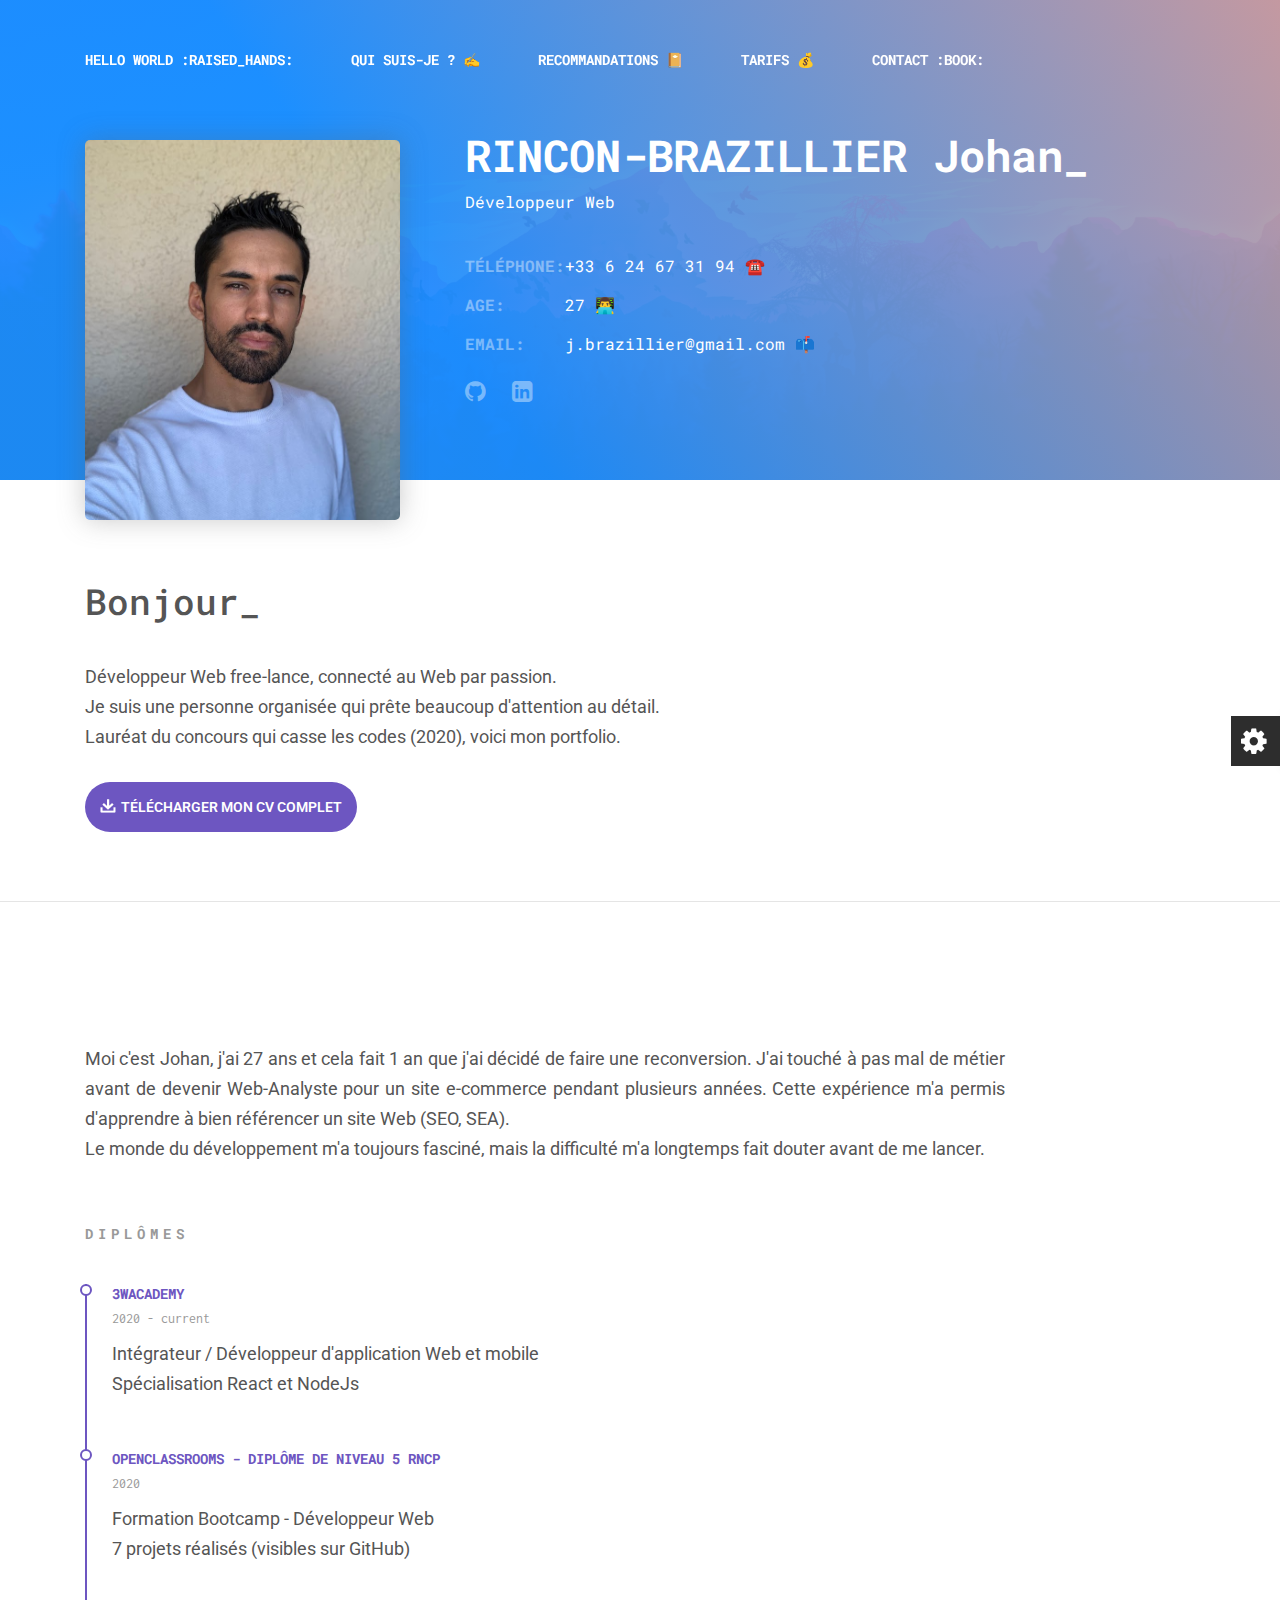
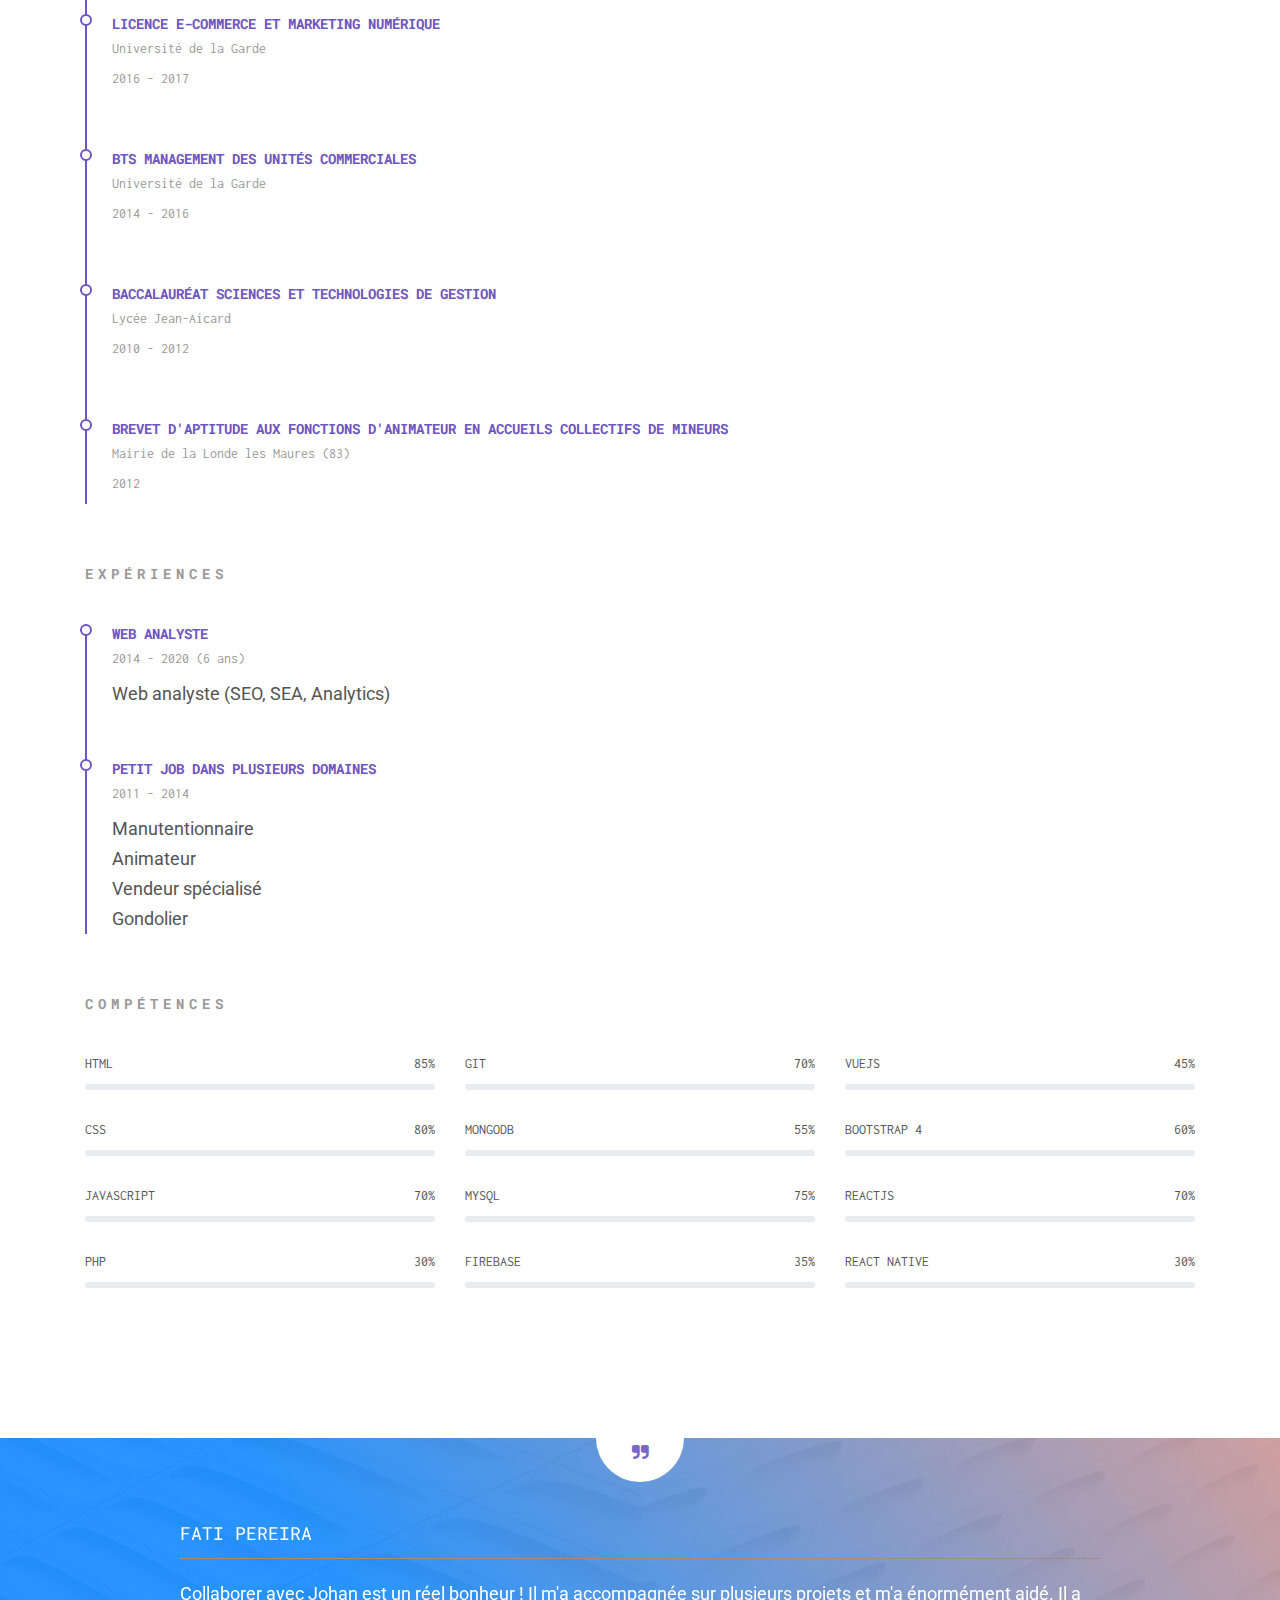
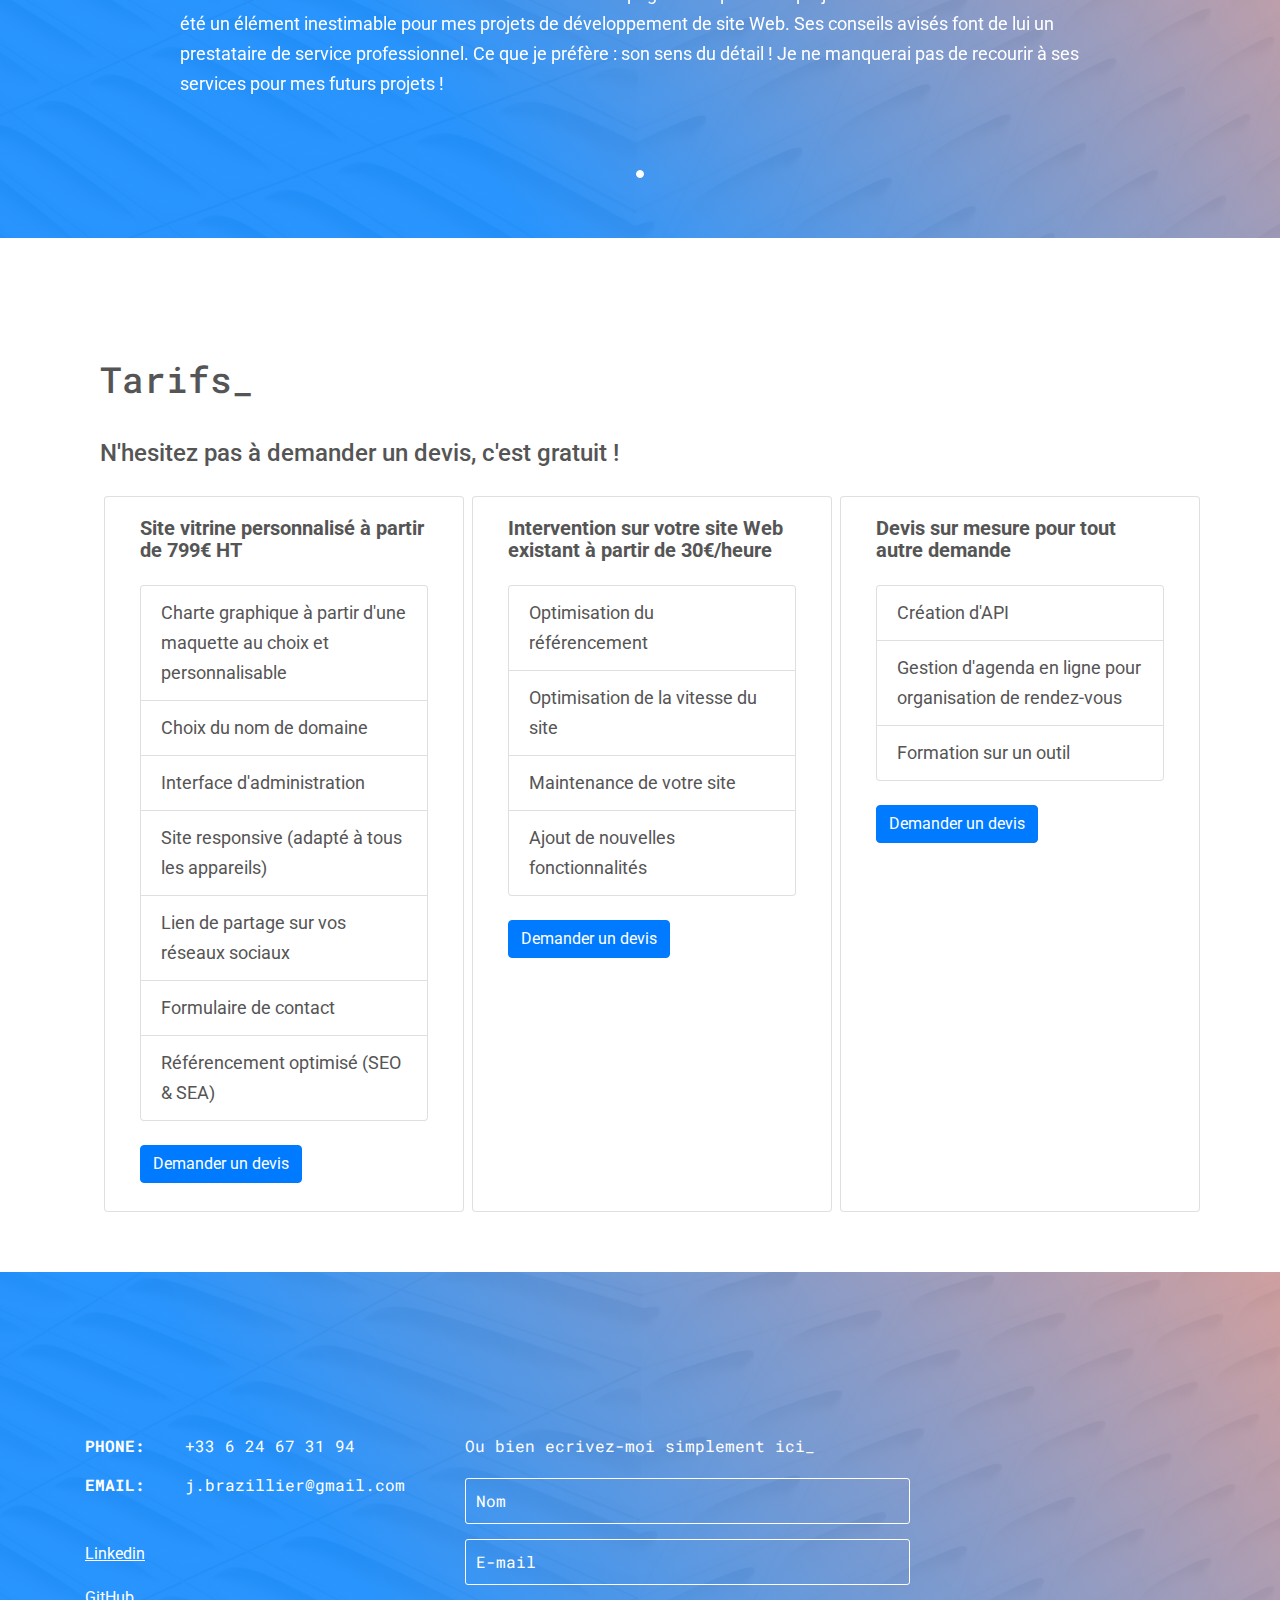
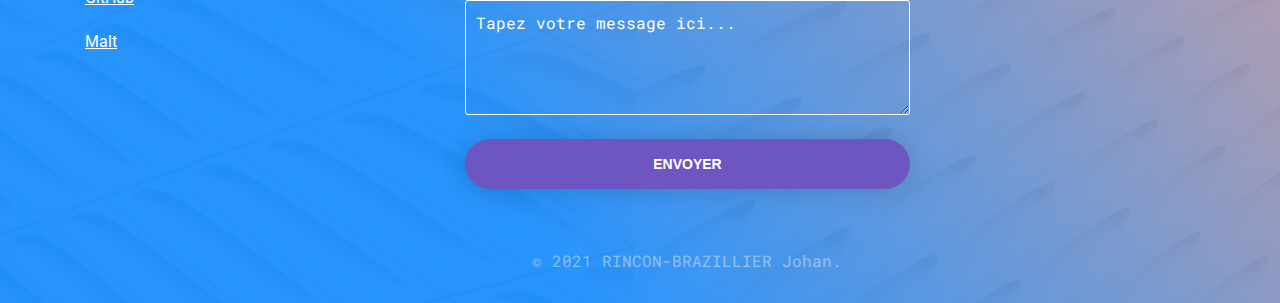
==== index.html @ 151b74e6 "emojis" ====
<!DOCTYPE html>
<html lang="fr">

<head>
  <meta charset="UTF-8">
  <meta name="viewport" content="width=device-width, initial-scale=1.0">
  <meta http-equiv="X-UA-Compatible" content="ie=edge">
  <meta name="description" content="">
  <meta name="author" content="">
  <title>RINCON-BRAZILLIER Johan | Développeur Web free-lance</title>
  <link rel="stylesheet" href="assets/css/color.css">
  <link href="https://fonts.googleapis.com/css?family=Roboto|Roboto+Mono|Inconsolata" rel="stylesheet">
  <link href="https://cdn.materialdesignicons.com/2.0.46/css/materialdesignicons.min.css" rel="stylesheet">
  <link rel="shortcut icon" type="image/x-icon" href="./assets/img/maverick.ico">
</head>

<body>

  <!--Switcher-->
  <div class="style-switcher">
    <span class="style-switcher__control"></span>
    <div class="style-switcher__list">
      <a class="style-switcher__link style-switcher__link--color"></a>
      <a class="style-switcher__link style-switcher__link--mono"></a>
    </div>
  </div>
  <!--Switcher-->

  <!--Main menu-->
  <div class="menu">
    <div class="container">
      <div class="row">
        <div class="menu__wrapper d-none d-lg-block col-md-12">
          <nav class="">
            <ul>
              <li><a href="#hello">Hello World :raised_hands:</a></li>
              <li><a href="#resume">Qui suis-je ? ✍️</a></li>
              <li><a href="#testimonials">Recommandations 📔</a></li>
              <li><a href="#price">Tarifs 💰</a></li>
              <li><a href="#contact">Contact :book:</a></li>
            </ul>
          </nav>
        </div>
        <div class="menu__wrapper col-md-12 d-lg-none">
          <button type="button" class="menu__mobile-button">
            <span><i class="fa fa-bars" aria-hidden="true"></i></span>
          </button>
        </div>
      </div>
    </div>
  </div>
  <!--Main menu-->

  <!-- Mobile menu -->
  <div class="mobile-menu d-lg-none">
    <div class="container">
      <div class="mobile-menu__close">
        <span><i class="mdi mdi-close" aria-hidden="true"></i></span>
      </div>
      <nav class="mobile-menu__wrapper">
        <ul>
          <li><a href="#hello">Hello World</a></li>
          <li><a href="#resume">Qui suis-je ?</a></li>
          <li><a href="#testimonials">Recommandations</a></li>
          <li><a href="#price">Tarifs</a></li>
          <li><a href="#contact">Contact</a></li>
        </ul>
      </nav>
    </div>
  </div>
  <!-- Mobile menu -->

  <!--Header-->
  <header class="main-header" style="background-image: url(assets/img/img_bg_header.jpg)">
    <div class="container">
      <div class="row personal-profile">
        <div class="col-md-4 personal-profile__avatar">
          <img class="" src="./assets/img/profile.jpg" alt="avatar">
        </div>
        <div class="col-md-8">
          <p class="personal-profile__name">RINCON-BRAZILLIER Johan_</p>
          <p class="personal-profile__work">Développeur Web</p>
          <div class="personal-profile__contacts">
            <dl class="contact-list contact-list__opacity-titles">
              <dt>Téléphone:</dt>
              <dd><a href="tel:0624673194">+33 6 24 67 31 94 ☎️</a></dd>
              <dt>Age:</dt>
              <dd>27 👨‍💻</dd>
              <dt>Email:</dt>
              <dd><a href="mailto:j.brazillier@gmail.com">j.brazillier@gmail.com 📫</a></dd>
            </dl>
          </div>
          <p class="personal-profile__social">
            <a href="https://github.com/brazillierjo?tab=repositories" target="_blank"><i class="fa fa-github"></i></a>
            <a href="https://www.linkedin.com/in/johan-brazillier-9b917a174/" target="_blank"><i
                class="fa fa-linkedin-square"></i></a>
          </p>
        </div>
      </div>
    </div>
  </header>
  <!--Header-->

  <!--Hello-->
  <section id="hello" class="container section">
    <div class="row">
      <div class="col-md-10" style="text-align: justify;">
        <h2 id="hello_header" class="section__title">Bonjour_</h2>
        <p class="section__description">
          Développeur Web free-lance, connecté au Web par passion.</br>
          Je suis une personne organisée qui prête beaucoup d'attention au détail.</br>
          Lauréat du concours qui casse les codes (2020), voici mon portfolio.
        </p>
        <a href="./assets/img/CV.pdf" download="CV" class="section_btn site-btn"><img src="assets/img/img_btn_icon.png"
            alt="">Télécharger mon CV
          complet</a>
      </div>
    </div>
  </section>
  <!--Hello-->

  <hr>

  <!--Resume-->
  <section id="resume" class="container section">
    <div class="row">
      <div class="col-md-10">
        <h2 id="resume_header" class="section__title">CV_</h2>
        <p class="section__description" style="text-align: justify;">
          Moi c'est Johan, j'ai 27 ans et cela fait 1 an que j'ai décidé de faire une reconversion. J'ai touché à pas
          mal de métier avant de devenir Web-Analyste pour un site e-commerce pendant plusieurs années. Cette expérience
          m'a permis d'apprendre à bien référencer un site Web (SEO, SEA).</br> Le monde du développement m'a toujours
          fasciné, mais la difficulté m'a longtemps fait douter avant de me lancer.
        </p>
      </div>
    </div>
    <div class="row">
      <div class="col-md-8 section__resume resume-list">
        <h3 class="resume-list_title">Diplômes</h3>
        <div class="resume-list__block">
          <p class="resume-list__block-title">3WAcademy</p>
          <p class="resume-list__block-date">2020 - current</p>
          <p>
            Intégrateur / Développeur d'application Web et mobile</br>
            Spécialisation React et NodeJs
          </p>
        </div>
        <div class="resume-list__block">
          <p class="resume-list__block-title">OpenClassrooms - Diplôme de niveau 5 RNCP</p>
          <p class="resume-list__block-date">2020</p>
          <p>
            Formation Bootcamp - Développeur Web</br>
            7 projets réalisés (visibles sur GitHub)
          </p>
        </div>
        <div class="resume-list__block">
          <p class="resume-list__block-title">Licence E-commerce Et Marketing Numérique</p>
          <p class="resume-list__block-date">Université de la Garde</p>
          <p class="resume-list__block-date">2016 - 2017</p>
        </div>
        <div class="resume-list__block">
          <p class="resume-list__block-title">BTS Management Des Unités Commerciales</p>
          <p class="resume-list__block-date">Université de la Garde</p>
          <p class="resume-list__block-date">2014 - 2016</p>
        </div>
        <div class="resume-list__block">
          <p class="resume-list__block-title">Baccalauréat Sciences Et Technologies De Gestion</p>
          <p class="resume-list__block-date">Lycée Jean-Aicard
          </p>
          <p class="resume-list__block-date">2010 - 2012</p>
        </div>
        <div class="resume-list__block">
          <p class="resume-list__block-title">Brevet d'aptitude aux fonctions d'animateur en accueils collectifs de
            mineurs</p>
          <p class="resume-list__block-date">Mairie de la Londe les Maures (83)
          </p>
          <p class="resume-list__block-date">2012</p>
        </div>
      </div>
    </div>


    <!-- Expériences -->
    <div class="row">
      <div class="col-md-8 section__resume resume-list">
        <h3 class="resume-list_title">Expériences</h3>
        <div class="resume-list__block">
          <p class="resume-list__block-title">Web Analyste</p>
          <p class="resume-list__block-date bold">2014 - 2020 (6 ans)</p>
          <p>
            Web analyste (SEO, SEA, Analytics)
          </p>
        </div>
        <div class="resume-list__block">
          <p class="resume-list__block-title">Petit job dans plusieurs domaines</p>
          <p class="resume-list__block-date">2011 - 2014</p>
          <ul>
            <li>Manutentionnaire</li>
            <li>Animateur</li>
            <li>Vendeur spécialisé</li>
            <li>Gondolier</li>
          </ul>
        </div>
      </div>
    </div>

    <!-- ----------------- -->



    <!-- Compétences -->

    <div class="row section__resume progress-list js-progress-list">
      <div class="col-md-12">
        <h3 class="progress-list__title">Compétences</h3>
      </div>

      <div class="col-md-4 mr-auto">
        <div class="progress-list__skill">
          <p>
            <span class="progress-list__skill-title">HTML</span>
            <span class="progress-list__skill-value">85%</span>
          </p>
          <div class="progress">
            <div class="progress-bar" role="progressbar" aria-valuenow="85" aria-valuemin="0" aria-valuemax="100">
            </div>
          </div>
        </div>
        <div class="progress-list__skill">
          <p>
            <span class="progress-list__skill-title">CSS</span>
            <span class="progress-list__skill-value">80%</span>
          </p>
          <div class="progress">
            <div class="progress-bar" role="progressbar" aria-valuenow="80" aria-valuemin="0" aria-valuemax="100">
            </div>
          </div>
        </div>
        <div class="progress-list__skill">
          <p>
            <span class="progress-list__skill-title">JavaScript</span>
            <span class="progress-list__skill-value">70%</span>
          </p>
          <div class="progress">
            <div class="progress-bar" role="progressbar" aria-valuenow="70" aria-valuemin="0" aria-valuemax="100">
            </div>
          </div>
        </div>
        <div class="progress-list__skill">
          <p>
            <span class="progress-list__skill-title">PHP</span>
            <span class="progress-list__skill-value">30%</span>
          </p>
          <div class="progress">
            <div class="progress-bar" role="progressbar" aria-valuenow="30" aria-valuemin="0" aria-valuemax="100">
            </div>
          </div>
        </div>
      </div>

      <div class="col-md-4 mr-auto">
        <div class="progress-list__skill">
          <p>
            <span class="progress-list__skill-title">Git</span>
            <span class="progress-list__skill-value">70%</span>
          </p>
          <div class="progress">
            <div class="progress-bar" role="progressbar" aria-valuenow="70" aria-valuemin="0" aria-valuemax="100">
            </div>
          </div>
        </div>
        <div class="progress-list__skill">
          <p>
            <span class="progress-list__skill-title">MongoDB</span>
            <span class="progress-list__skill-value">55%</span>
          </p>
          <div class="progress">
            <div class="progress-bar" role="progressbar" aria-valuenow="55" aria-valuemin="0" aria-valuemax="100">
            </div>
          </div>
        </div>
        <div class="progress-list__skill">
          <p>
            <span class="progress-list__skill-title">MySQL</span>
            <span class="progress-list__skill-value">75%</span>
          </p>
          <div class="progress">
            <div class="progress-bar" role="progressbar" aria-valuenow="75" aria-valuemin="0" aria-valuemax="100">
            </div>
          </div>
        </div>
        <div class="progress-list__skill">
          <p>
            <span class="progress-list__skill-title">Firebase</span>
            <span class="progress-list__skill-value">35%</span>
          </p>
          <div class="progress">
            <div class="progress-bar" role="progressbar" aria-valuenow="35" aria-valuemin="0" aria-valuemax="100">
            </div>
          </div>
        </div>
      </div>

      <div class="col-md-4 mr-auto">
        <div class="progress-list__skill">
          <p>
            <span class="progress-list__skill-title">VueJs</span>
            <span class="progress-list__skill-value">45%</span>
          </p>
          <div class="progress">
            <div class="progress-bar" role="progressbar" aria-valuenow="45" aria-valuemin="0" aria-valuemax="100">
            </div>
          </div>
        </div>
        <div class="progress-list__skill">
          <p>
            <span class="progress-list__skill-title">Bootstrap 4</span>
            <span class="progress-list__skill-value">60%</span>
          </p>
          <div class="progress">
            <div class="progress-bar" role="progressbar" aria-valuenow="60" aria-valuemin="0" aria-valuemax="100">
            </div>
          </div>
        </div>
        <div class="progress-list__skill">
          <p>
            <span class="progress-list__skill-title">ReactJs</span>
            <span class="progress-list__skill-value">70%</span>
          </p>
          <div class="progress">
            <div class="progress-bar" role="progressbar" aria-valuenow="70" aria-valuemin="0" aria-valuemax="100">
            </div>
          </div>
        </div>
        <div class="progress-list__skill">
          <p>
            <span class="progress-list__skill-title">React Native</span>
            <span class="progress-list__skill-value">30%</span>
          </p>
          <div class="progress">
            <div class="progress-bar" role="progressbar" aria-valuenow="30" aria-valuemin="0" aria-valuemax="100">
            </div>
          </div>
        </div>
      </div>
    </div>
  </section>
  <!-- ------------ -->


  <!--Testimonials-->
  <div id="testimonials" class="section">
    <div class="background slider-carousel" style="background-image: url(assets/img/img_bg_main.jpg);">
      <div class="container">
        <div id="carouselTestimonials" class="carousel slide" data-ride="carousel">
          <ol class="carousel-indicators">
            <li data-target="#carouselTestimonials" data-slide-to="0" class="active"></li>
            <!-- <li data-target="#carouselTestimonials" data-slide-to="1"></li>
            <li data-target="#carouselTestimonials" data-slide-to="2"></li>
            <li data-target="#carouselTestimonials" data-slide-to="3"></li> -->
          </ol>
          <div class="carousel-inner" role="listbox">
            <div class="carousel-item active">
              <div class="row">
                <div class="col-md-10 col-sm-10 col-10 mr-auto ml-auto">
                  <p class="slider-carousel__title">Fati PEREIRA</p>
                  <hr>
                  <p class="slider-carousel__description">Collaborer avec Johan est un réel bonheur ! Il m'a accompagnée
                    sur plusieurs projets et m'a énormément aidé. Il a été un élément inestimable pour mes projets de
                    développement de site Web. Ses conseils avisés font de lui un prestataire de service professionnel.
                    Ce que je préfère : son sens du détail !
                    Je ne manquerai pas de recourir à ses services pour mes futurs projets !
                  </p>
                </div>
              </div>
            </div>
          </div>
          <!-- <a class="carousel-control-prev" href="#testimonials" role="button" data-slide="prev">
            <span class="carousel-control-prev-icon" aria-hidden="true"></span>
            <span class="sr-only">Previous</span>
          </a>
          <a class="carousel-control-next" href="#testimonials" role="button" data-slide="next">
            <span class="carousel-control-next-icon" aria-hidden="true"></span>
            <span class="sr-only">Next</span>
          </a> -->
          <div class="slider-carousel__circle">
            <p><i class="fa fa-quote-right" aria-hidden="true"></i></p>
          </div>
        </div>
      </div>
    </div>
  </div>
  <!--------->

  <!--Price-->
  <section id="price" class="container section">
    <div class="col-md-12 container">

      <h2 id="hello_header" class="section__title">Tarifs_</h2>
      <h4 id="hello_header" class="section__description">N'hesitez pas à demander un devis, c'est gratuit !</h4>


      <div class="d-flex flex-sm-row flex-column">

        <div class="card col-xs-12 col-sm-6 col-md-4 mx-1">
          <div class="card-body">
            <h5 class="card-title font-weight-bold mb-4">Site vitrine personnalisé à partir de 799€ HT</h5>
            <ul>
              <li class="list-group-item">Charte graphique à partir d'une maquette au choix et personnalisable</li>
              <li class="list-group-item">Choix du nom de domaine</li>
              <li class="list-group-item">Interface d'administration</li>
              <li class="list-group-item">Site responsive (adapté à tous les appareils)</li>
              <li class="list-group-item">Lien de partage sur vos réseaux sociaux</li>
              <li class="list-group-item">Formulaire de contact</li>
              <li class="list-group-item">Référencement optimisé (SEO & SEA)</li>
            </ul>
            <a href="#contact" class="btn btn-primary mt-4 mb-2">Demander un devis</a>
          </div>
        </div>

        <div class="card col-xs-12 col-sm-6 col-md-4 mx-1">
          <div class="card-body">
            <h5 class="card-title font-weight-bold mb-4">Intervention sur votre site Web existant à partir de 30€/heure
            </h5>
            <ul>
              <li class="list-group-item">Optimisation du référencement</li>
              <li class="list-group-item">Optimisation de la vitesse du site</li>
              <li class="list-group-item">Maintenance de votre site</li>
              <li class="list-group-item">Ajout de nouvelles fonctionnalités</li>
            </ul>
            <a href="#contact" class="btn btn-primary mt-4 mb-2">Demander un devis</a>
          </div>
        </div>

        <div class="card col-xs-12 col-sm-6 col-md-4 mx-1">
          <div class="card-body">
            <h5 class="card-title font-weight-bold mb-4">Devis sur mesure pour tout autre demande</h5>
            <ul>
              <li class="list-group-item">Création d'API</li>
              <li class="list-group-item">Gestion d'agenda en ligne pour organisation de rendez-vous</li>
              <li class="list-group-item">Formation sur un outil</li>
            </ul>
            <a href="#contact" class="btn btn-primary mt-4 mb-2">Demander un devis</a>
          </div>
        </div>

      </div>

    </div>
  </section>
  <!------------->


  <!--Contact-->
  <div class="background" style="background-image: url(assets/img/img_bg_main.jpg)">
    <div id="contact" class="container section">
      <div class="row">
        <div class="col-md-12">
          <p id="contacts_header" class="section__title">Get in touch_</p>
        </div>
      </div>
      <div class="row contacts">
        <div class="col-md-5 col-lg-4">
          <div class="contacts__list">
            <dl class="contact-list">
              <dt>Phone:</dt>
              <dd><a href="tel:0624673194">+33 6 24 67 31 94</a></dd>
              <dt>Email:</dt>
              <dd><a href="mailto:j.brazillier@gmail.com">j.brazillier@gmail.com</a></dd>
            </dl>
          </div>
          <div class="contacts__social">
            <ul>
              <li><a href="https://www.linkedin.com/in/johan-brazillier-9b917a174/">Linkedin</a></li>
              <li><a href="https://github.com/brazillierjo?tab=repositories">GitHub</a></li>
              <li><a href="https://www.malt.fr/profile/johanrinconbrazillier">Malt</a></li>
            </ul>
          </div>
        </div>
        <div class="col-md-7 col-lg-5">
          <div class="contacts__form">
            <p class="contacts__form-title">Ou bien ecrivez-moi simplement ici_</p>

            <form name="contact" class="js-form" action="POST" data-netlify="true">

              <div class="form-group">
                <input id="name" name="name" class="form-field js-field-name" type="text" placeholder="Nom" required>
                <span class="form-validation"></span>
                <span class="form-invalid-icon"><i class="mdi mdi-close" aria-hidden="true"></i></span>
              </div>

              <div class="form-group">
                <input id="email" name="email" class="form-field js-field-email" type="email" placeholder="E-mail"
                  required>
                <span class="form-validation"></span>
                <span class="form-invalid-icon"><i class="mdi mdi-close" aria-hidden="true"></i></span>
              </div>

              <div class="form-group">
                <textarea id="message" name="message" class="form-field js-field-message"
                  placeholder="Tapez votre message ici..." required></textarea>
                <span class="form-validation"></span>
                <span class="form-invalid-icon"><i class="mdi mdi-close" aria-hidden="true"></i></span>
              </div>

              <button class="site-btn site-btn--form" type="submit" value="Envoyer">Envoyer</button>

            </form>
          </div>
          <div class="footer">
            <p>© 2021 RINCON-BRAZILLIER Johan.</p>
          </div>
        </div>
      </div>
    </div>
  </div>
  <!--Contact-->

  <script src="assets/js/jquery-2.2.4.min.js"></script>
  <script src="assets/js/popper.min.js"></script>
  <script src="assets/js/bootstrap.min.js"></script>
  <script src="assets/js/menu.js"></script>
  <script src="assets/js/jquery.waypoints.js"></script>
  <script src="assets/js/progress-list.js"></script>
  <script src="assets/js/section.js"></script>
  <script src="assets/js/portfolio-filter.js"></script>
  <script src="assets/js/slider-carousel.js"></script>
  <script src="assets/js/mobile-menu.js"></script>
  <script src="assets/js/mbclicker.min.js"></script>
  <script src="assets/js/site-btn.js"></script>
  <script src="assets/js/style-switcher.js"></script>
</body>

</html>
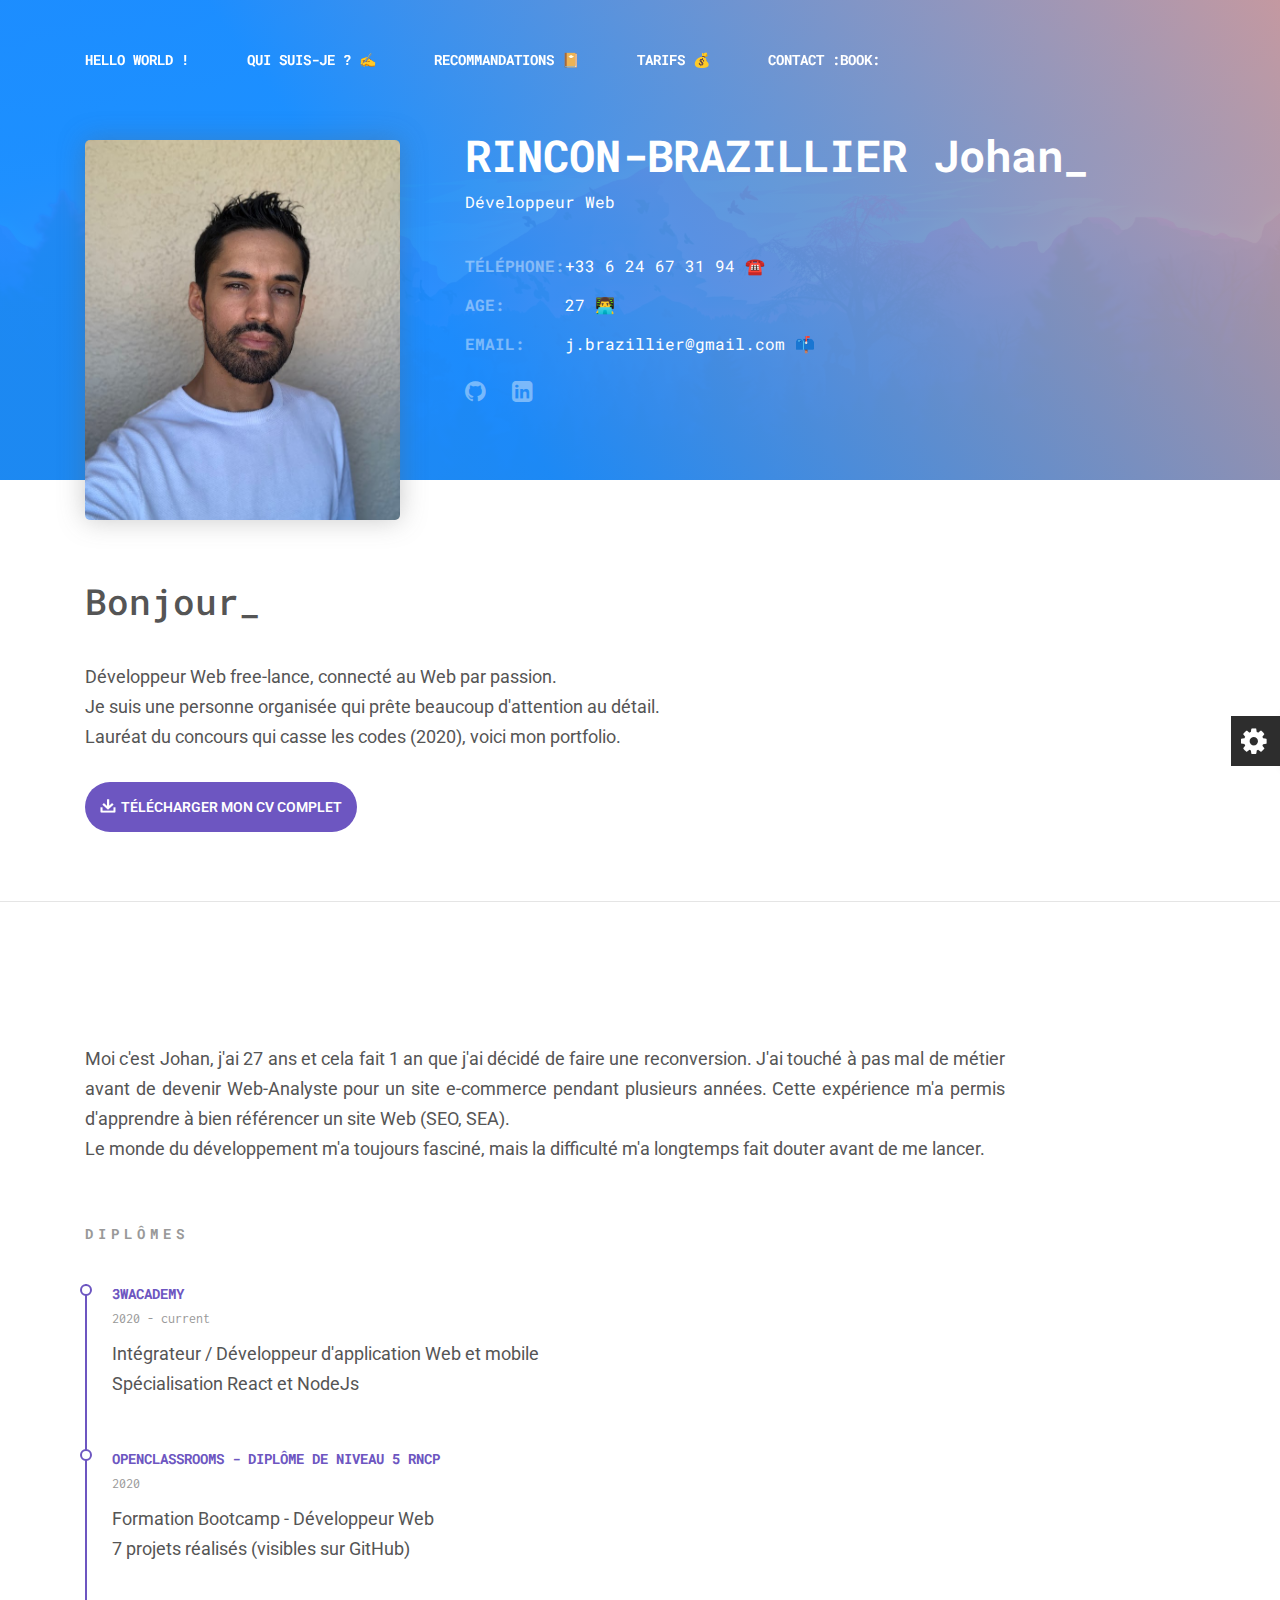
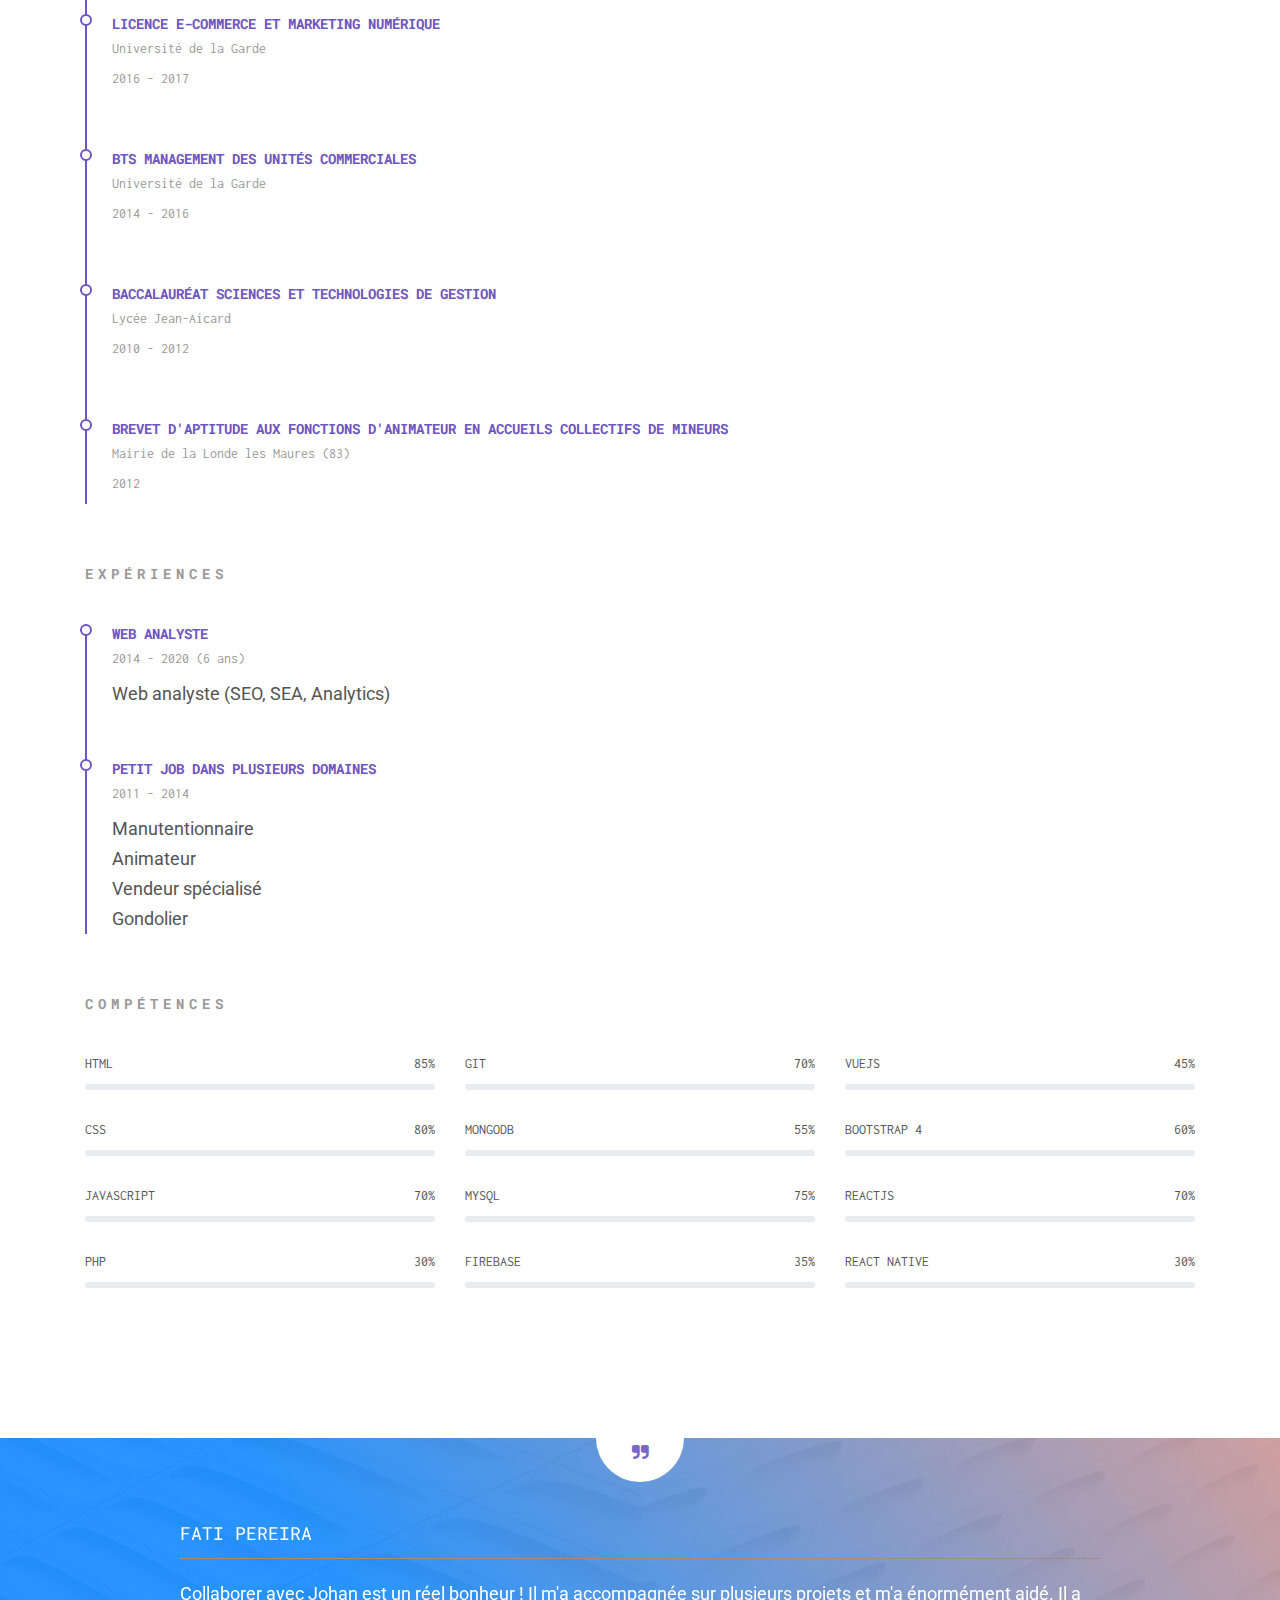
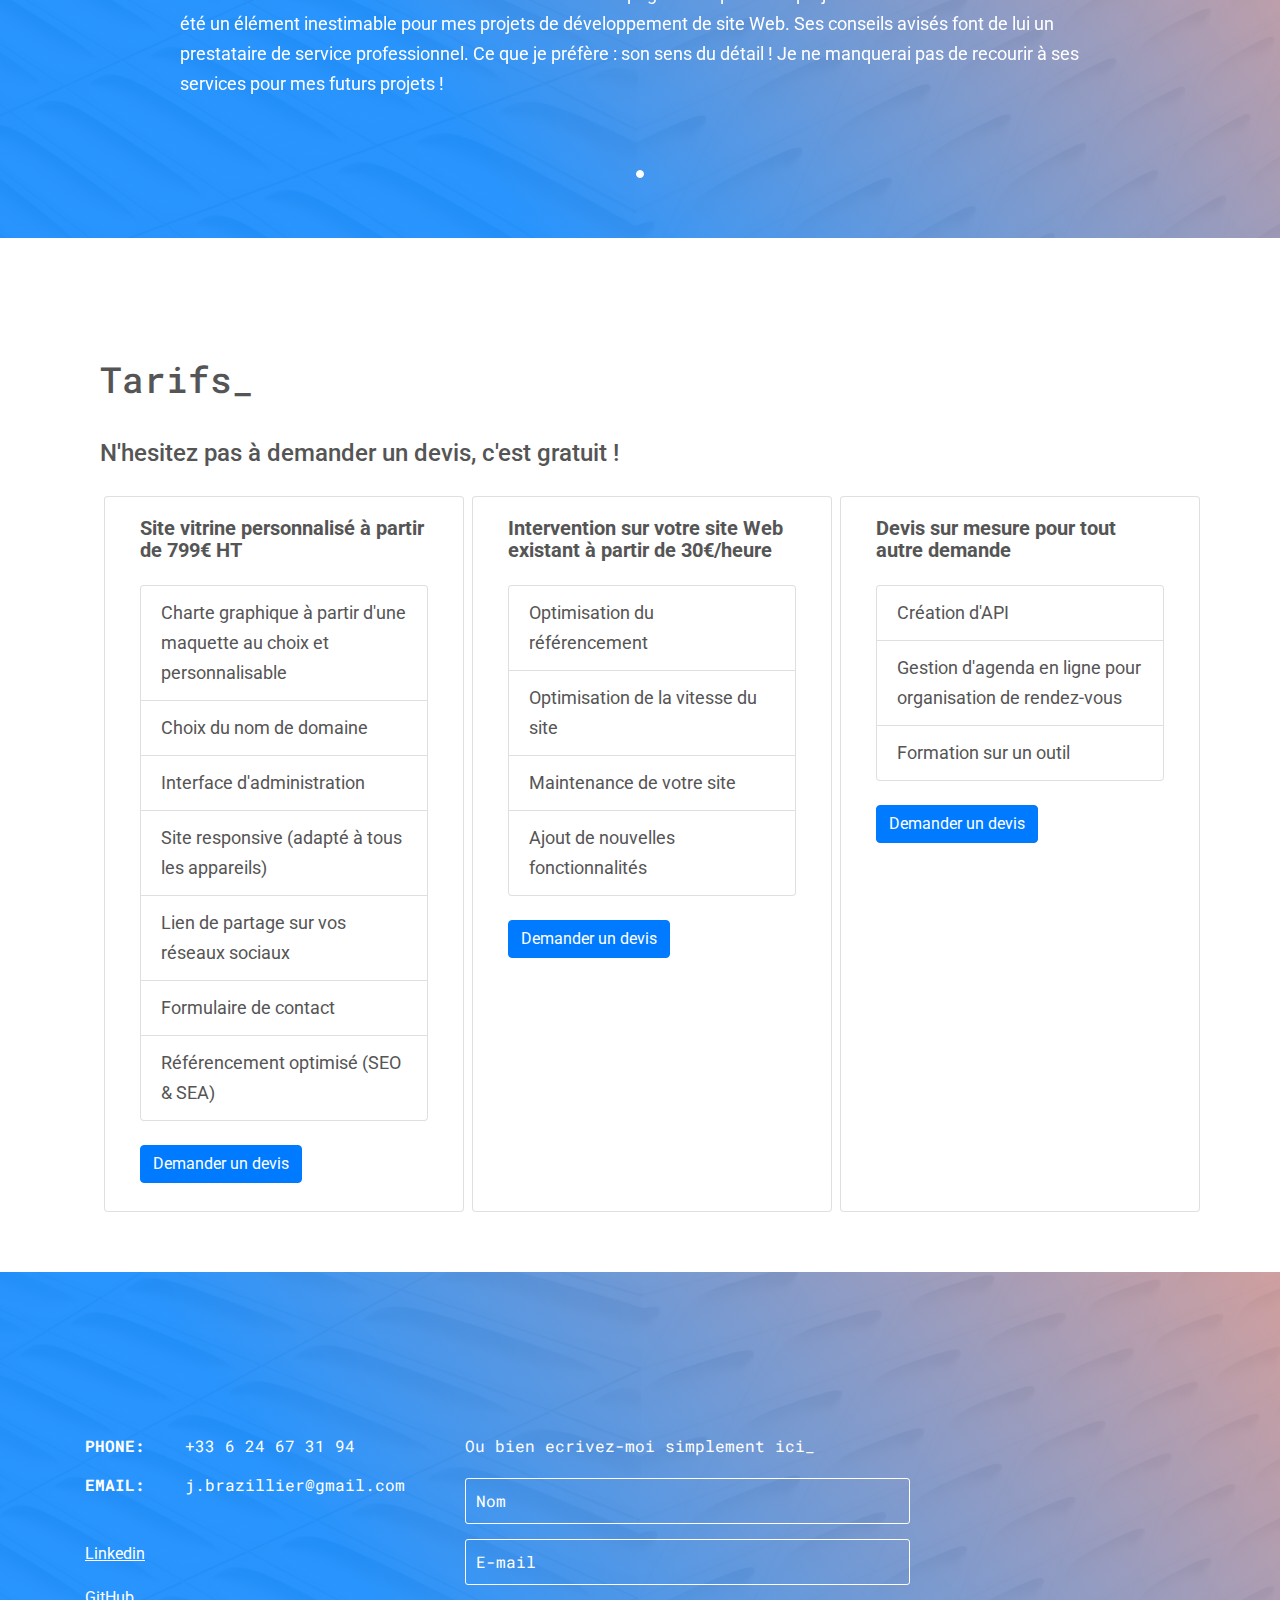
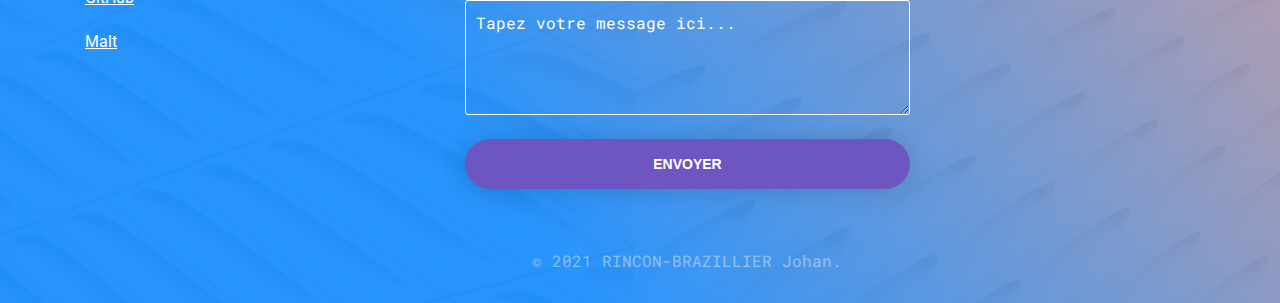
==== commit 4a43166e: "emojis" ====
--- a/index.html
+++ b/index.html
@@ -33,7 +33,7 @@
         <div class="menu__wrapper d-none d-lg-block col-md-12">
           <nav class="">
             <ul>
-              <li><a href="#hello">Hello World :raised_hands:</a></li>
+              <li><a href="#hello">Hello World !</a></li>
               <li><a href="#resume">Qui suis-je ? ✍️</a></li>
               <li><a href="#testimonials">Recommandations 📔</a></li>
               <li><a href="#price">Tarifs 💰</a></li>
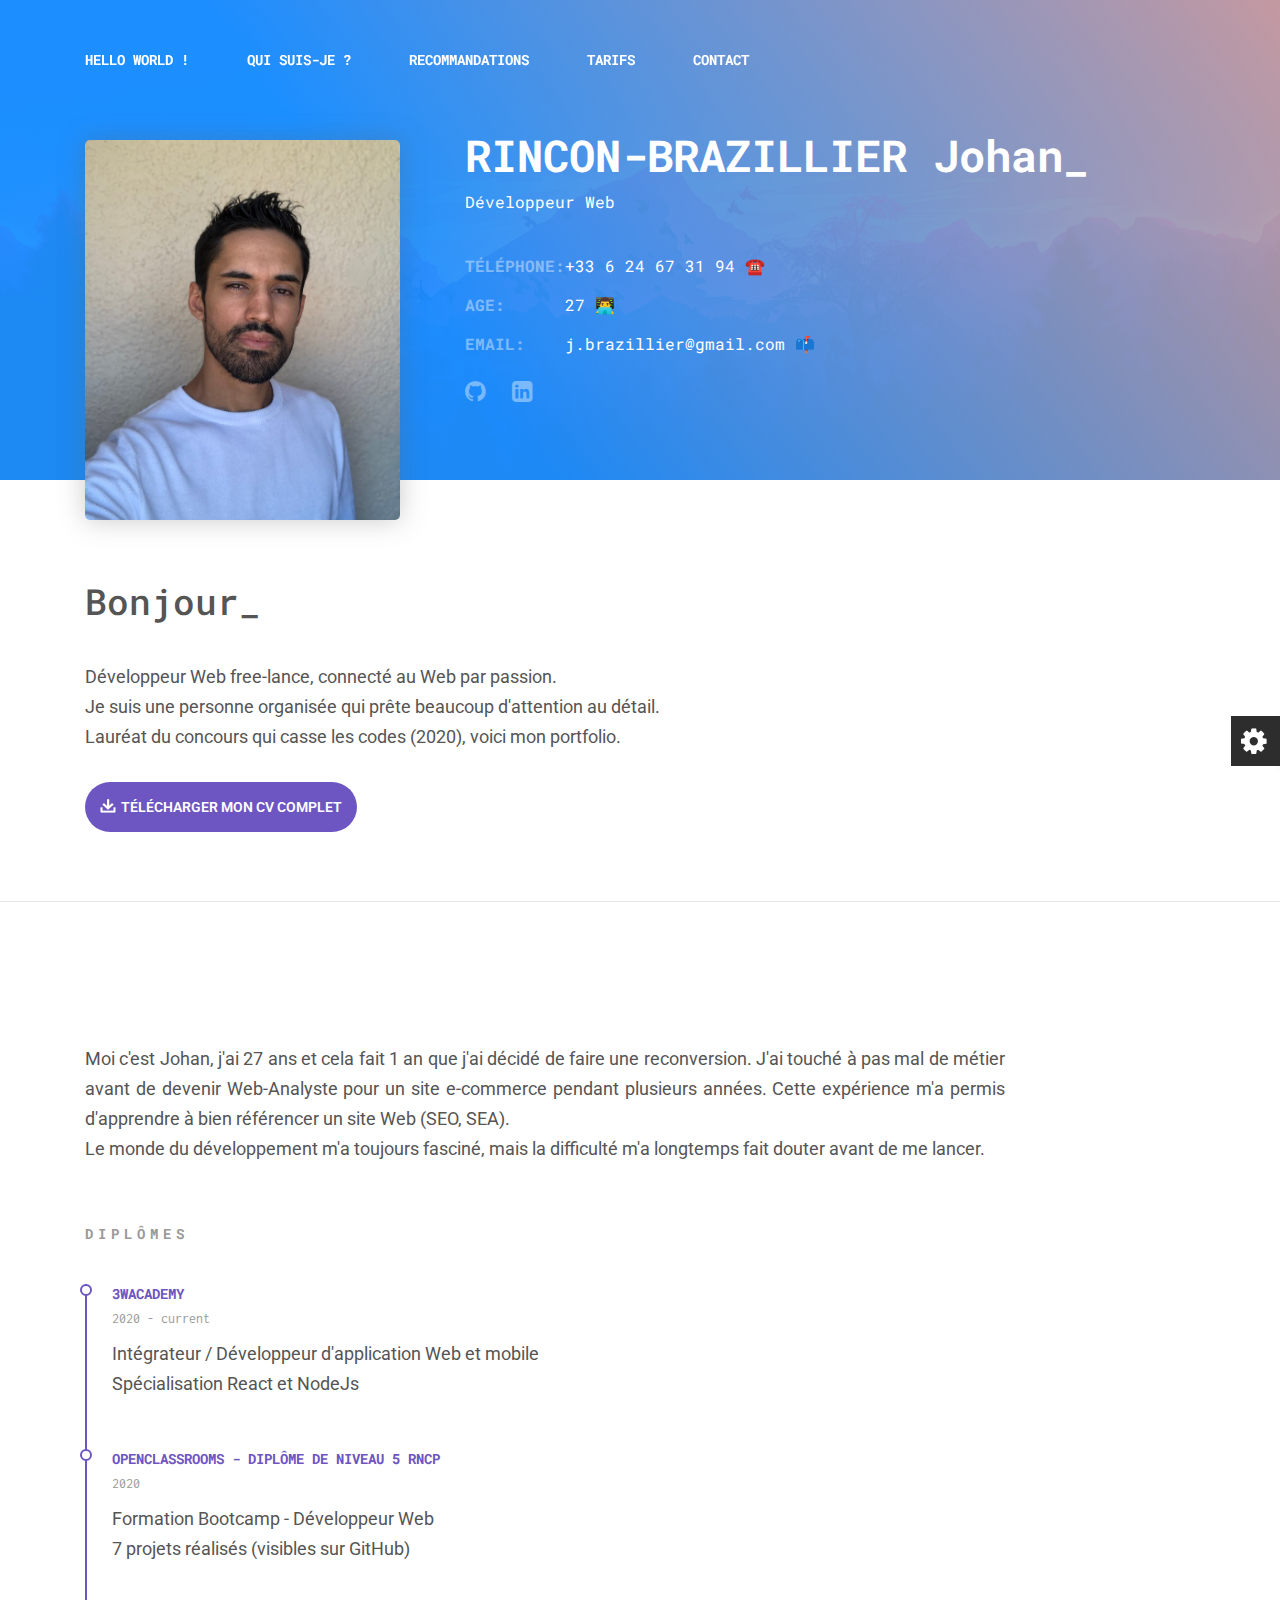
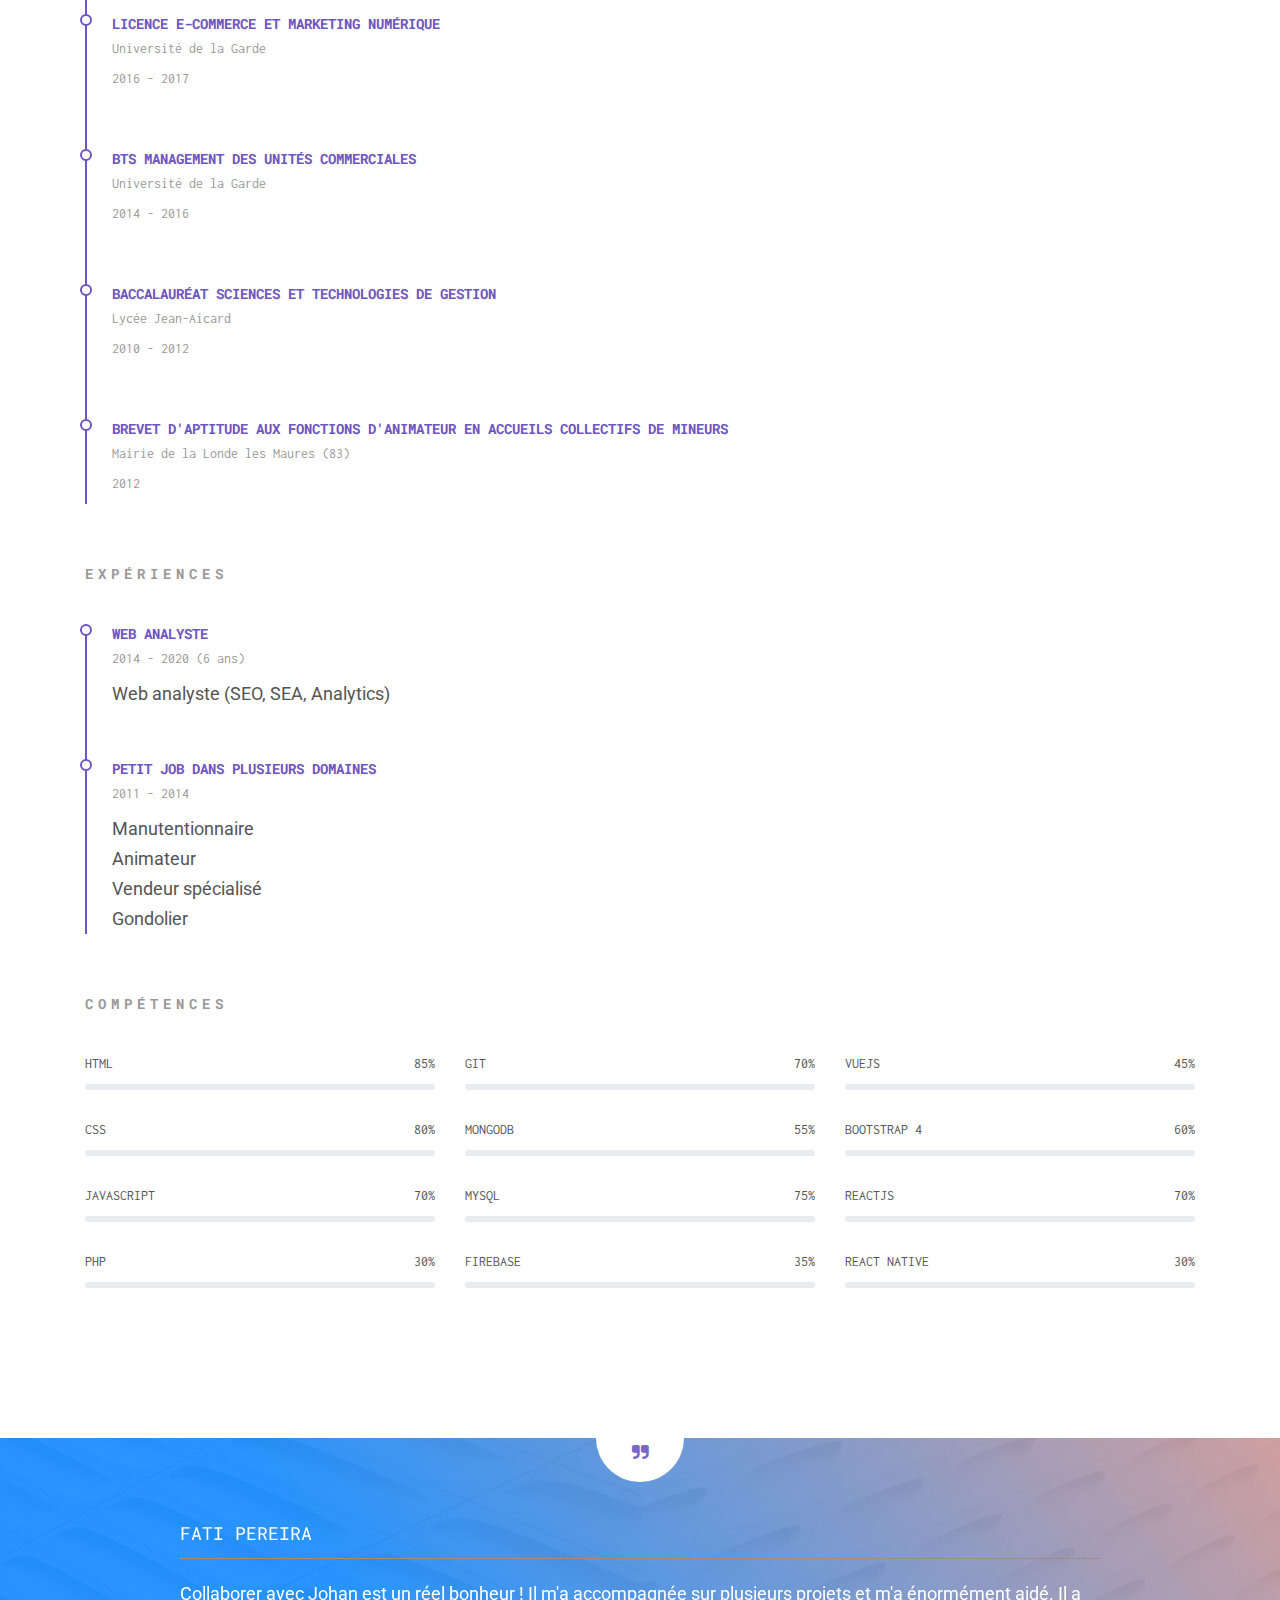
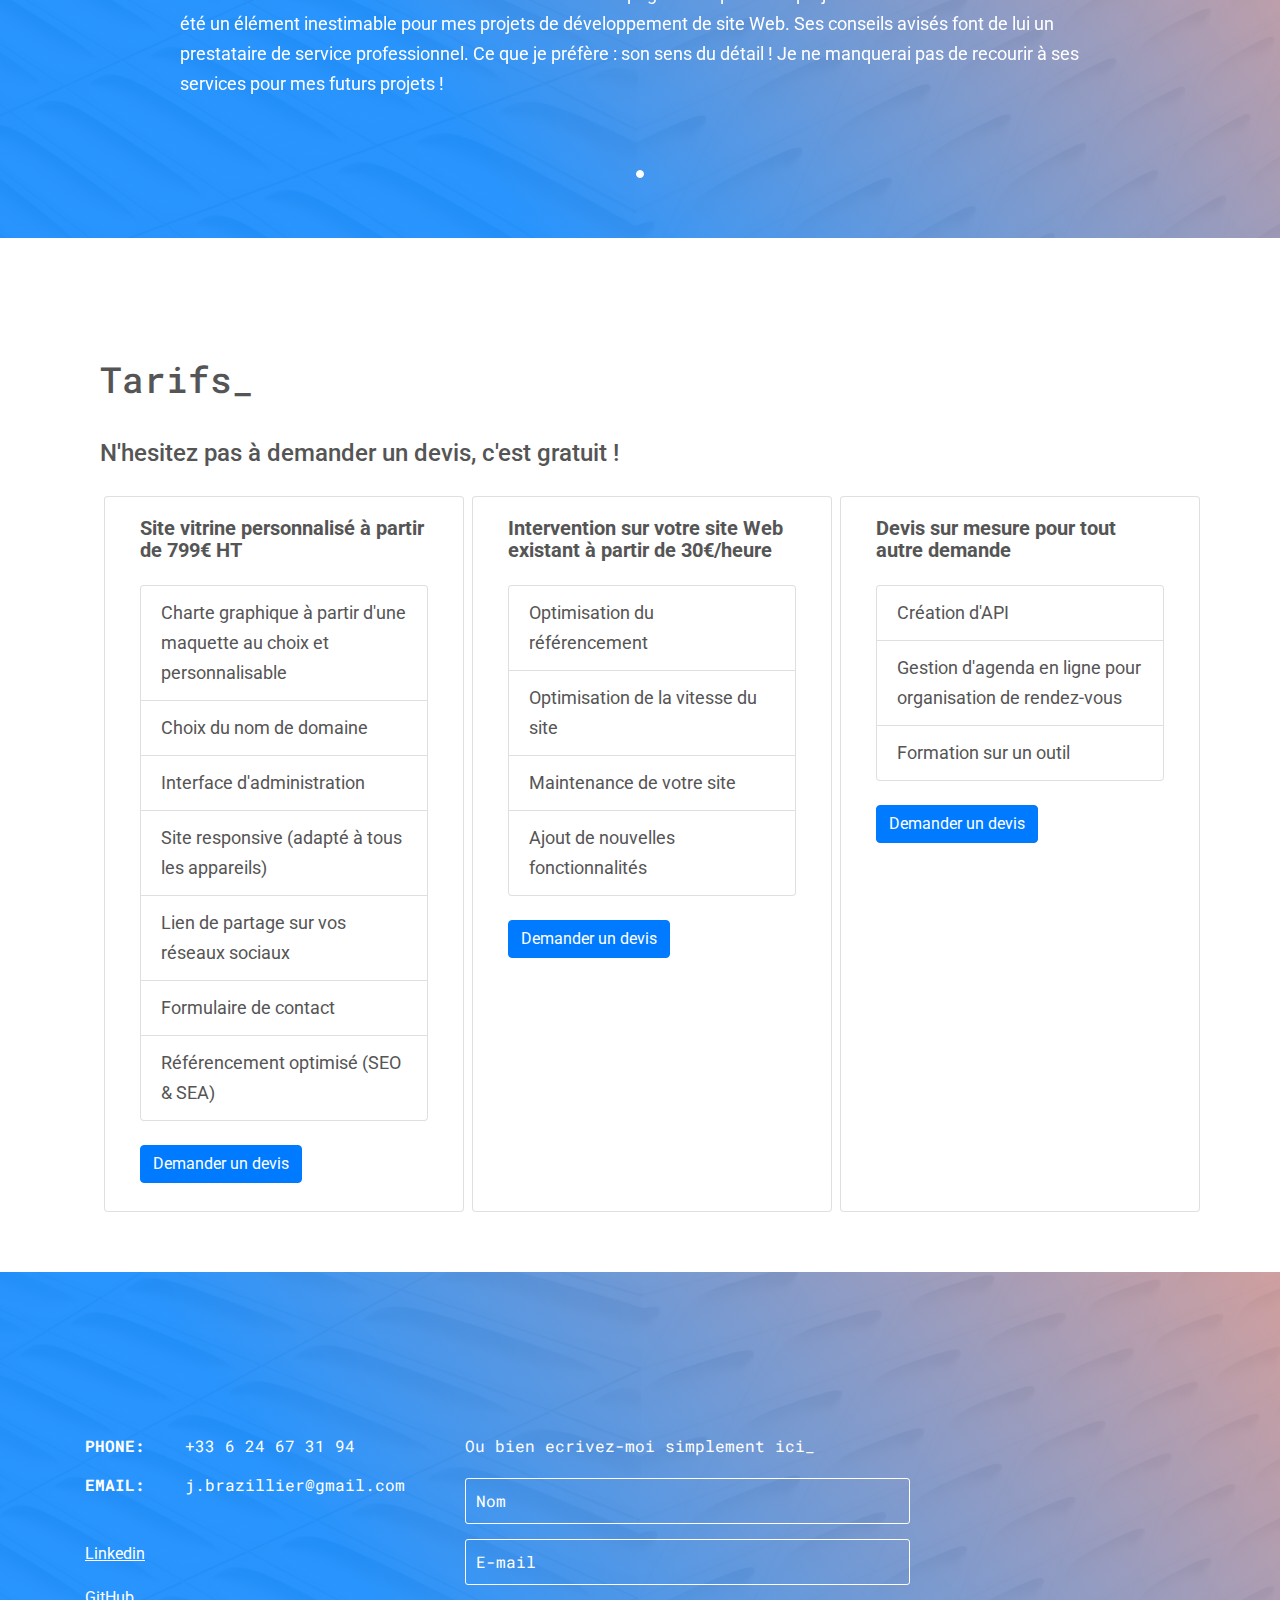
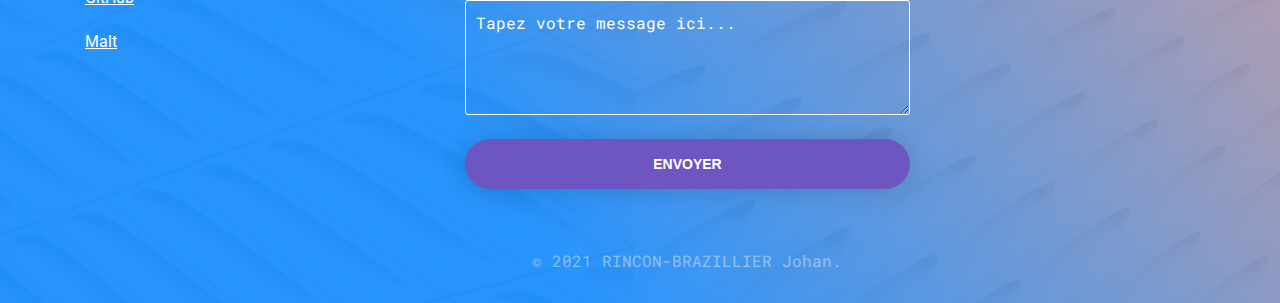
==== commit ad555b71: "emojis" ====
--- a/index.html
+++ b/index.html
@@ -34,10 +34,10 @@
           <nav class="">
             <ul>
               <li><a href="#hello">Hello World !</a></li>
-              <li><a href="#resume">Qui suis-je ? ✍️</a></li>
-              <li><a href="#testimonials">Recommandations 📔</a></li>
-              <li><a href="#price">Tarifs 💰</a></li>
-              <li><a href="#contact">Contact :book:</a></li>
+              <li><a href="#resume">Qui suis-je ?</a></li>
+              <li><a href="#testimonials">Recommandations</a></li>
+              <li><a href="#price">Tarifs</a></li>
+              <li><a href="#contact">Contact</a></li>
             </ul>
           </nav>
         </div>
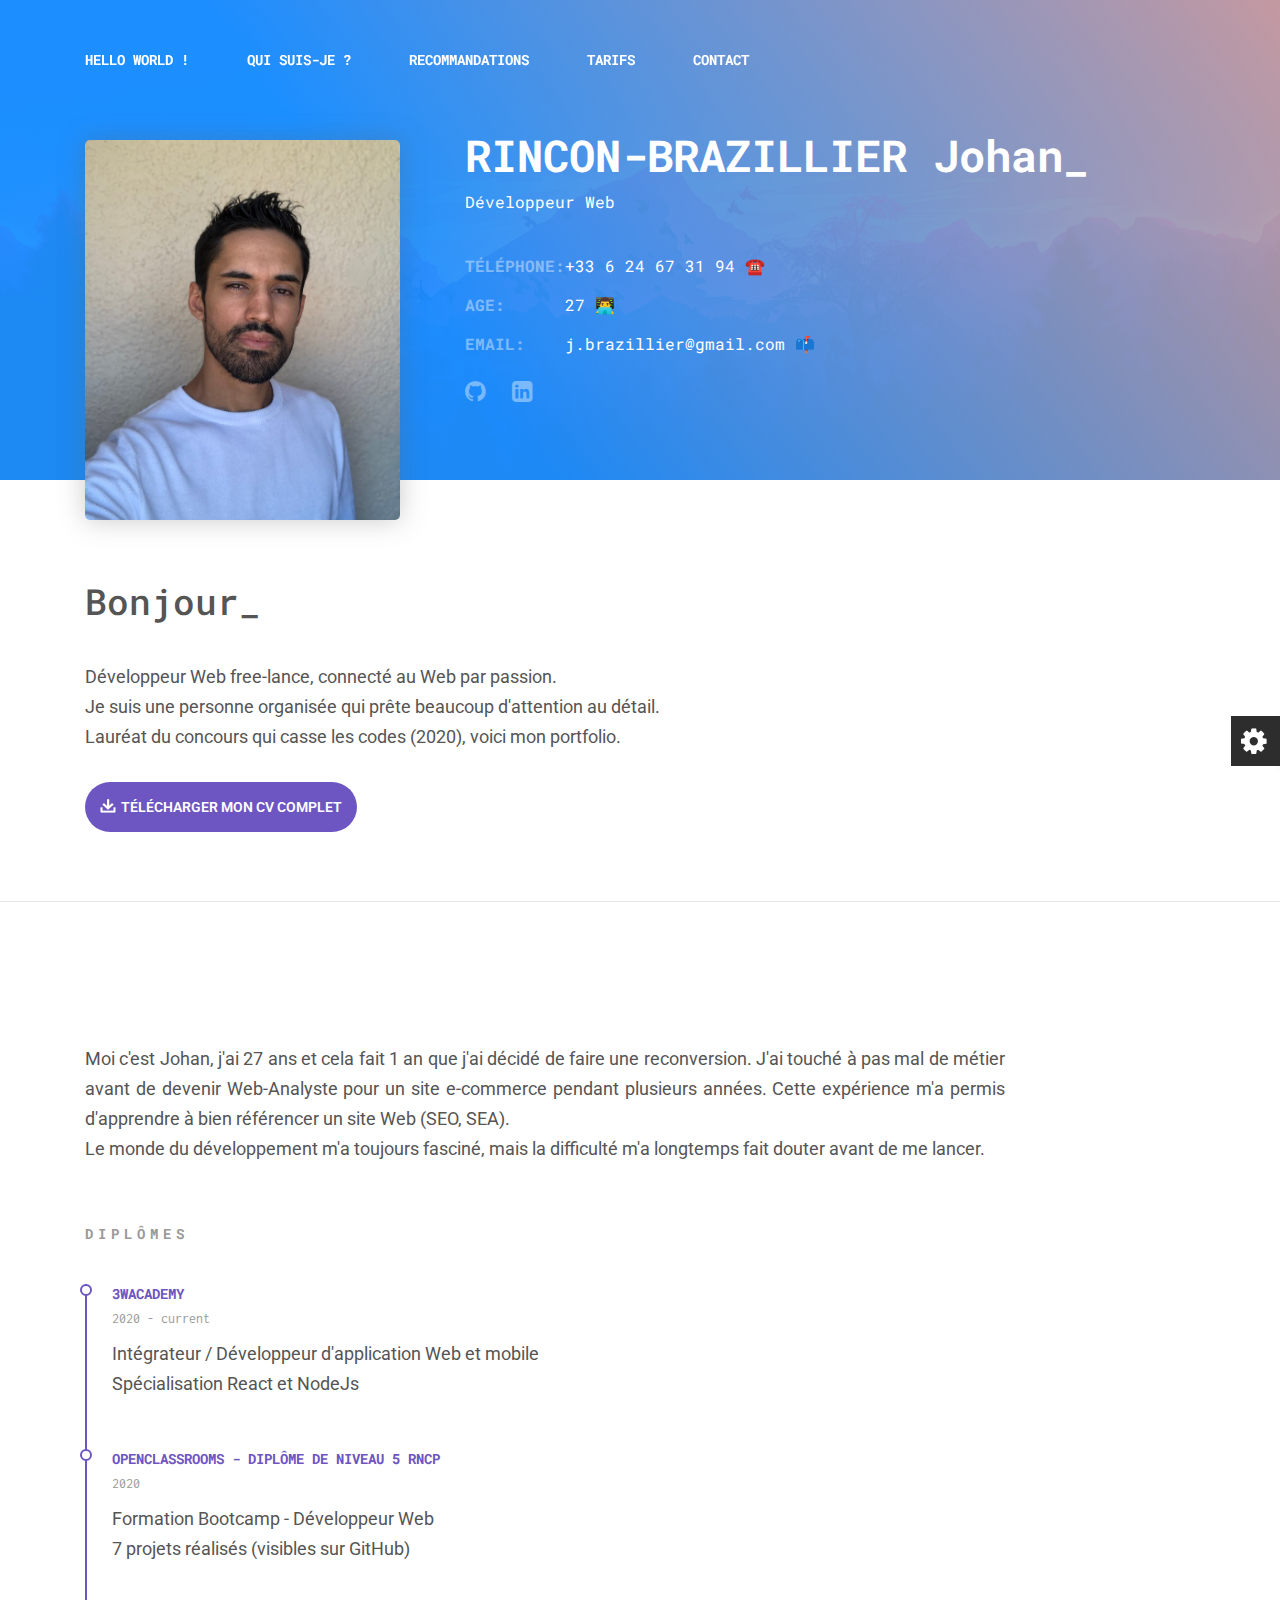
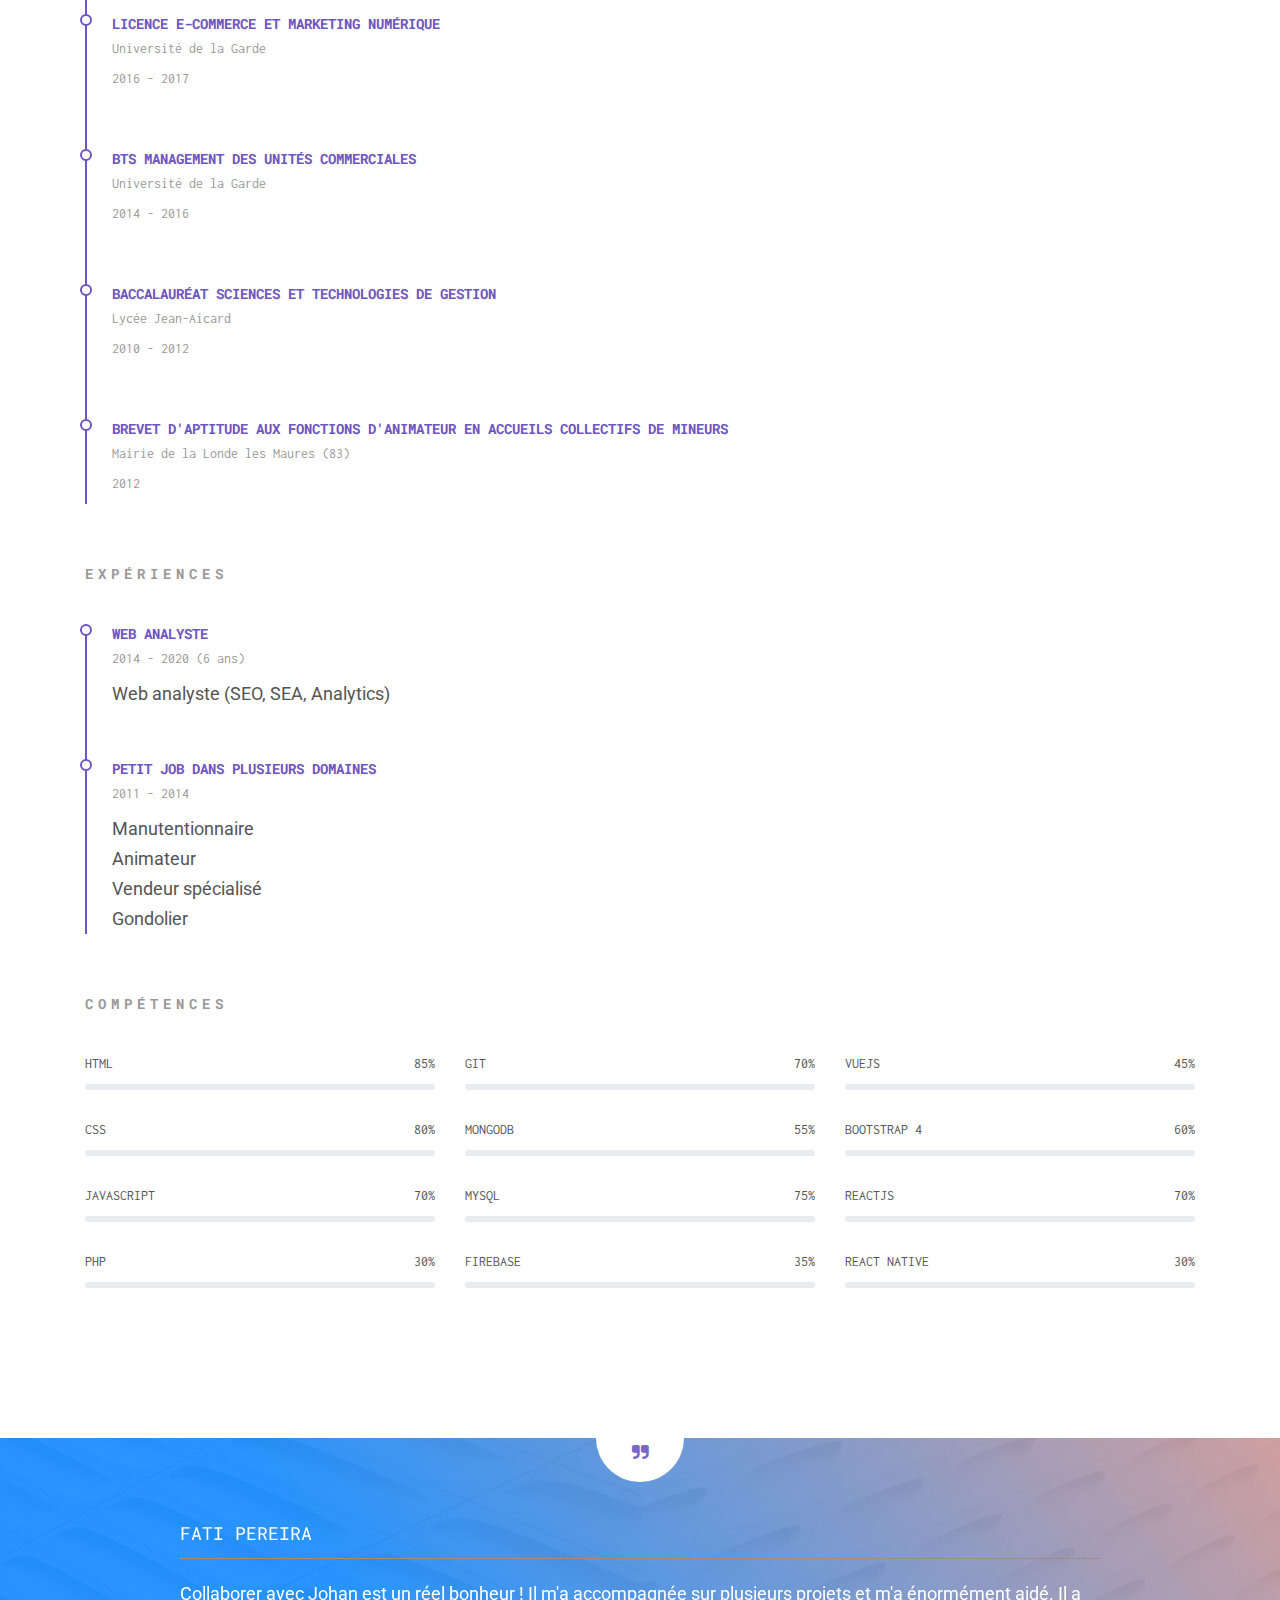
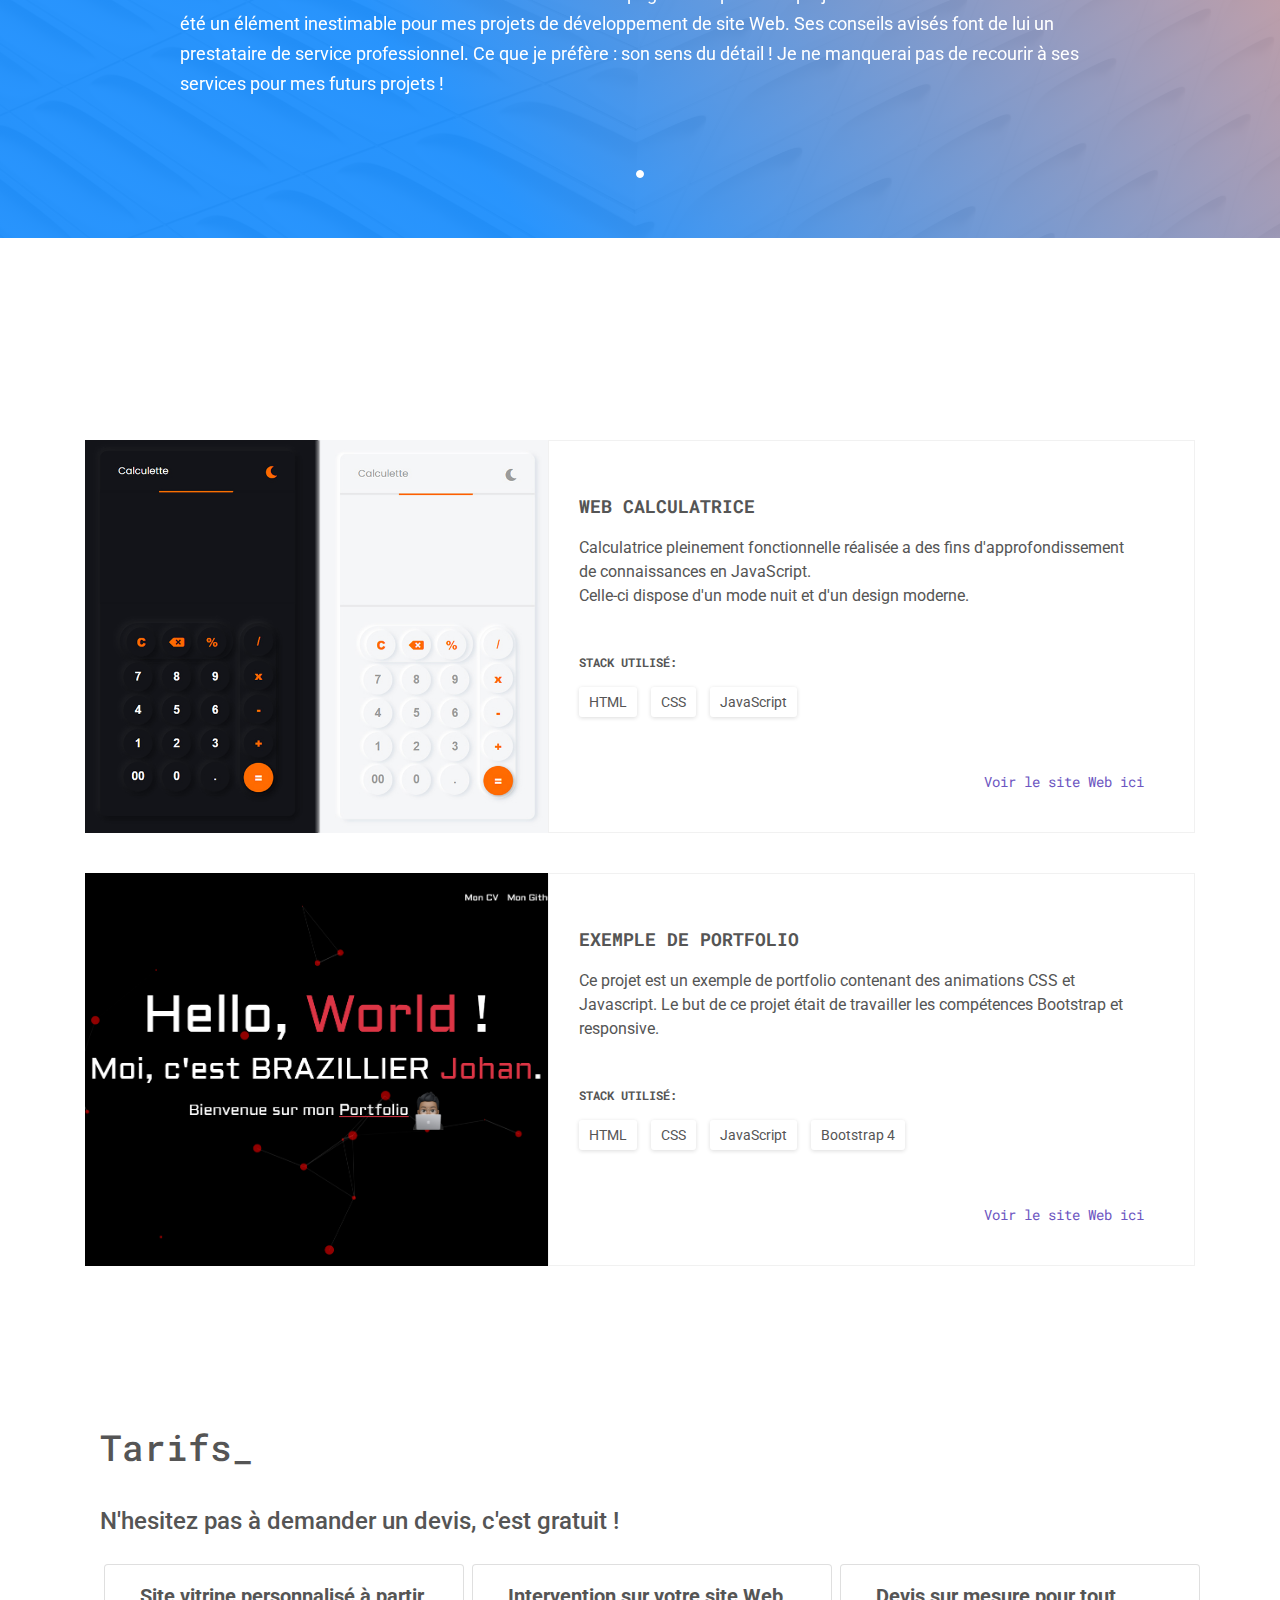
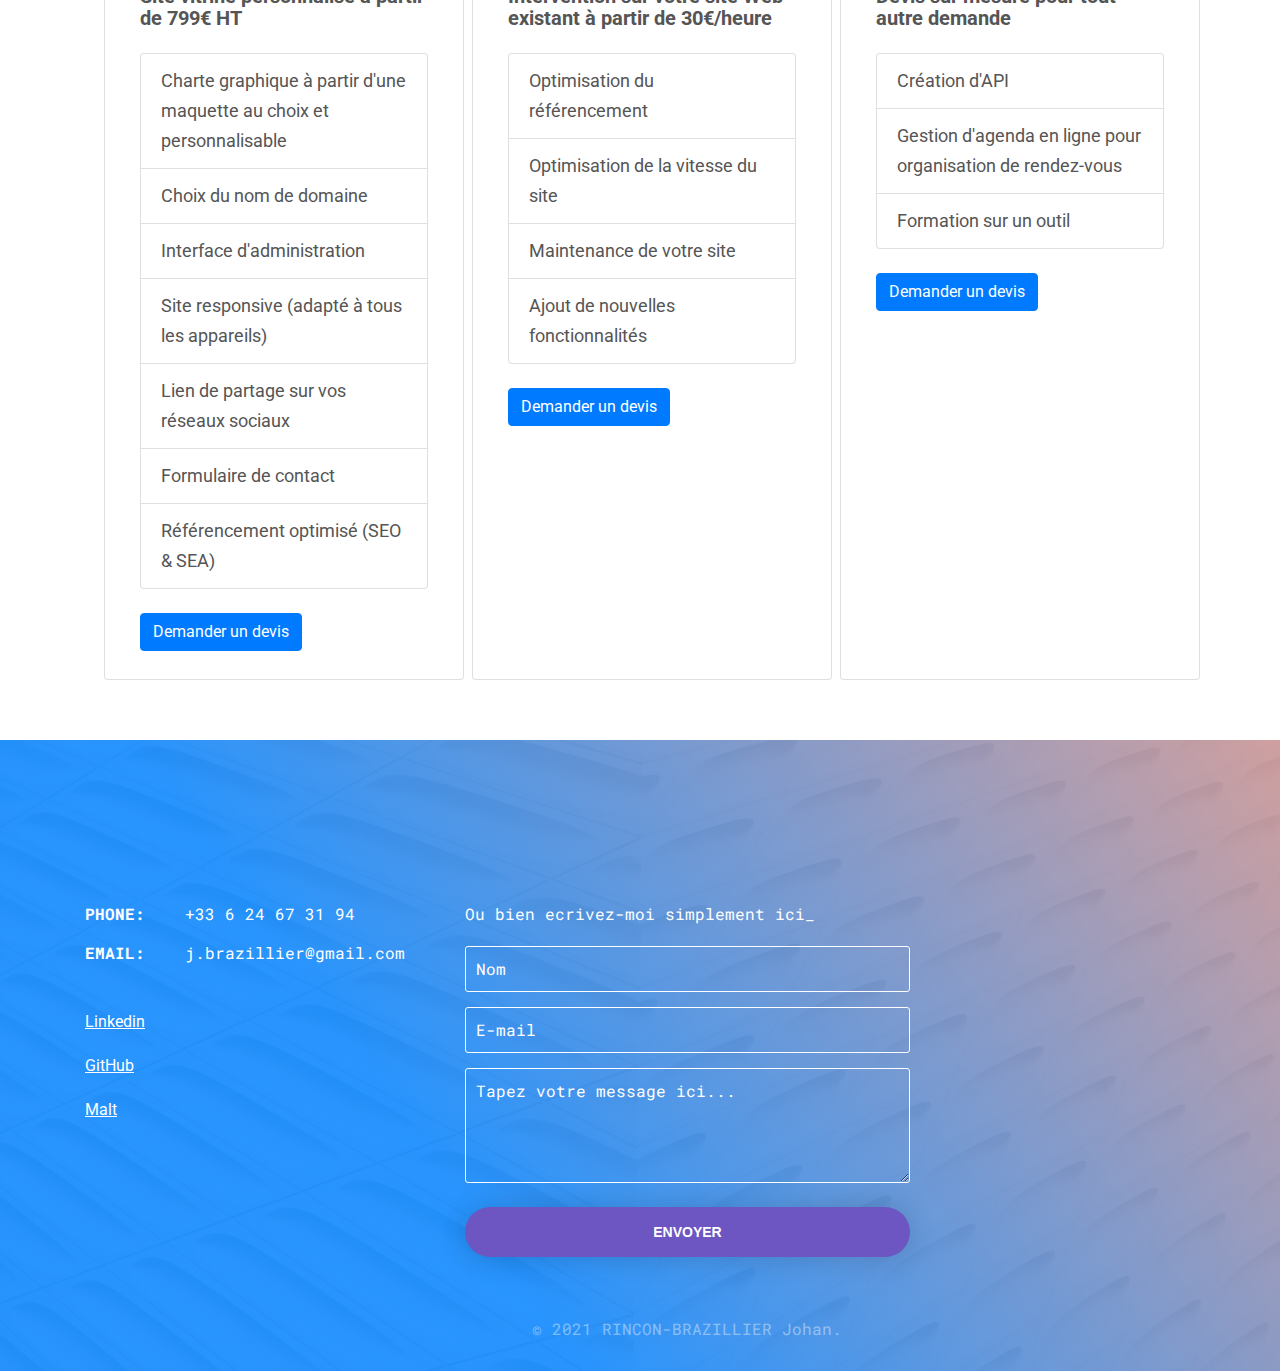
==== commit 42acf502: "portfolio" ====
--- a/index.html
+++ b/index.html
@@ -392,6 +392,68 @@
   </div>
   <!--------->
 
+
+
+  <!--Portfolio-->
+  <section id="portfolio" class="container section">
+    <div class="row">
+      <div class="col-md-12">
+        <h2 id="portfolio_header" class="section__title">Mes projets_</h2>
+      </div>
+    </div>
+
+    <div class="portfolio-cards">
+      <div class="row project-card">
+        <div class="col-md-6 col-lg-5 project-card__img">
+          <img class="" src="assets/img/calculator.jpg" alt="calculator-img">
+        </div>
+        <div class="col-md-6 col-lg-7 project-card__info">
+          <h3 class="project-card__title">Web Calculatrice</h3>
+          <p class="project-card__description">
+            Calculatrice pleinement fonctionnelle réalisée a des fins d'approfondissement de connaissances en
+            JavaScript.</br>
+            Celle-ci dispose d'un mode nuit et d'un design moderne.
+          </p>
+          <p class="project-card__stack">Stack utilisé:</p>
+          <ul class="tags">
+            <li>HTML</li>
+            <li>CSS</li>
+            <li>JavaScript</li>
+          </ul>
+          <a href="https://brazillierjo.github.io/calculator/" target="blank" class="project-card__link">Voir le site
+            Web ici</a>
+        </div>
+      </div>
+    </div>
+
+    <div class="portfolio-cards">
+      <div class="row project-card">
+        <div class="col-md-6 col-lg-5 project-card__img">
+          <img class="" src="assets/img/portfolio-v1.PNG" alt="portfolio-img">
+        </div>
+        <div class="col-md-6 col-lg-7 project-card__info">
+          <h3 class="project-card__title">Exemple de Portfolio</h3>
+          <p class="project-card__description">
+            Ce projet est un exemple de portfolio contenant des animations CSS et Javascript.
+            Le but de ce projet était de travailler les compétences Bootstrap et responsive.
+          </p>
+          <p class="project-card__stack">Stack utilisé:</p>
+          <ul class="tags">
+            <li>HTML</li>
+            <li>CSS</li>
+            <li>JavaScript</li>
+            <li>Bootstrap 4</li>
+          </ul>
+          <a href="https://brazillierjo.github.io/Portfolio/" target="blank" class="project-card__link">Voir le site Web
+            ici</a>
+        </div>
+      </div>
+    </div>
+
+  </section>
+  <!--Portfolio-->
+
+
   <!--Price-->
   <section id="price" class="container section">
     <div class="col-md-12 container">
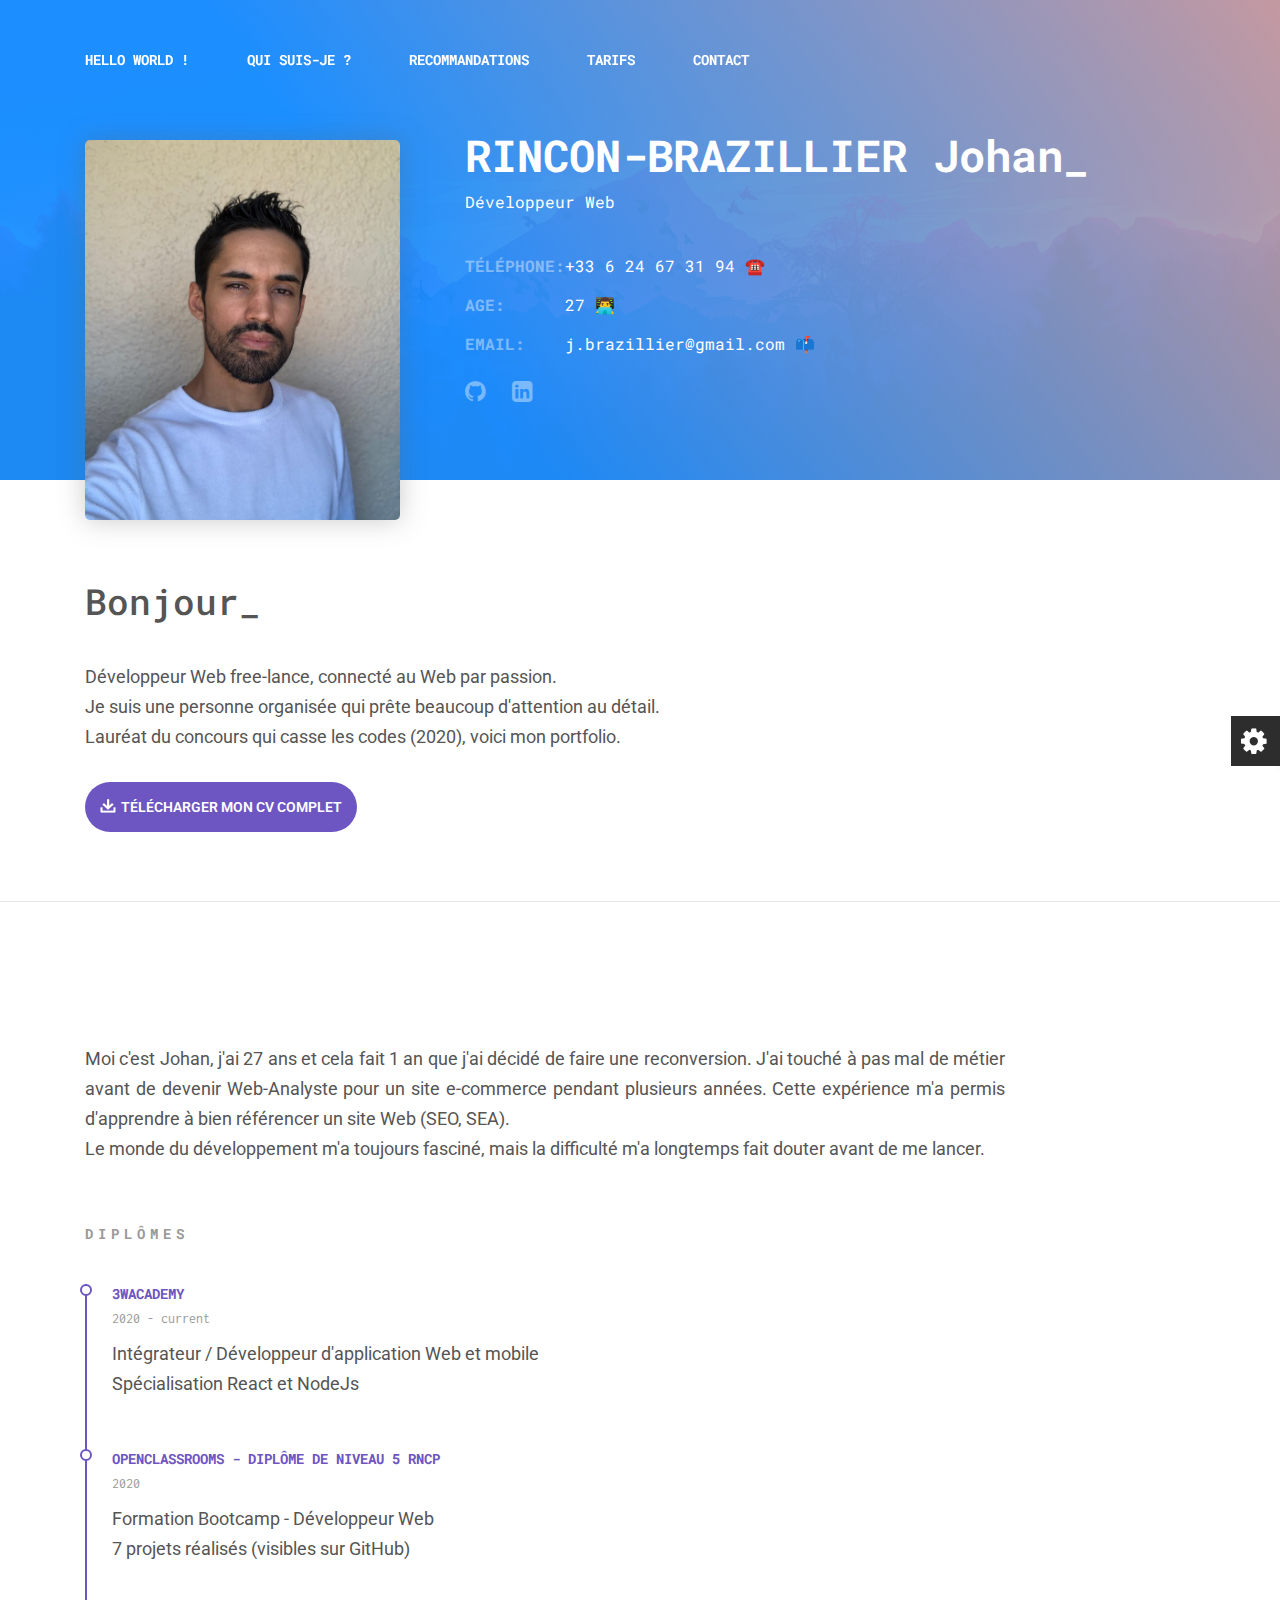
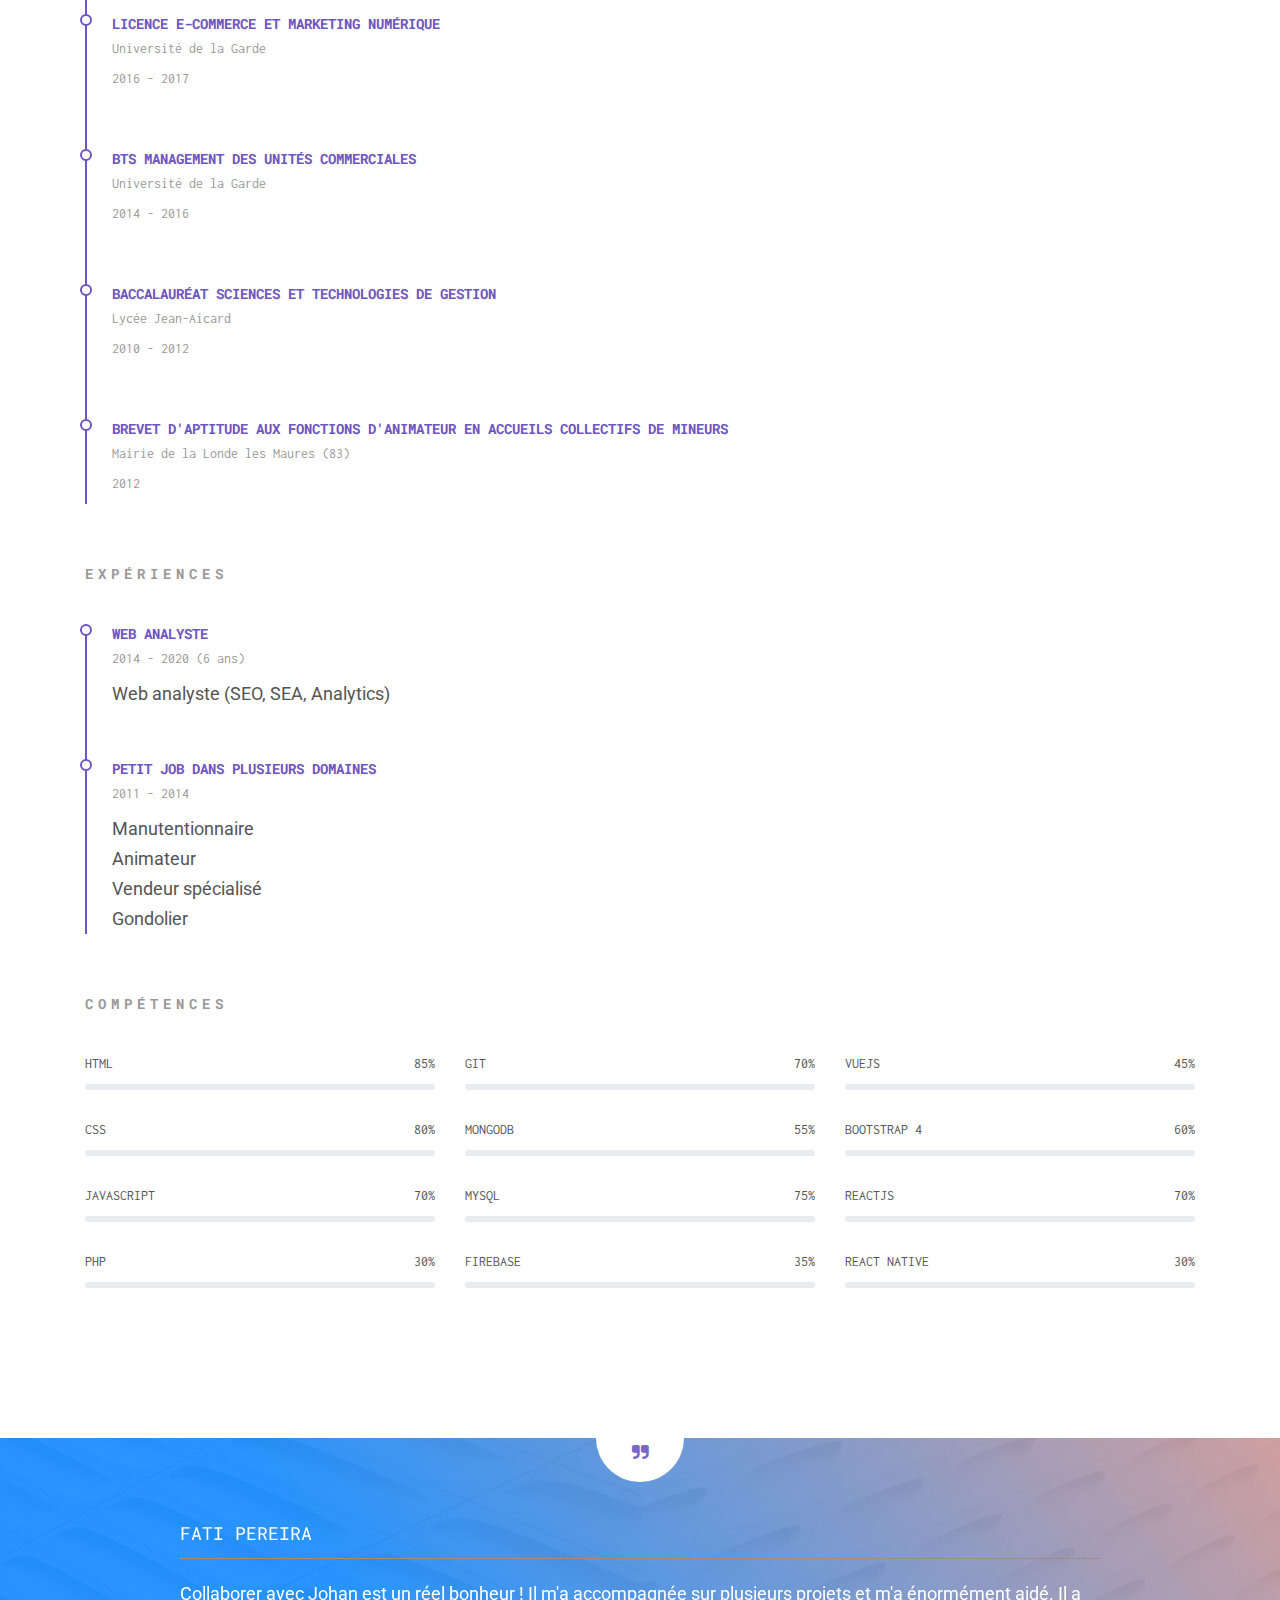
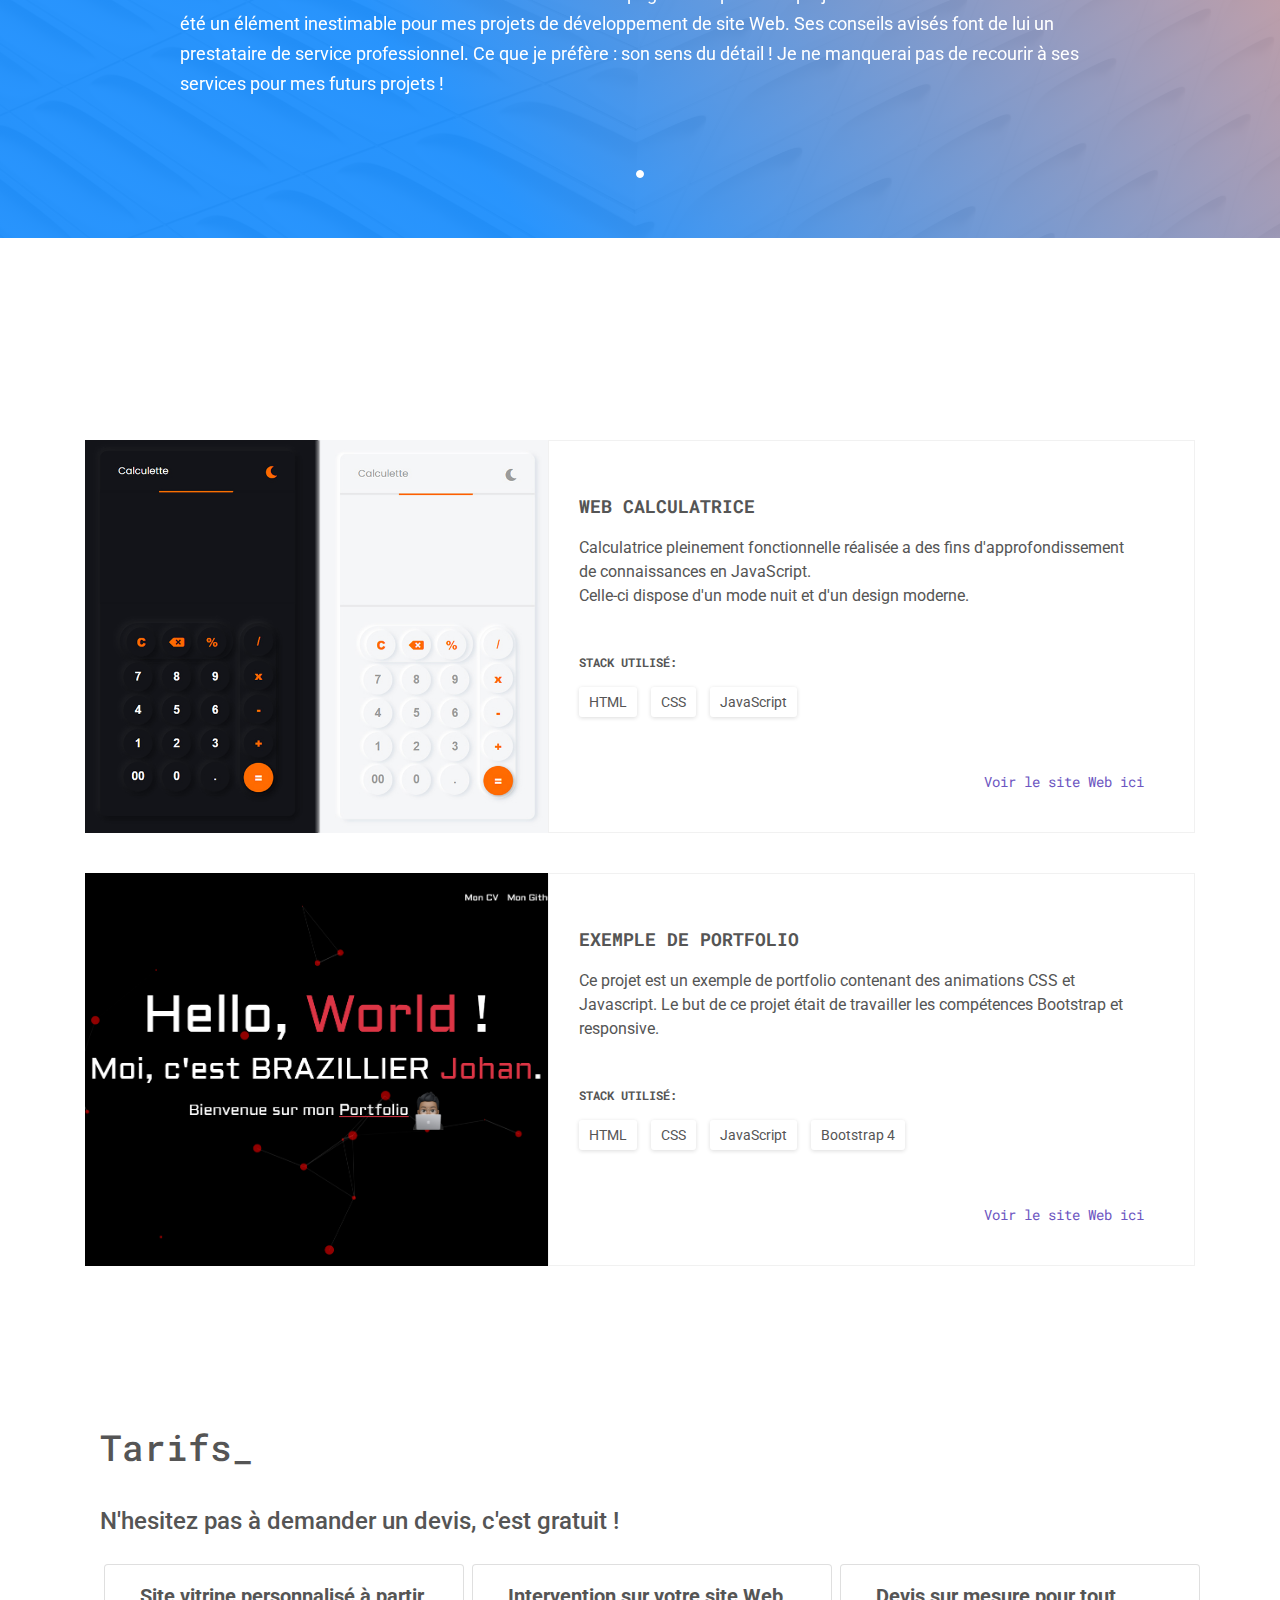
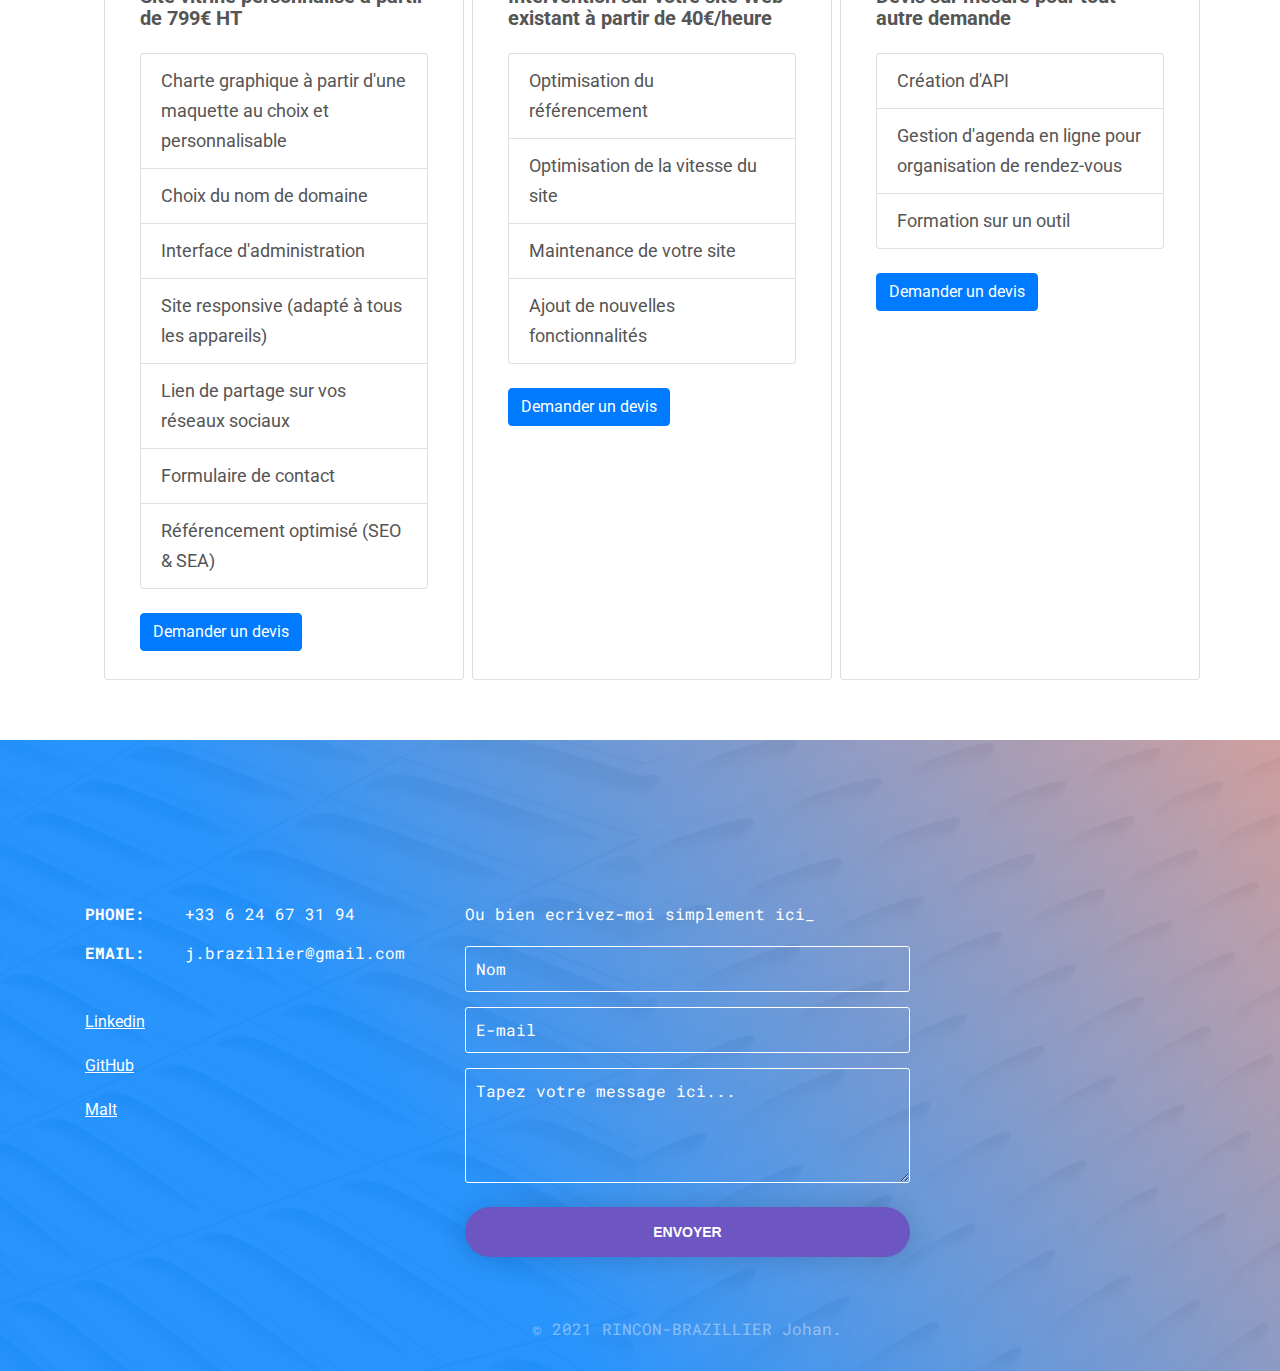
==== commit 2ecb776f: "portfolio" ====
--- a/index.html
+++ b/index.html
@@ -482,7 +482,7 @@
 
         <div class="card col-xs-12 col-sm-6 col-md-4 mx-1">
           <div class="card-body">
-            <h5 class="card-title font-weight-bold mb-4">Intervention sur votre site Web existant à partir de 30€/heure
+            <h5 class="card-title font-weight-bold mb-4">Intervention sur votre site Web existant à partir de 40€/heure
             </h5>
             <ul>
               <li class="list-group-item">Optimisation du référencement</li>
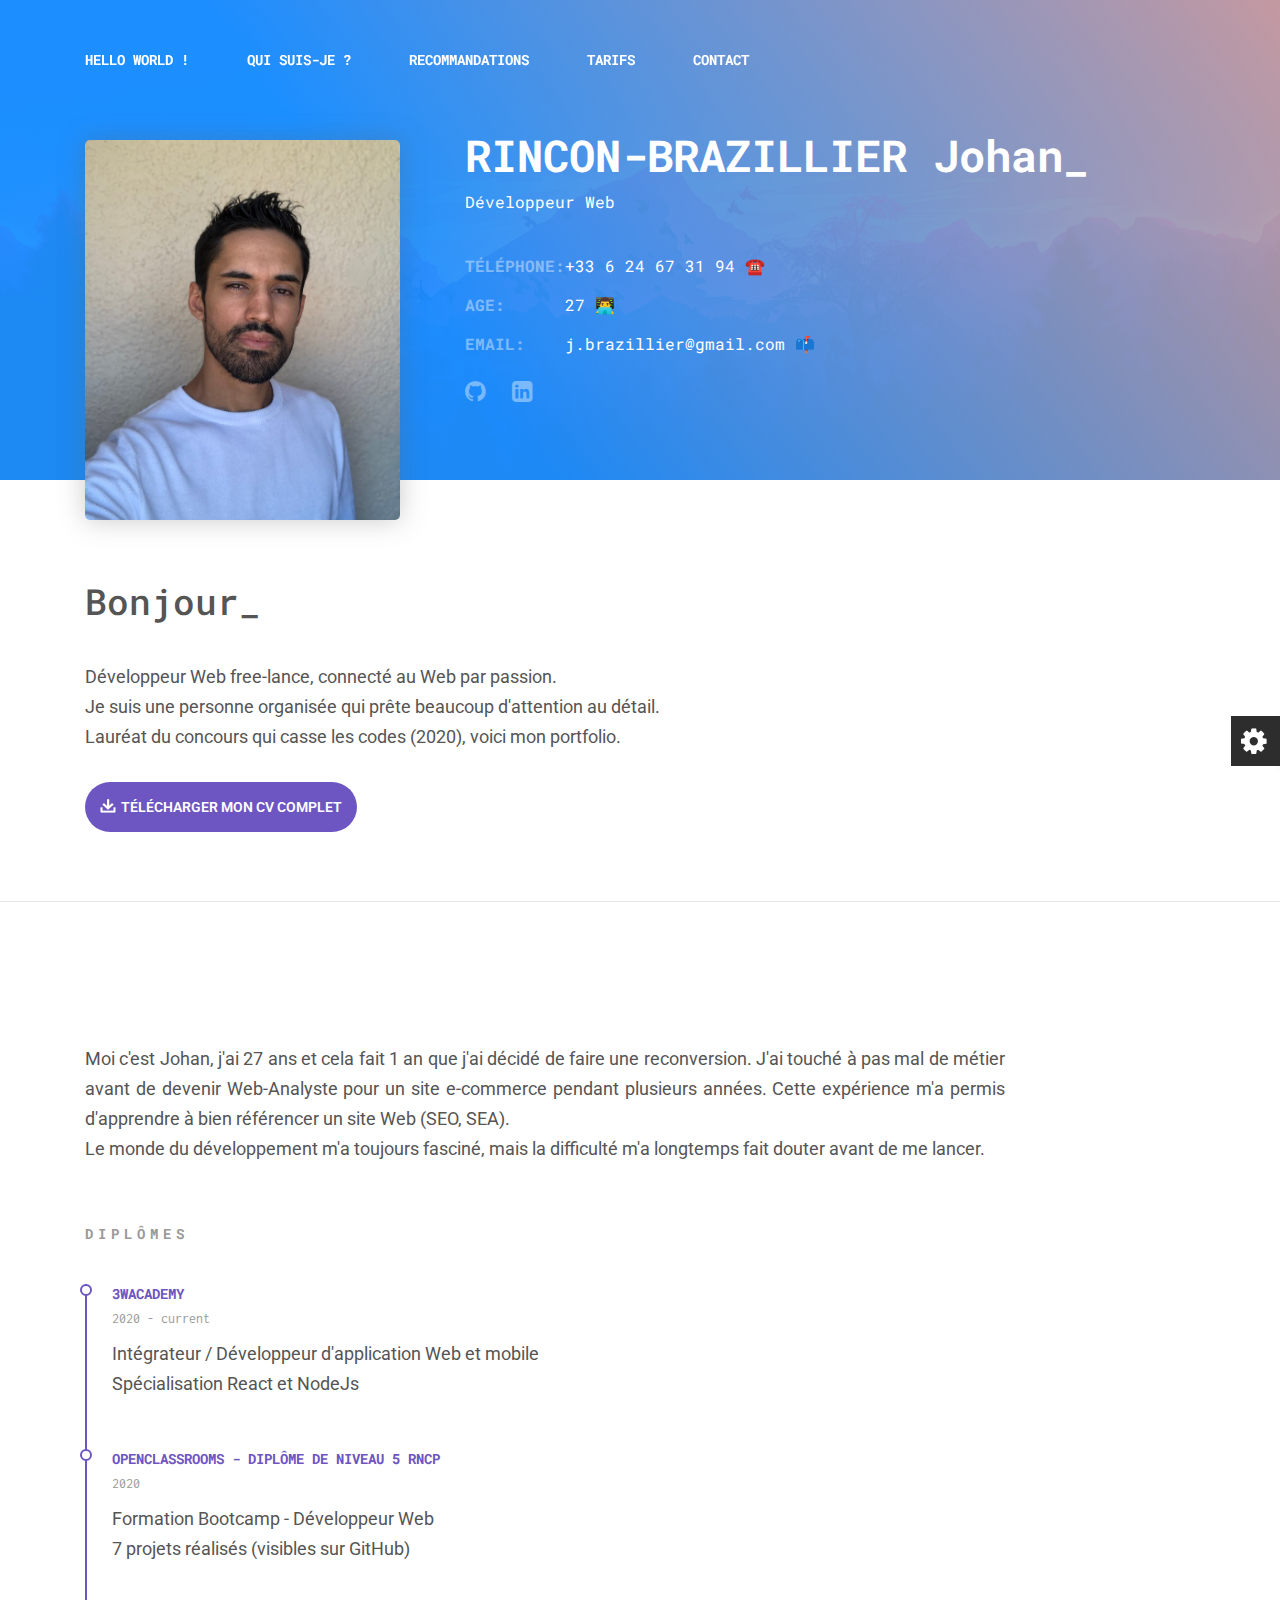
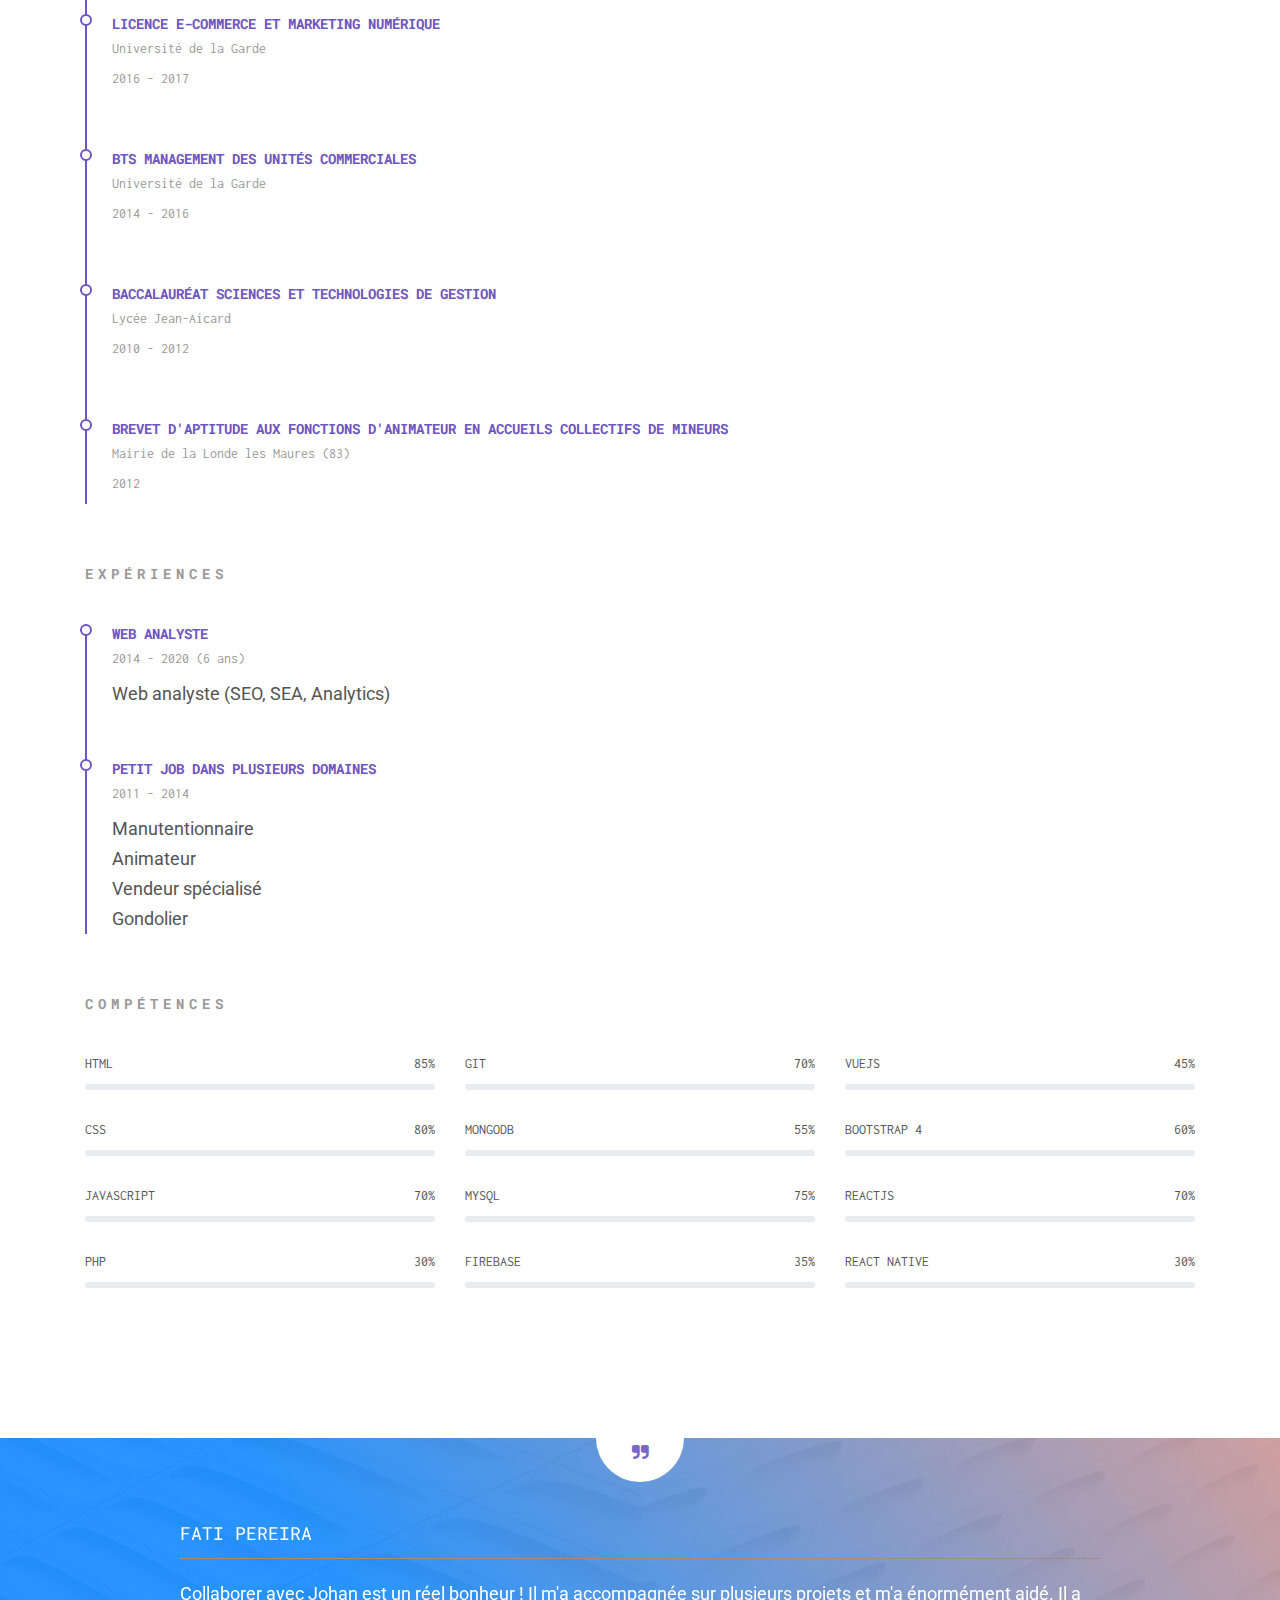
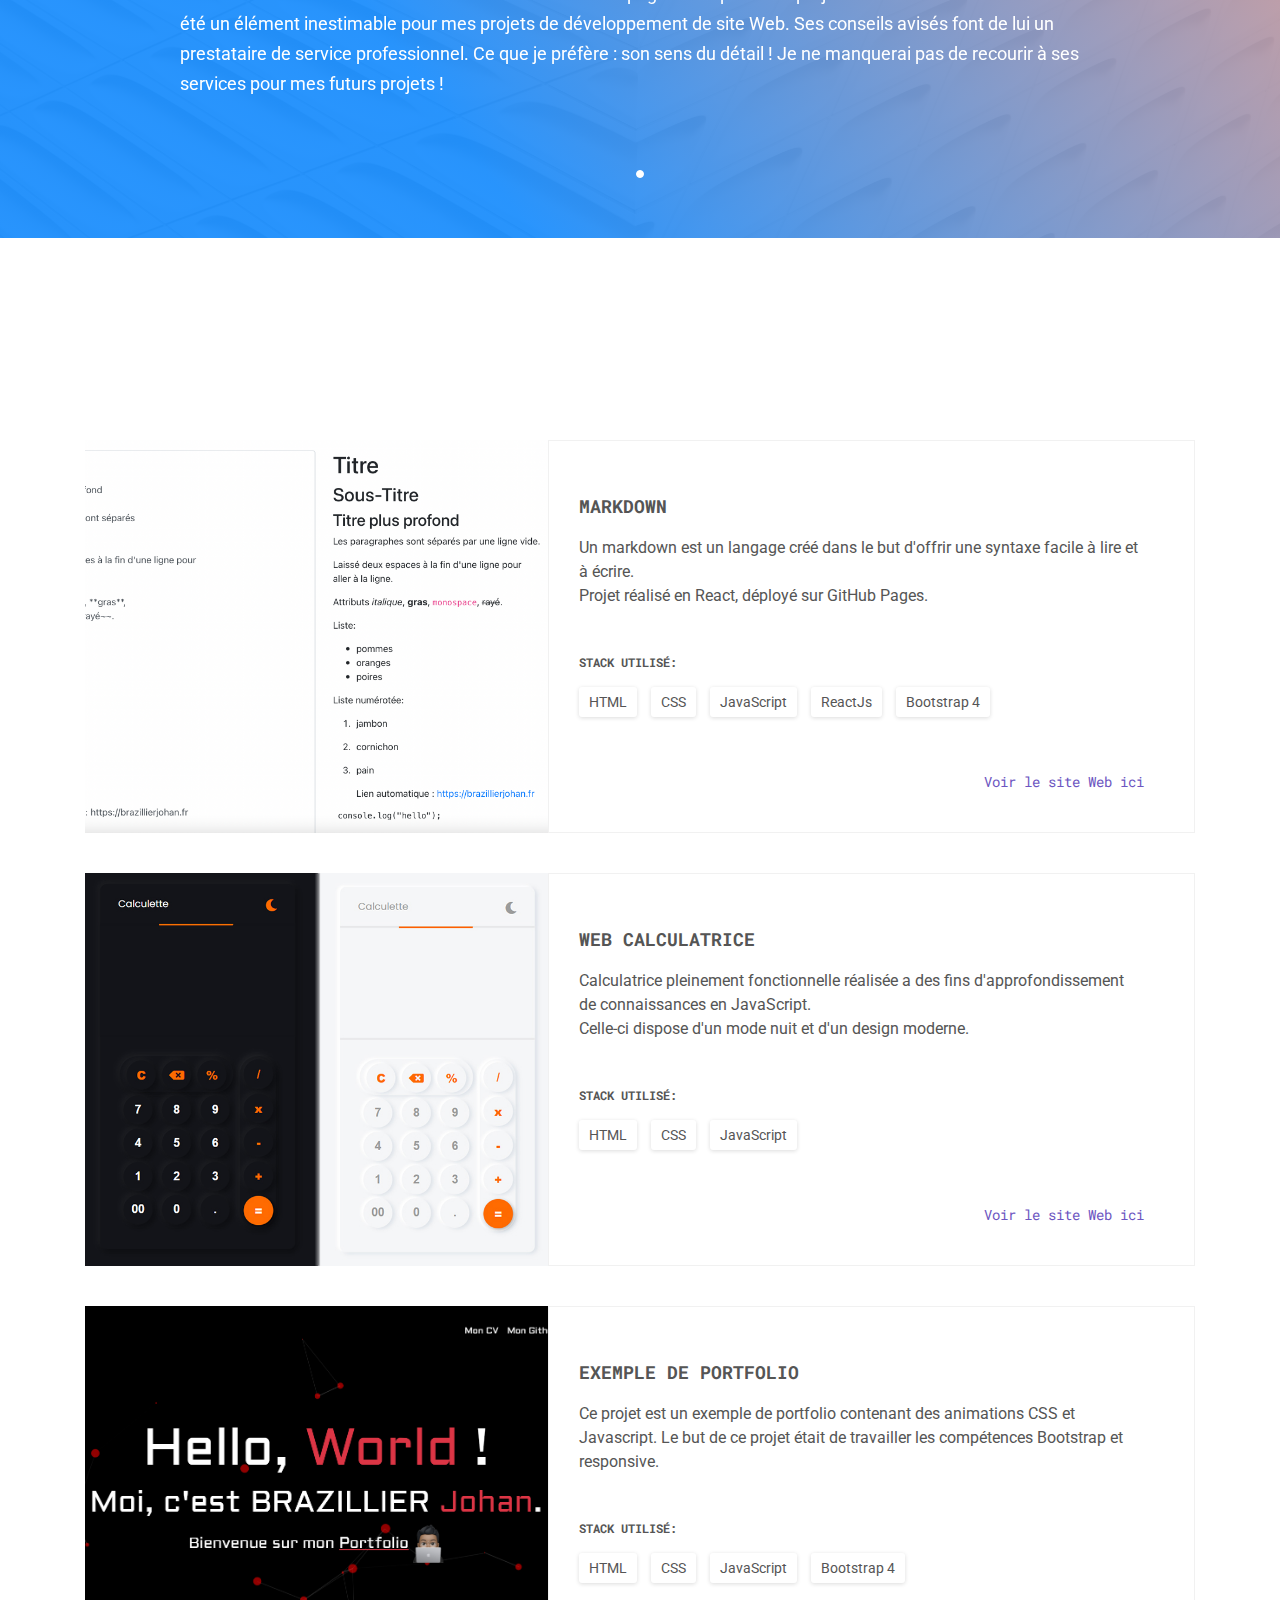
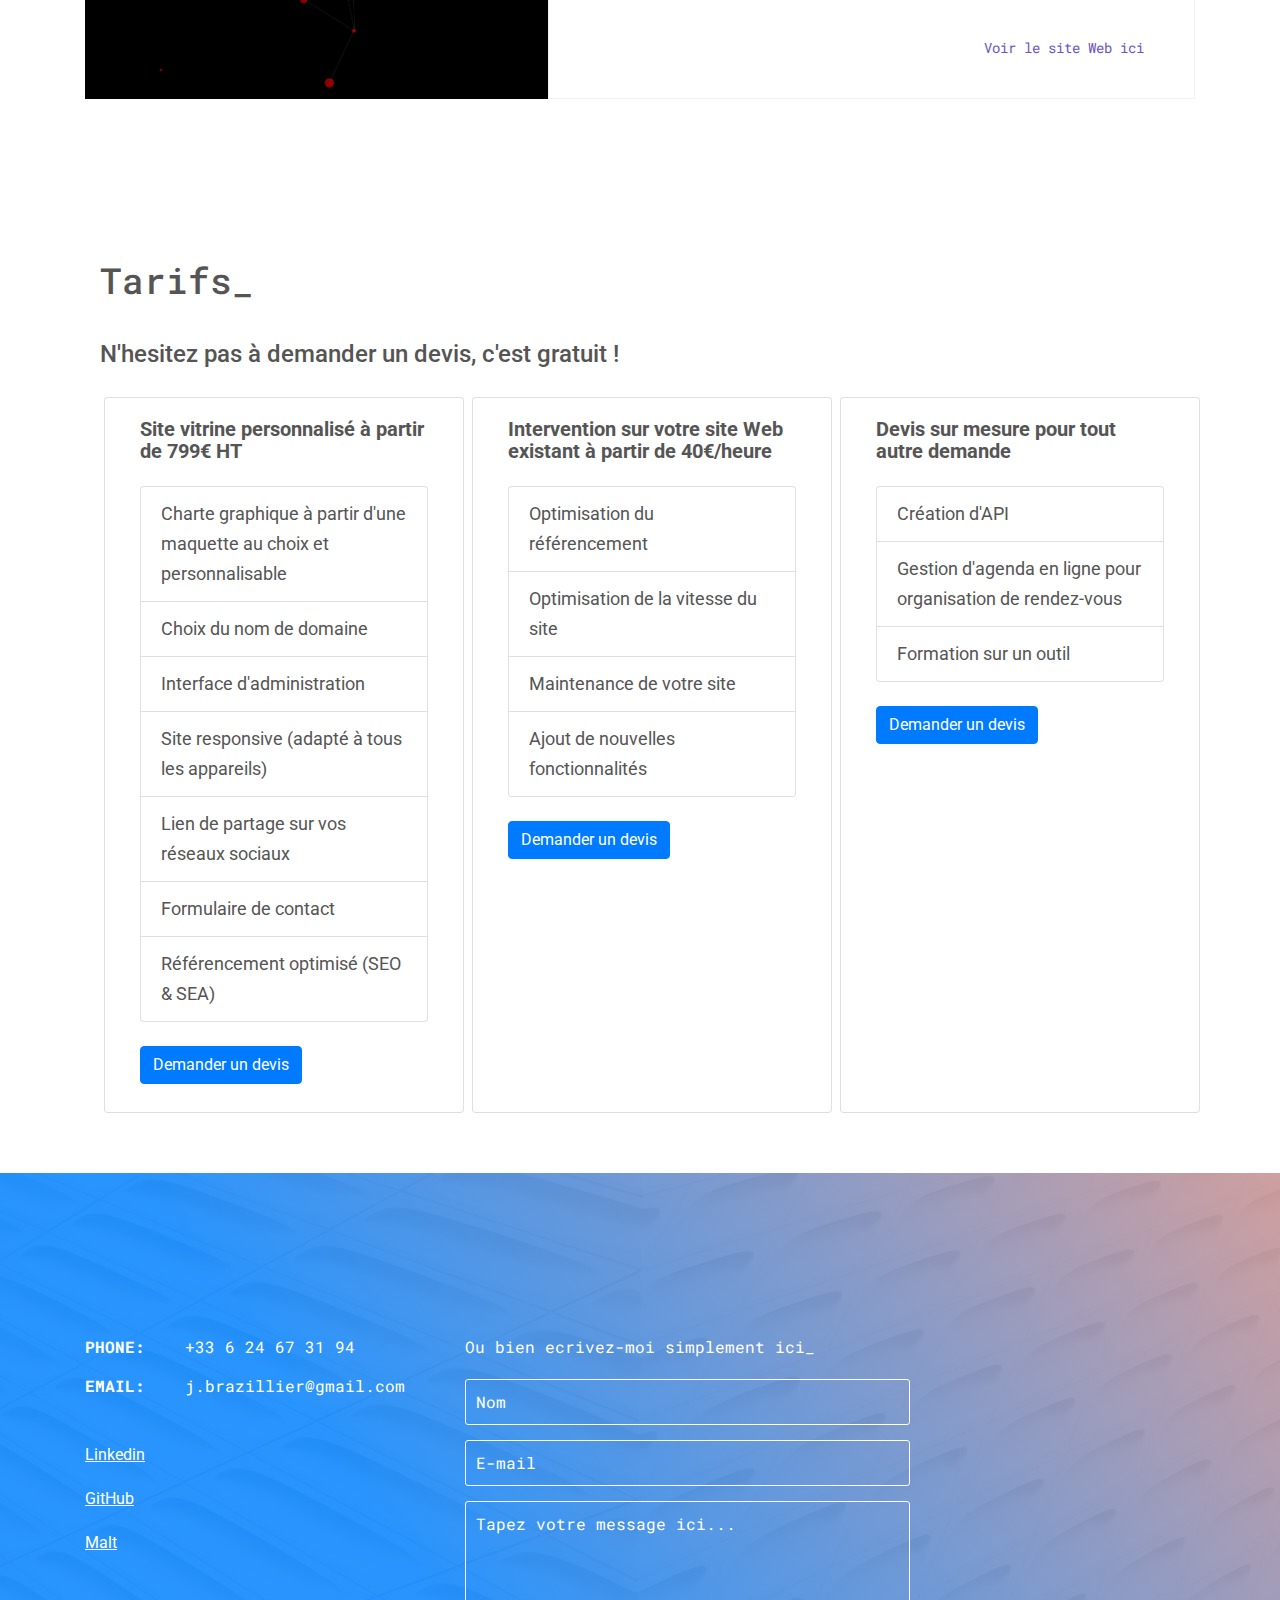
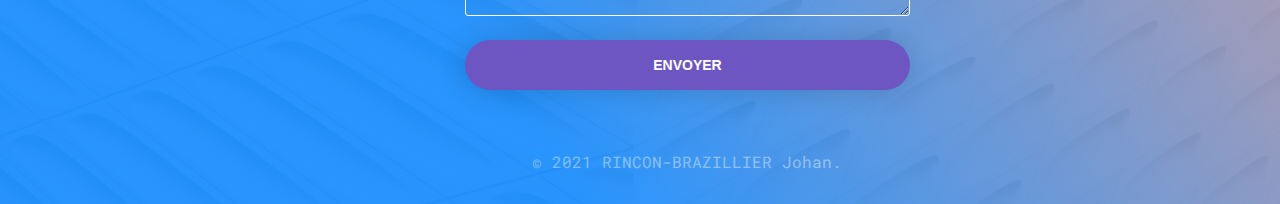
==== commit a9ac7fea: "markdown" ====
--- a/index.html
+++ b/index.html
@@ -405,6 +405,31 @@
     <div class="portfolio-cards">
       <div class="row project-card">
         <div class="col-md-6 col-lg-5 project-card__img">
+          <img class="" src="assets/img/markdown.png" alt="portfolio-img">
+        </div>
+        <div class="col-md-6 col-lg-7 project-card__info">
+          <h3 class="project-card__title">Markdown</h3>
+          <p class="project-card__description">
+            Un markdown est un langage créé dans le but d'offrir une syntaxe facile à lire et à écrire.</br>
+            Projet réalisé en React, déployé sur GitHub Pages.
+          </p>
+          <p class="project-card__stack">Stack utilisé:</p>
+          <ul class="tags">
+            <li>HTML</li>
+            <li>CSS</li>
+            <li>JavaScript</li>
+            <li>ReactJs</li>
+            <li>Bootstrap 4</li>
+          </ul>
+          <a href="https://brazillierjo.github.io/markdown/" target="blank" class="project-card__link">Voir le site Web
+            ici</a>
+        </div>
+      </div>
+    </div>
+
+    <div class="portfolio-cards">
+      <div class="row project-card">
+        <div class="col-md-6 col-lg-5 project-card__img">
           <img class="" src="assets/img/calculator.jpg" alt="calculator-img">
         </div>
         <div class="col-md-6 col-lg-7 project-card__info">
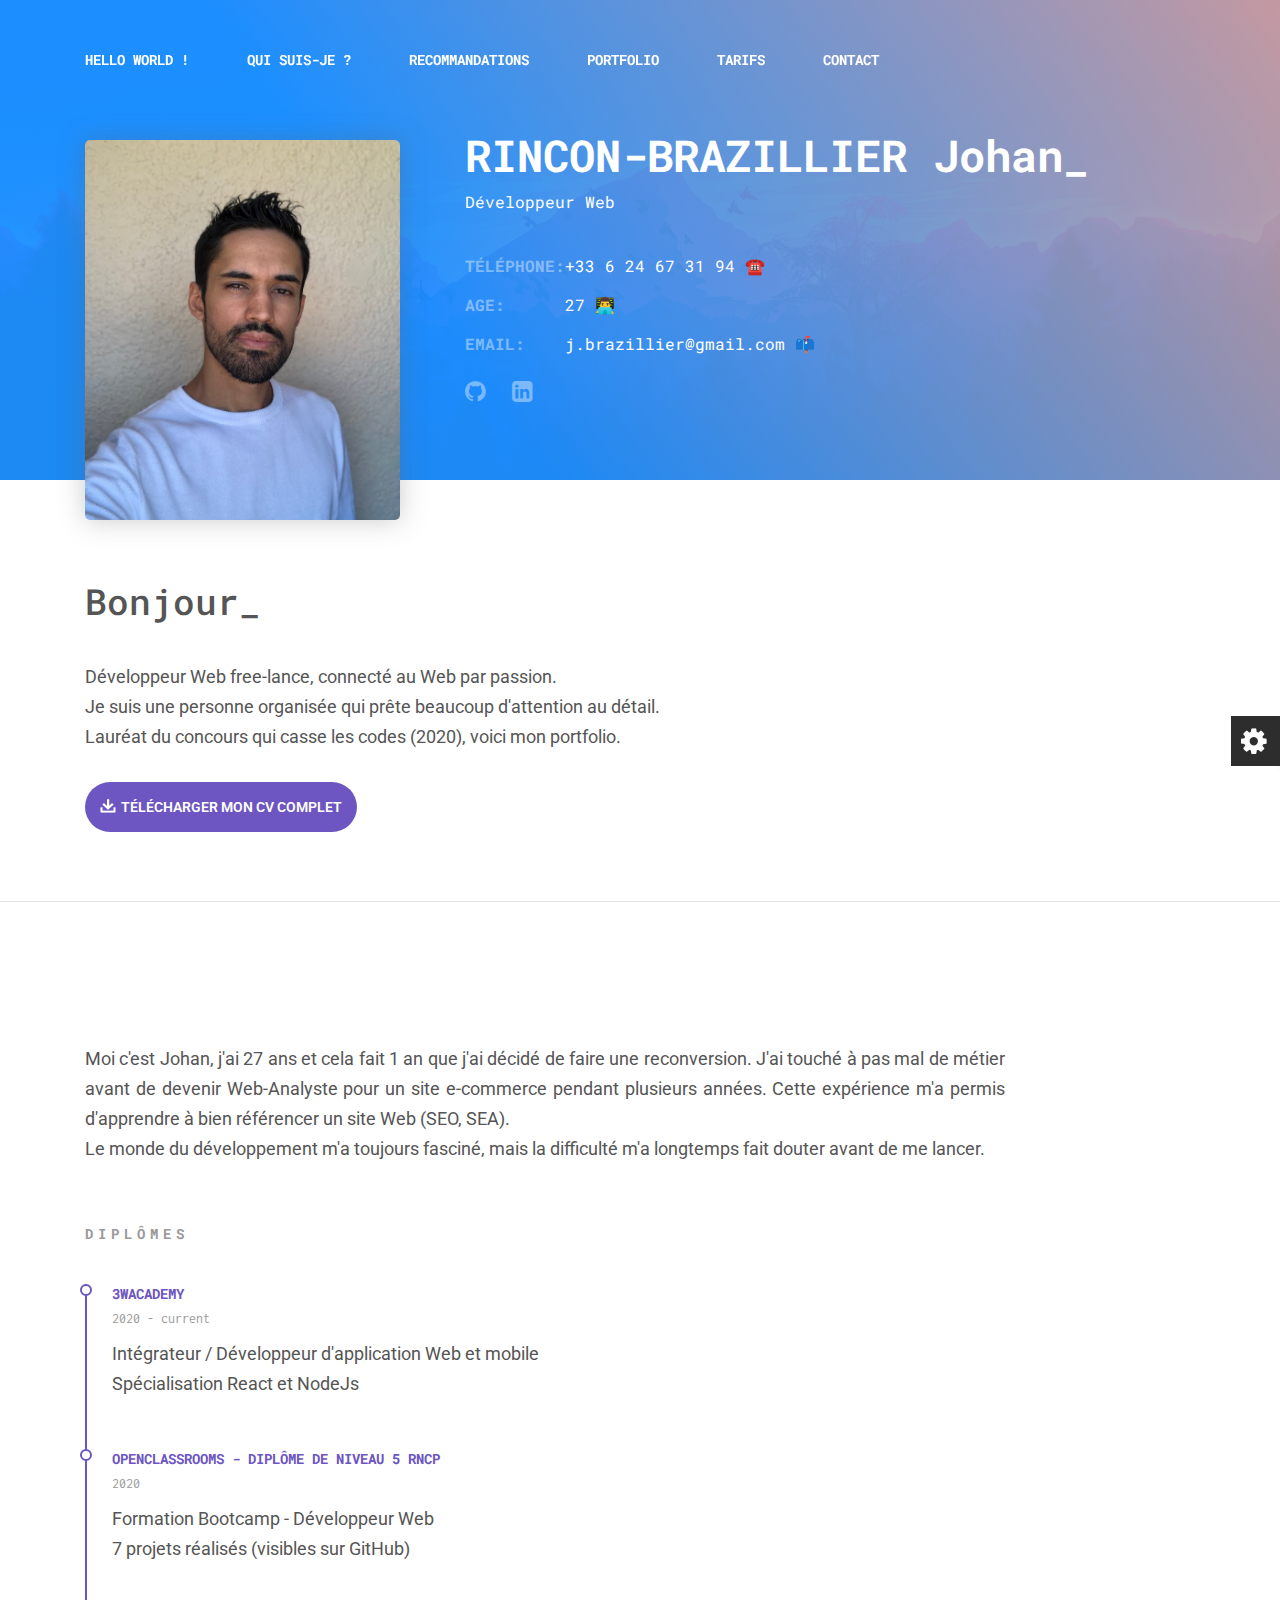
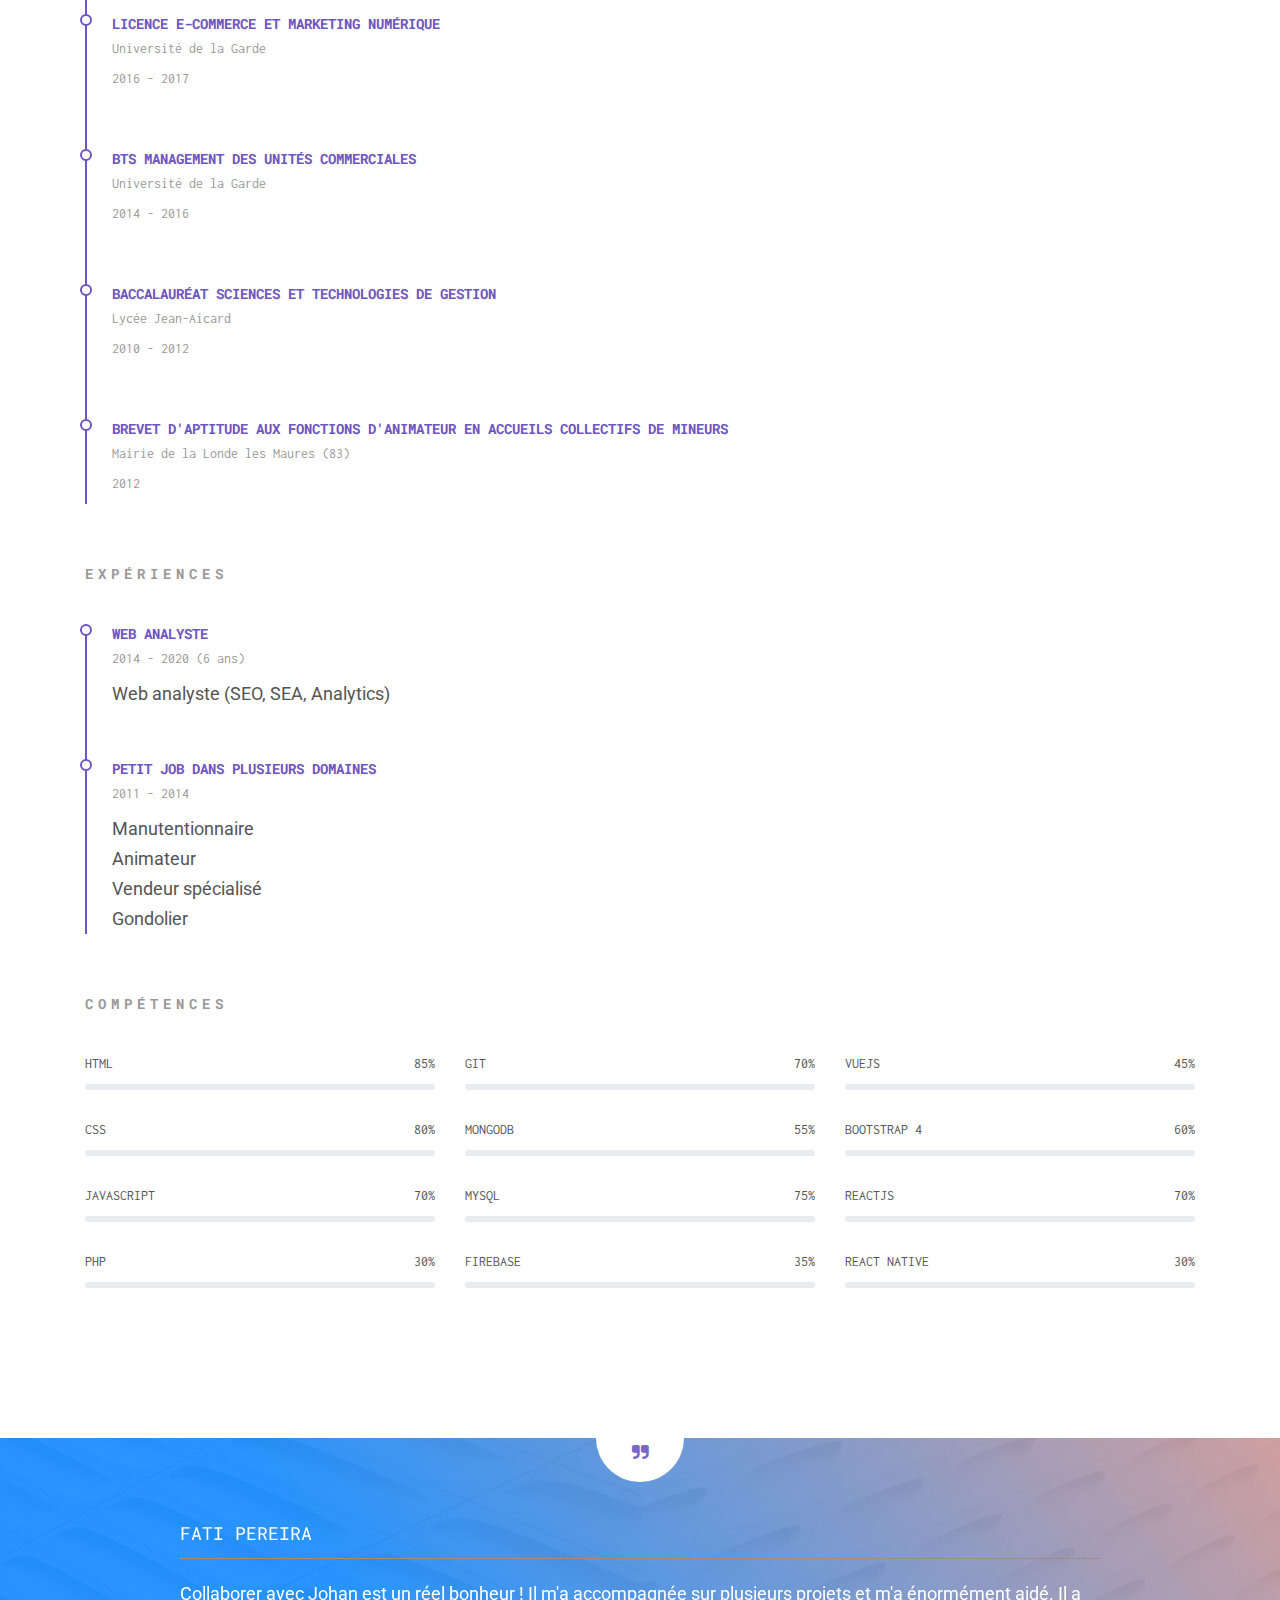
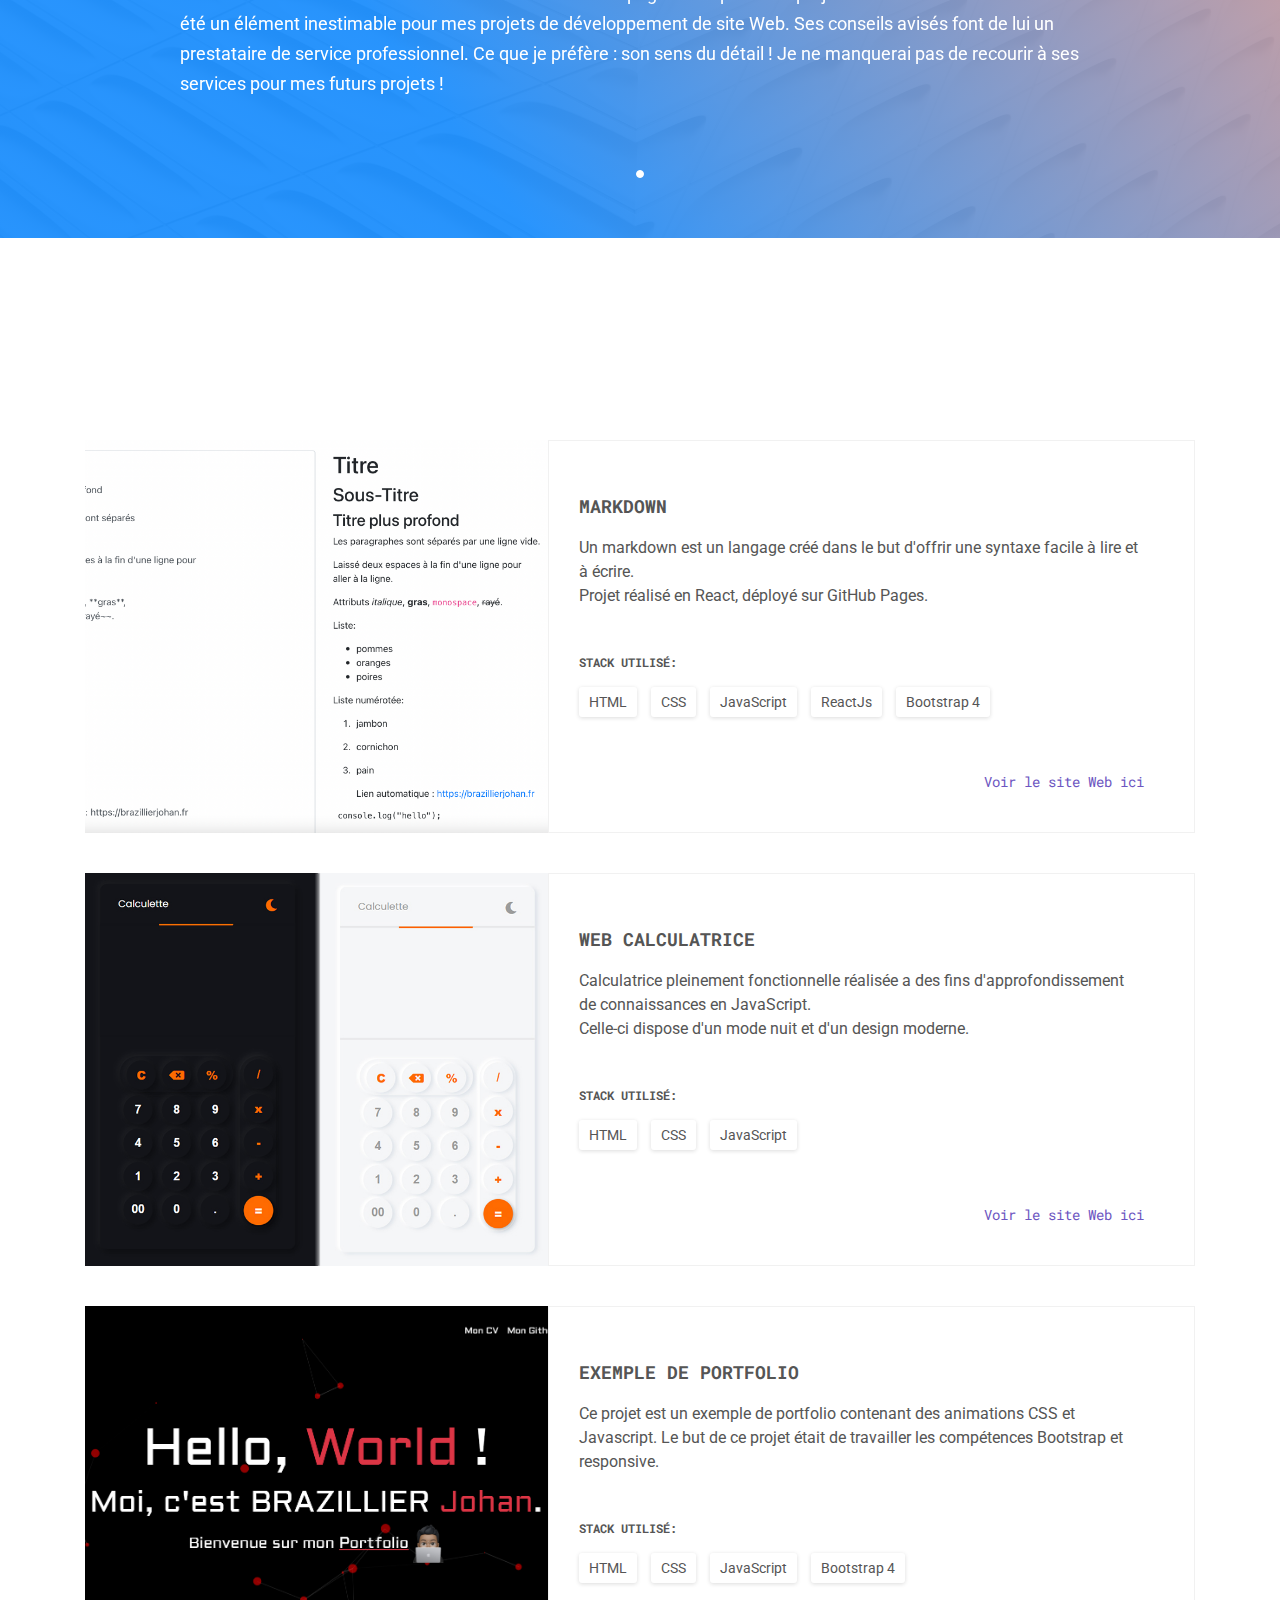
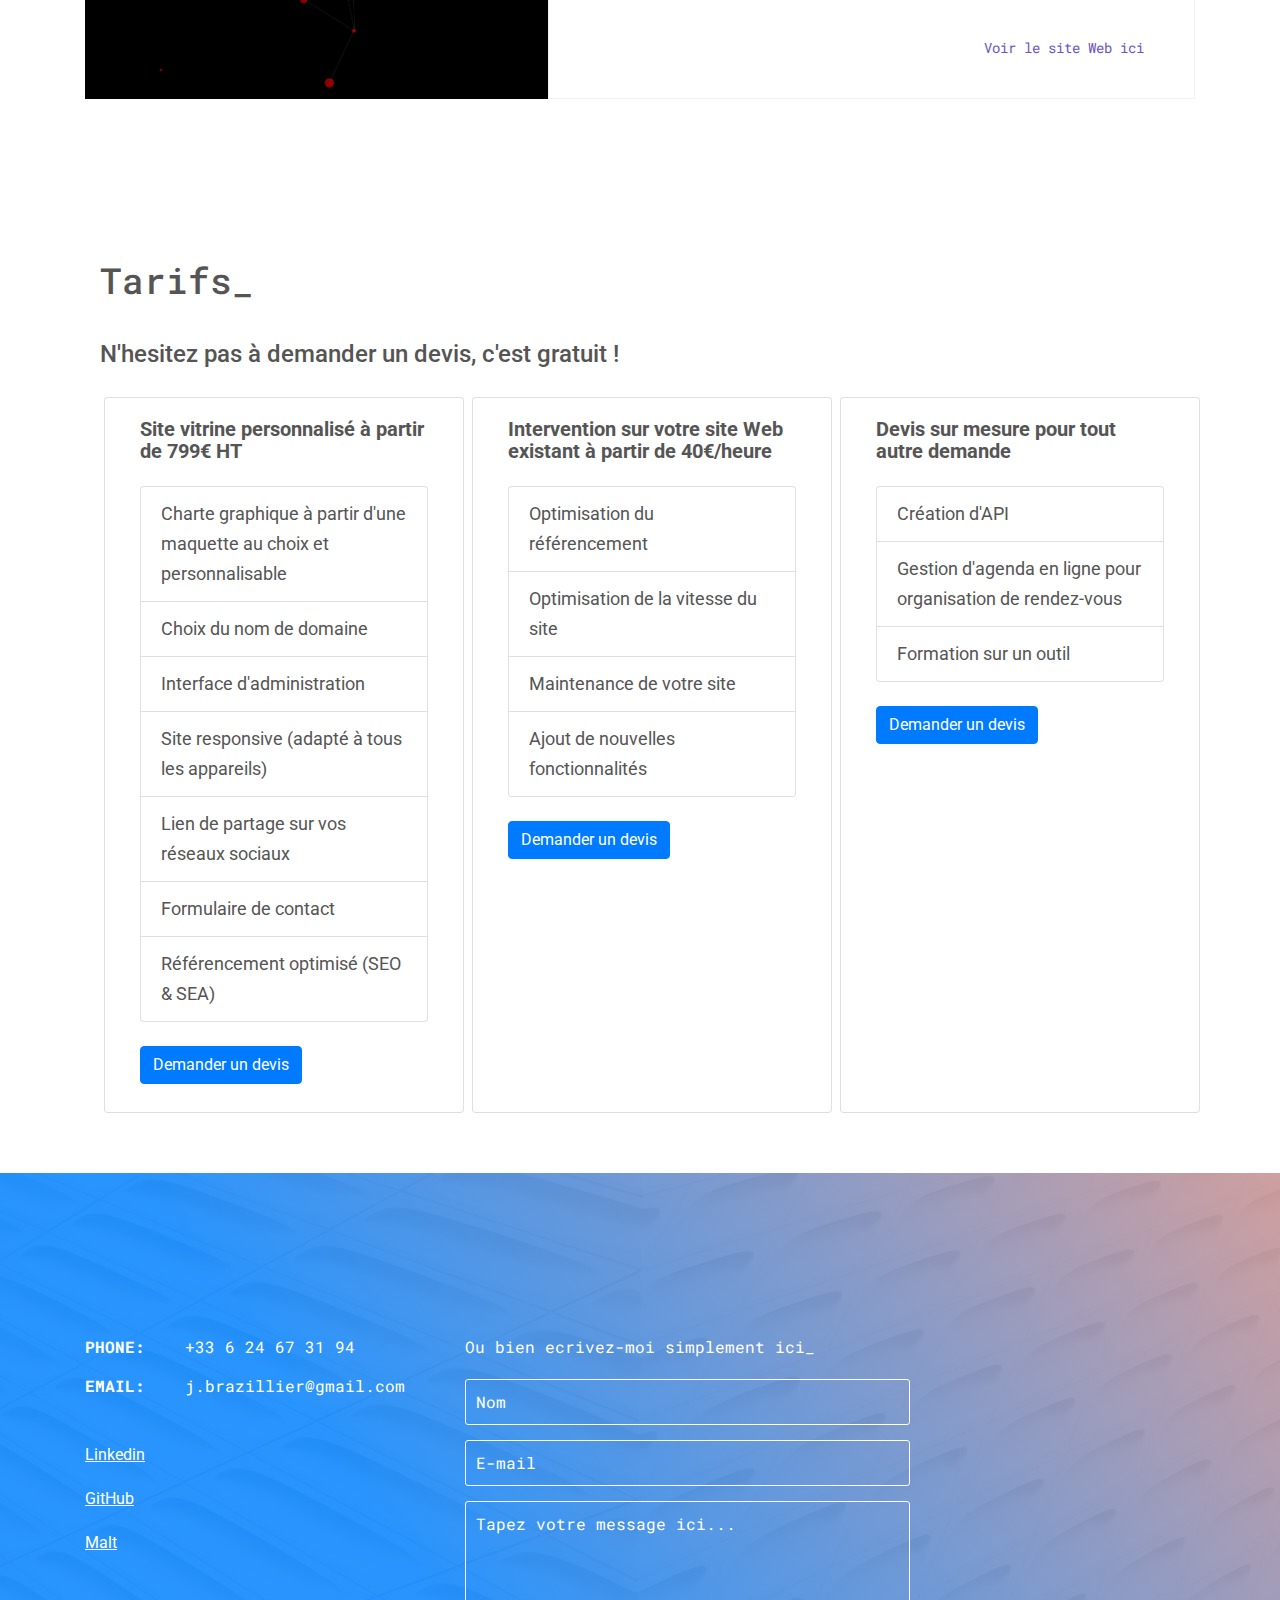
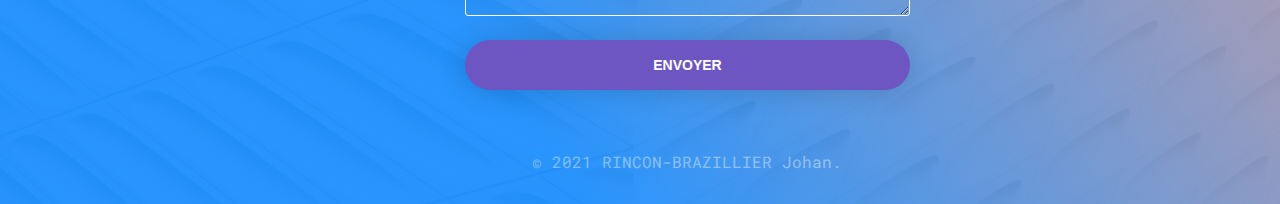
==== commit ec178362: "portfolio projects" ====
--- a/index.html
+++ b/index.html
@@ -36,6 +36,7 @@
               <li><a href="#hello">Hello World !</a></li>
               <li><a href="#resume">Qui suis-je ?</a></li>
               <li><a href="#testimonials">Recommandations</a></li>
+              <li><a href="#portfolio">Portfolio</a></li>
               <li><a href="#price">Tarifs</a></li>
               <li><a href="#contact">Contact</a></li>
             </ul>
@@ -62,6 +63,7 @@
           <li><a href="#hello">Hello World</a></li>
           <li><a href="#resume">Qui suis-je ?</a></li>
           <li><a href="#testimonials">Recommandations</a></li>
+          <li><a href="#portfolio">Portfolio</a></li>
           <li><a href="#price">Tarifs</a></li>
           <li><a href="#contact">Contact</a></li>
         </ul>
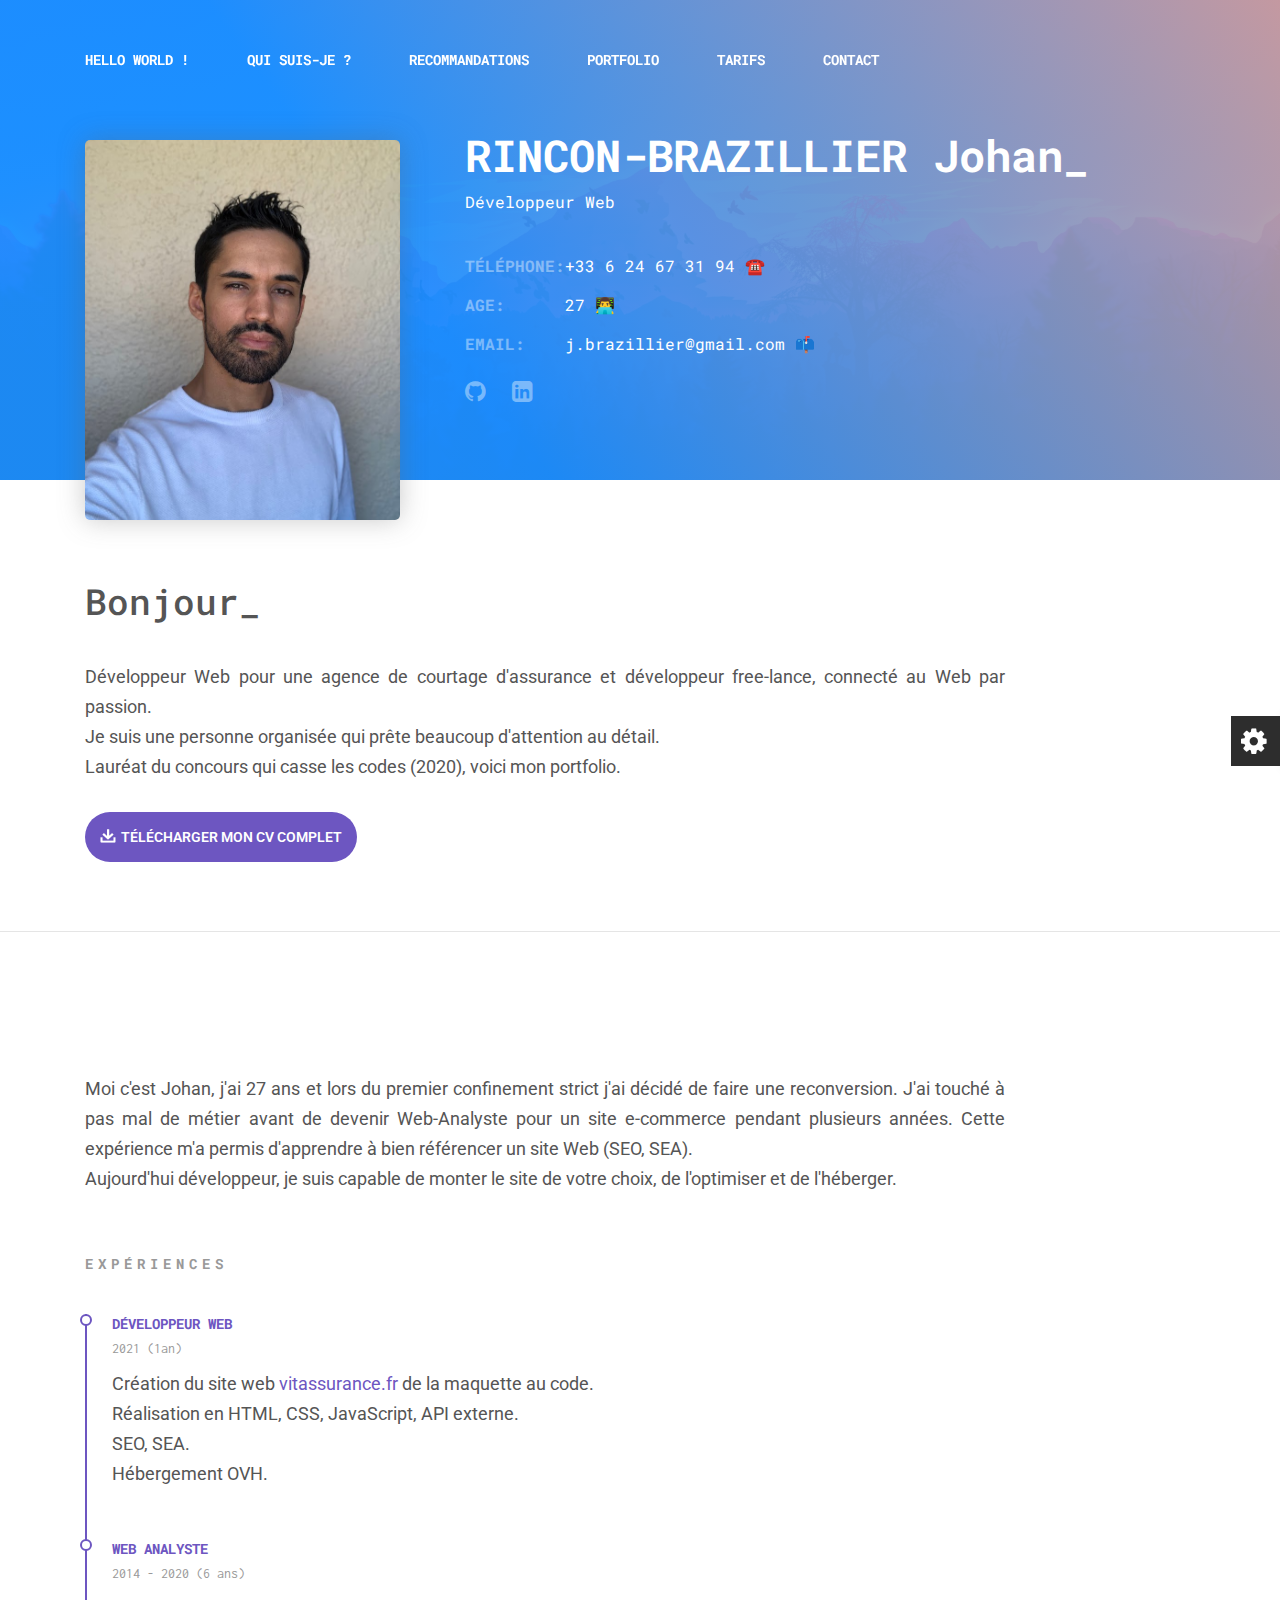
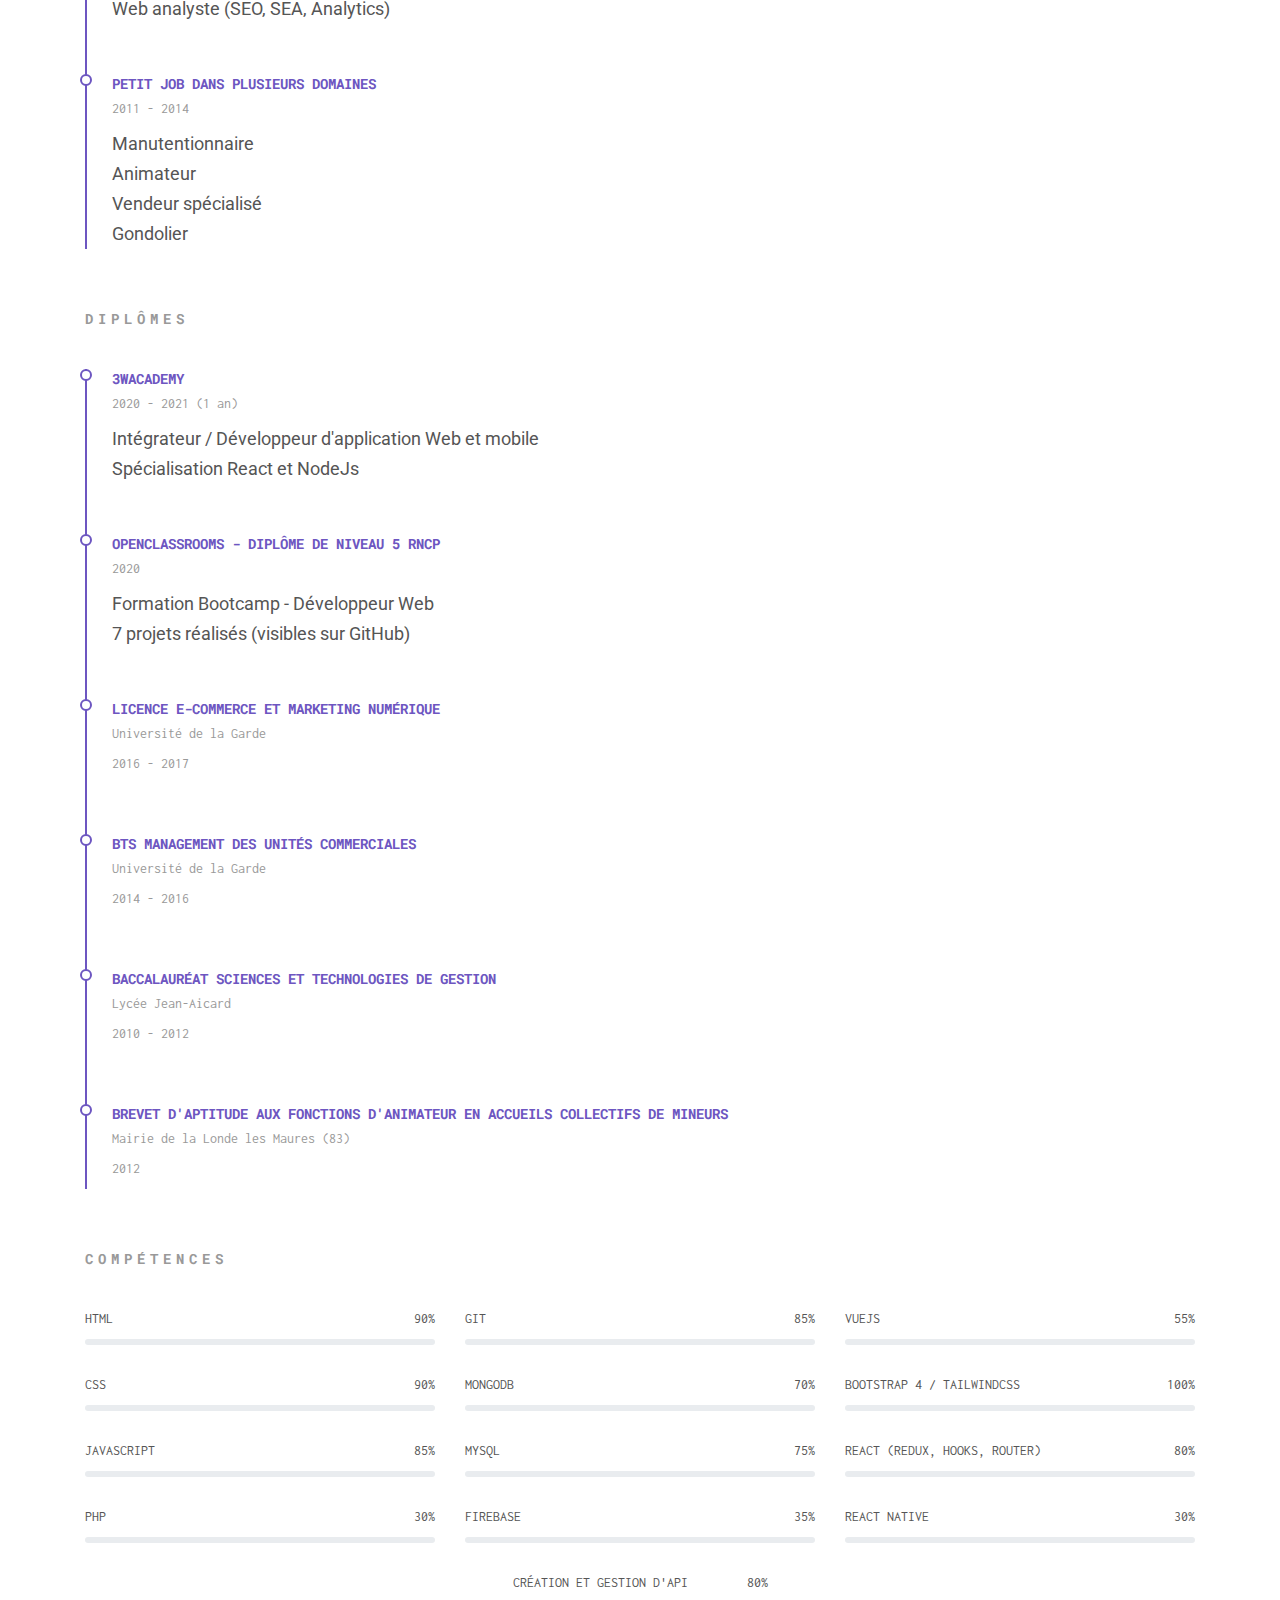
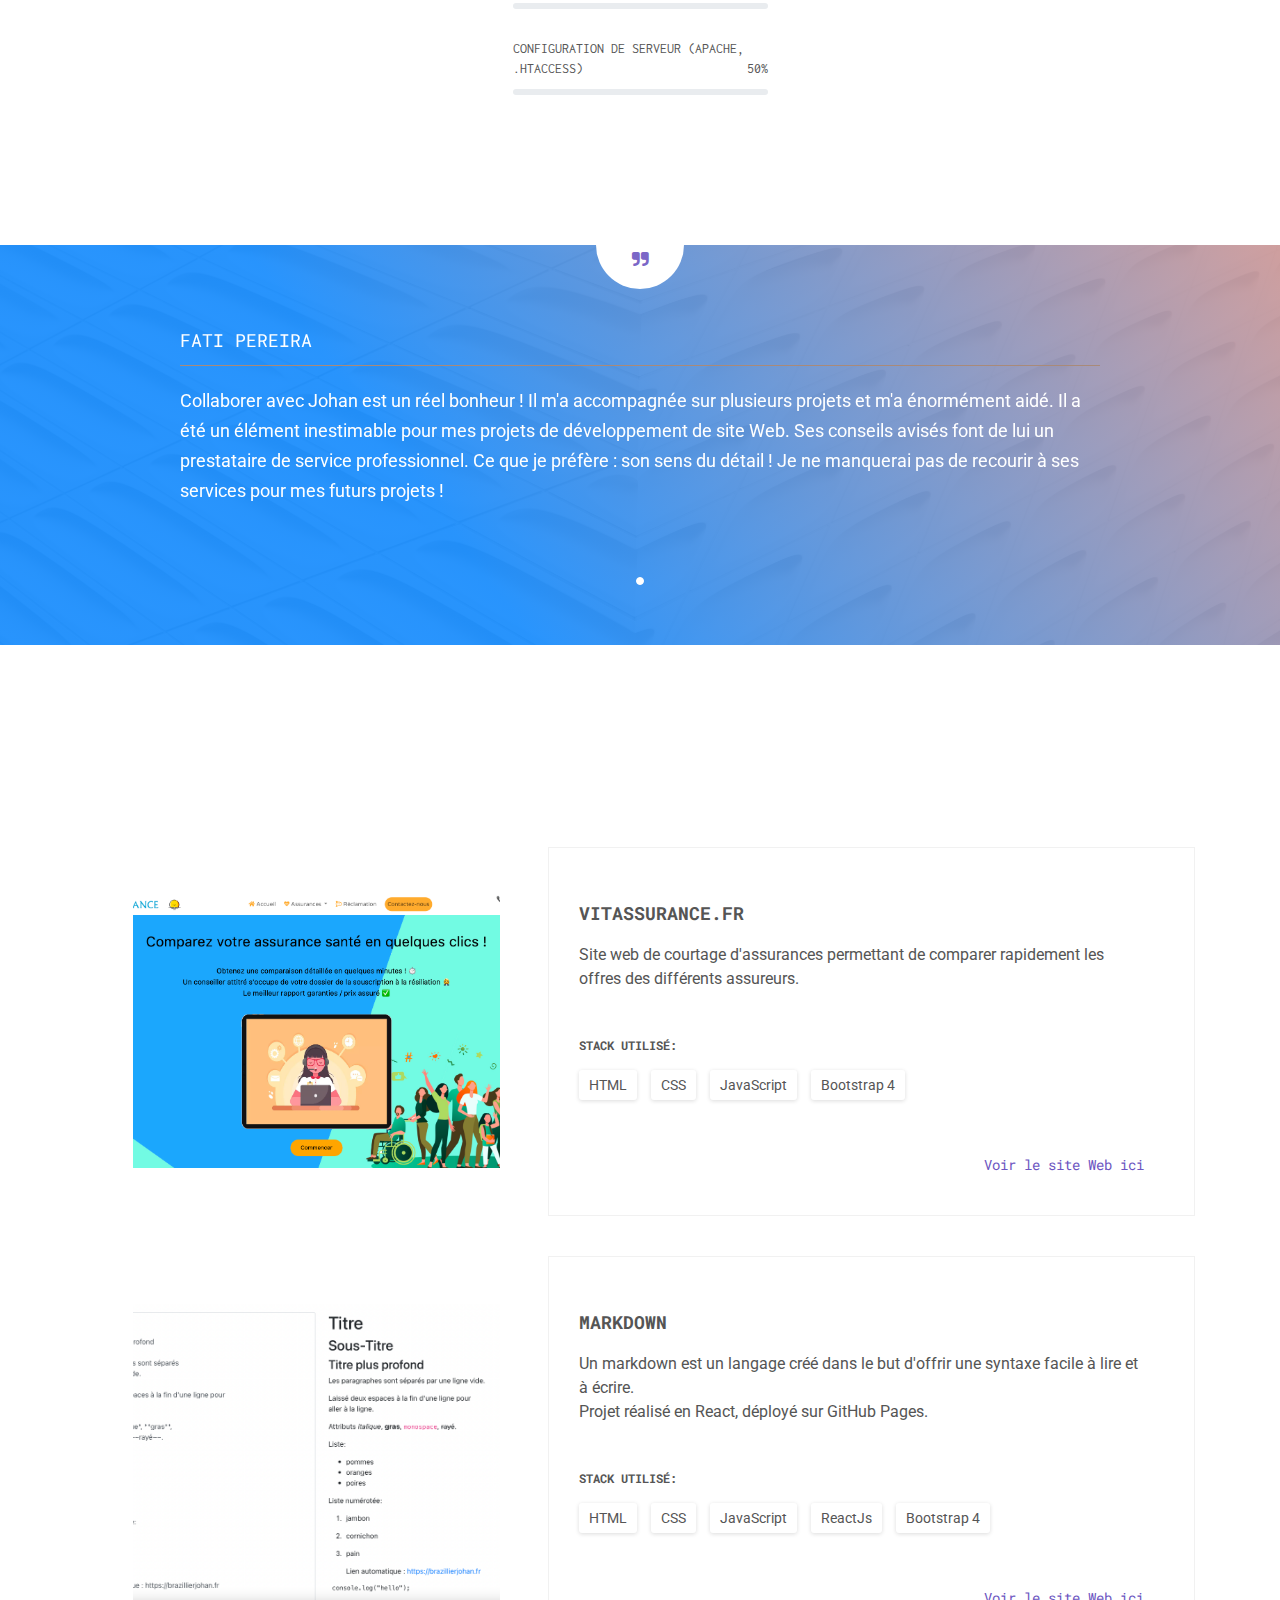
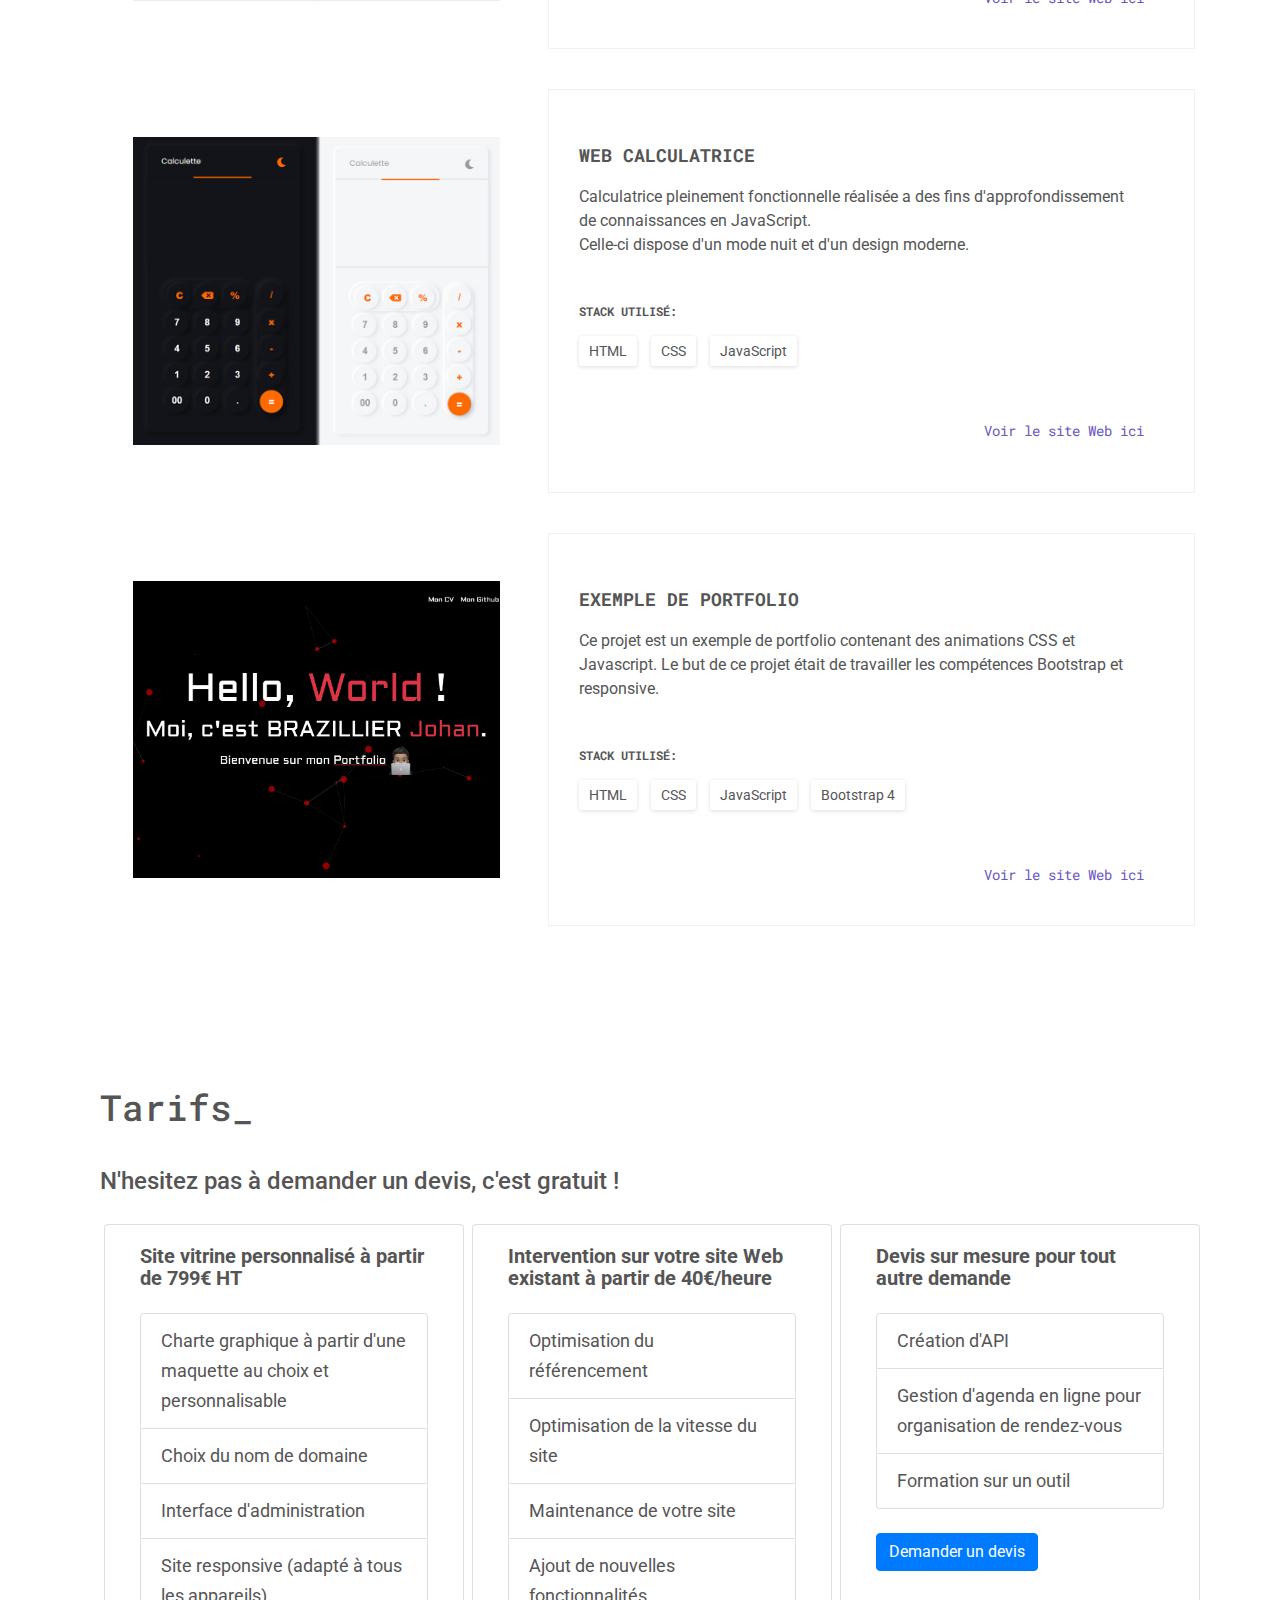
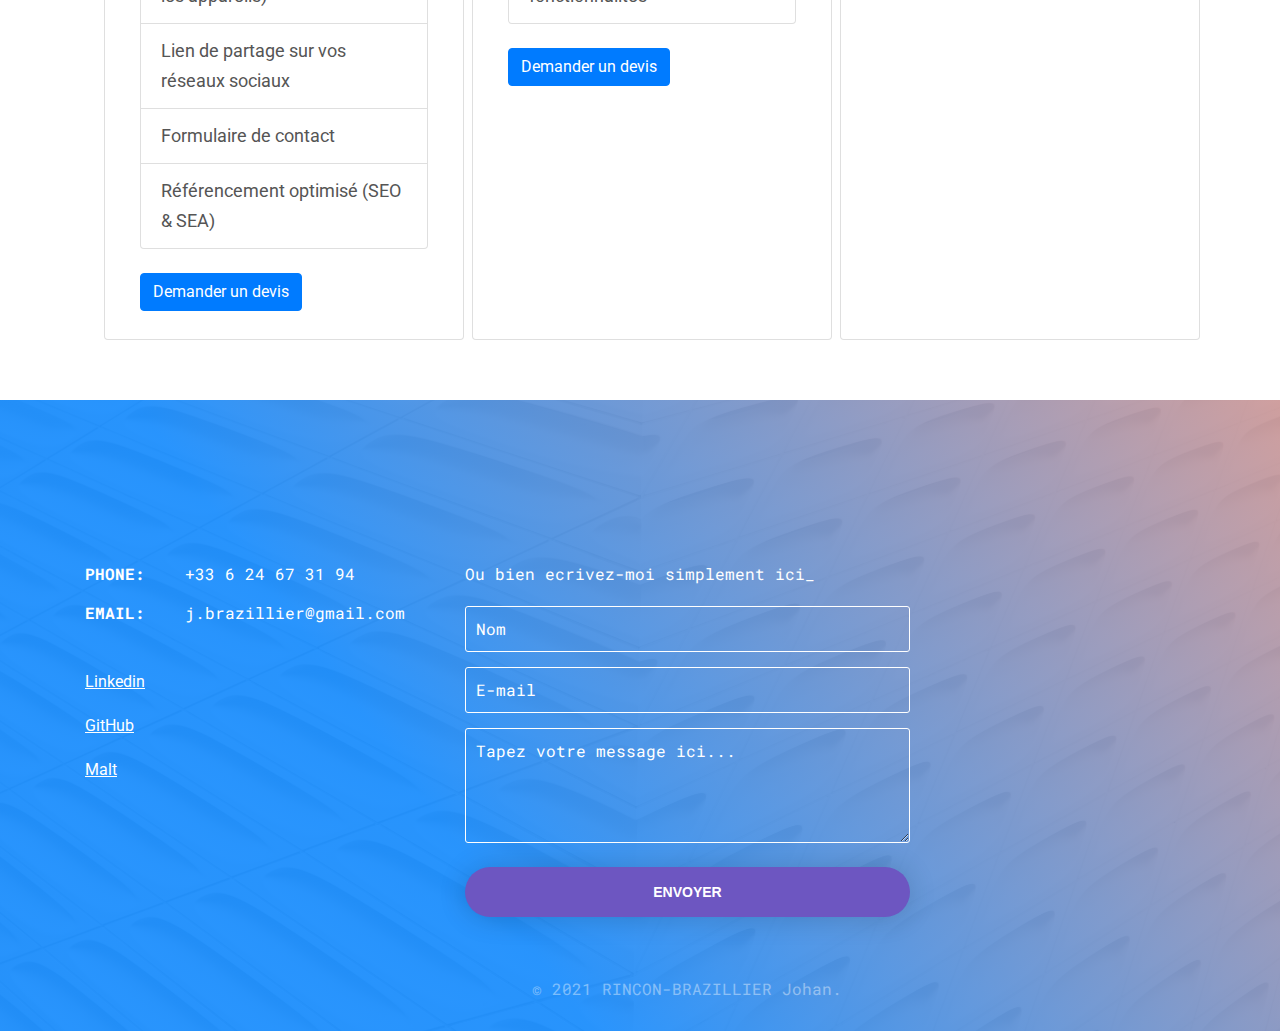
==== commit 770a117c: "update" ====
--- a/index.html
+++ b/index.html
@@ -109,7 +109,8 @@
       <div class="col-md-10" style="text-align: justify;">
         <h2 id="hello_header" class="section__title">Bonjour_</h2>
         <p class="section__description">
-          Développeur Web free-lance, connecté au Web par passion.</br>
+          Développeur Web pour une agence de courtage d'assurance et développeur free-lance, connecté au Web par
+          passion.</br>
           Je suis une personne organisée qui prête beaucoup d'attention au détail.</br>
           Lauréat du concours qui casse les codes (2020), voici mon portfolio.
         </p>
@@ -129,55 +130,12 @@
       <div class="col-md-10">
         <h2 id="resume_header" class="section__title">CV_</h2>
         <p class="section__description" style="text-align: justify;">
-          Moi c'est Johan, j'ai 27 ans et cela fait 1 an que j'ai décidé de faire une reconversion. J'ai touché à pas
+          Moi c'est Johan, j'ai 27 ans et lors du premier confinement strict j'ai décidé de faire une reconversion. J'ai
+          touché à pas
           mal de métier avant de devenir Web-Analyste pour un site e-commerce pendant plusieurs années. Cette expérience
-          m'a permis d'apprendre à bien référencer un site Web (SEO, SEA).</br> Le monde du développement m'a toujours
-          fasciné, mais la difficulté m'a longtemps fait douter avant de me lancer.
+          m'a permis d'apprendre à bien référencer un site Web (SEO, SEA).</br>
+          Aujourd'hui développeur, je suis capable de monter le site de votre choix, de l'optimiser et de l'héberger.
         </p>
-      </div>
-    </div>
-    <div class="row">
-      <div class="col-md-8 section__resume resume-list">
-        <h3 class="resume-list_title">Diplômes</h3>
-        <div class="resume-list__block">
-          <p class="resume-list__block-title">3WAcademy</p>
-          <p class="resume-list__block-date">2020 - current</p>
-          <p>
-            Intégrateur / Développeur d'application Web et mobile</br>
-            Spécialisation React et NodeJs
-          </p>
-        </div>
-        <div class="resume-list__block">
-          <p class="resume-list__block-title">OpenClassrooms - Diplôme de niveau 5 RNCP</p>
-          <p class="resume-list__block-date">2020</p>
-          <p>
-            Formation Bootcamp - Développeur Web</br>
-            7 projets réalisés (visibles sur GitHub)
-          </p>
-        </div>
-        <div class="resume-list__block">
-          <p class="resume-list__block-title">Licence E-commerce Et Marketing Numérique</p>
-          <p class="resume-list__block-date">Université de la Garde</p>
-          <p class="resume-list__block-date">2016 - 2017</p>
-        </div>
-        <div class="resume-list__block">
-          <p class="resume-list__block-title">BTS Management Des Unités Commerciales</p>
-          <p class="resume-list__block-date">Université de la Garde</p>
-          <p class="resume-list__block-date">2014 - 2016</p>
-        </div>
-        <div class="resume-list__block">
-          <p class="resume-list__block-title">Baccalauréat Sciences Et Technologies De Gestion</p>
-          <p class="resume-list__block-date">Lycée Jean-Aicard
-          </p>
-          <p class="resume-list__block-date">2010 - 2012</p>
-        </div>
-        <div class="resume-list__block">
-          <p class="resume-list__block-title">Brevet d'aptitude aux fonctions d'animateur en accueils collectifs de
-            mineurs</p>
-          <p class="resume-list__block-date">Mairie de la Londe les Maures (83)
-          </p>
-          <p class="resume-list__block-date">2012</p>
-        </div>
       </div>
     </div>
 
@@ -186,6 +144,18 @@
     <div class="row">
       <div class="col-md-8 section__resume resume-list">
         <h3 class="resume-list_title">Expériences</h3>
+        <div class="resume-list__block">
+          <p class="resume-list__block-title">Développeur Web</p>
+          <p class="resume-list__block-date bold">2021 (1an)</p>
+          <p>
+            Création du site web <a href="https://vitassurance.fr">vitassurance.fr</a> de la maquette au code.<br>
+          <ul>
+            <li>Réalisation en HTML, CSS, JavaScript, API externe.</li>
+            <li>SEO, SEA.</li>
+            <li>Hébergement OVH.</li>
+          </ul>
+          </p>
+        </div>
         <div class="resume-list__block">
           <p class="resume-list__block-title">Web Analyste</p>
           <p class="resume-list__block-date bold">2014 - 2020 (6 ans)</p>
@@ -208,7 +178,51 @@
 
     <!-- ----------------- -->
 
-
+    <!-- Diplomes -->
+    <div class="row">
+      <div class="col-md-8 section__resume resume-list">
+        <h3 class="resume-list_title">Diplômes</h3>
+        <div class="resume-list__block">
+          <p class="resume-list__block-title">3WAcademy</p>
+          <p class="resume-list__block-date">2020 - 2021 (1 an)</p>
+          <p>
+            Intégrateur / Développeur d'application Web et mobile</br>
+            Spécialisation React et NodeJs
+          </p>
+        </div>
+        <div class="resume-list__block">
+          <p class="resume-list__block-title">OpenClassrooms - Diplôme de niveau 5 RNCP</p>
+          <p class="resume-list__block-date">2020</p>
+          <p>
+            Formation Bootcamp - Développeur Web</br>
+            7 projets réalisés (visibles sur GitHub)
+          </p>
+        </div>
+        <div class="resume-list__block">
+          <p class="resume-list__block-title">Licence E-commerce Et Marketing Numérique</p>
+          <p class="resume-list__block-date">Université de la Garde</p>
+          <p class="resume-list__block-date">2016 - 2017</p>
+        </div>
+        <div class="resume-list__block">
+          <p class="resume-list__block-title">BTS Management Des Unités Commerciales</p>
+          <p class="resume-list__block-date">Université de la Garde</p>
+          <p class="resume-list__block-date">2014 - 2016</p>
+        </div>
+        <div class="resume-list__block">
+          <p class="resume-list__block-title">Baccalauréat Sciences Et Technologies De Gestion</p>
+          <p class="resume-list__block-date">Lycée Jean-Aicard
+          </p>
+          <p class="resume-list__block-date">2010 - 2012</p>
+        </div>
+        <div class="resume-list__block">
+          <p class="resume-list__block-title">Brevet d'aptitude aux fonctions d'animateur en accueils collectifs de
+            mineurs</p>
+          <p class="resume-list__block-date">Mairie de la Londe les Maures (83)
+          </p>
+          <p class="resume-list__block-date">2012</p>
+        </div>
+      </div>
+    </div>
 
     <!-- Compétences -->
 
@@ -221,30 +235,30 @@
         <div class="progress-list__skill">
           <p>
             <span class="progress-list__skill-title">HTML</span>
+            <span class="progress-list__skill-value">90%</span>
+          </p>
+          <div class="progress">
+            <div class="progress-bar" role="progressbar" aria-valuenow="90" aria-valuemin="0" aria-valuemax="100">
+            </div>
+          </div>
+        </div>
+        <div class="progress-list__skill">
+          <p>
+            <span class="progress-list__skill-title">CSS</span>
+            <span class="progress-list__skill-value">90%</span>
+          </p>
+          <div class="progress">
+            <div class="progress-bar" role="progressbar" aria-valuenow="90" aria-valuemin="0" aria-valuemax="100">
+            </div>
+          </div>
+        </div>
+        <div class="progress-list__skill">
+          <p>
+            <span class="progress-list__skill-title">JavaScript</span>
             <span class="progress-list__skill-value">85%</span>
           </p>
           <div class="progress">
             <div class="progress-bar" role="progressbar" aria-valuenow="85" aria-valuemin="0" aria-valuemax="100">
-            </div>
-          </div>
-        </div>
-        <div class="progress-list__skill">
-          <p>
-            <span class="progress-list__skill-title">CSS</span>
-            <span class="progress-list__skill-value">80%</span>
-          </p>
-          <div class="progress">
-            <div class="progress-bar" role="progressbar" aria-valuenow="80" aria-valuemin="0" aria-valuemax="100">
-            </div>
-          </div>
-        </div>
-        <div class="progress-list__skill">
-          <p>
-            <span class="progress-list__skill-title">JavaScript</span>
-            <span class="progress-list__skill-value">70%</span>
-          </p>
-          <div class="progress">
-            <div class="progress-bar" role="progressbar" aria-valuenow="70" aria-valuemin="0" aria-valuemax="100">
             </div>
           </div>
         </div>
@@ -264,20 +278,20 @@
         <div class="progress-list__skill">
           <p>
             <span class="progress-list__skill-title">Git</span>
+            <span class="progress-list__skill-value">85%</span>
+          </p>
+          <div class="progress">
+            <div class="progress-bar" role="progressbar" aria-valuenow="85" aria-valuemin="0" aria-valuemax="100">
+            </div>
+          </div>
+        </div>
+        <div class="progress-list__skill">
+          <p>
+            <span class="progress-list__skill-title">MongoDB</span>
             <span class="progress-list__skill-value">70%</span>
           </p>
           <div class="progress">
             <div class="progress-bar" role="progressbar" aria-valuenow="70" aria-valuemin="0" aria-valuemax="100">
-            </div>
-          </div>
-        </div>
-        <div class="progress-list__skill">
-          <p>
-            <span class="progress-list__skill-title">MongoDB</span>
-            <span class="progress-list__skill-value">55%</span>
-          </p>
-          <div class="progress">
-            <div class="progress-bar" role="progressbar" aria-valuenow="55" aria-valuemin="0" aria-valuemax="100">
             </div>
           </div>
         </div>
@@ -307,30 +321,30 @@
         <div class="progress-list__skill">
           <p>
             <span class="progress-list__skill-title">VueJs</span>
-            <span class="progress-list__skill-value">45%</span>
-          </p>
-          <div class="progress">
-            <div class="progress-bar" role="progressbar" aria-valuenow="45" aria-valuemin="0" aria-valuemax="100">
-            </div>
-          </div>
-        </div>
-        <div class="progress-list__skill">
-          <p>
-            <span class="progress-list__skill-title">Bootstrap 4</span>
-            <span class="progress-list__skill-value">60%</span>
-          </p>
-          <div class="progress">
-            <div class="progress-bar" role="progressbar" aria-valuenow="60" aria-valuemin="0" aria-valuemax="100">
-            </div>
-          </div>
-        </div>
-        <div class="progress-list__skill">
-          <p>
-            <span class="progress-list__skill-title">ReactJs</span>
-            <span class="progress-list__skill-value">70%</span>
-          </p>
-          <div class="progress">
-            <div class="progress-bar" role="progressbar" aria-valuenow="70" aria-valuemin="0" aria-valuemax="100">
+            <span class="progress-list__skill-value">55%</span>
+          </p>
+          <div class="progress">
+            <div class="progress-bar" role="progressbar" aria-valuenow="55" aria-valuemin="0" aria-valuemax="100">
+            </div>
+          </div>
+        </div>
+        <div class="progress-list__skill">
+          <p>
+            <span class="progress-list__skill-title">Bootstrap 4 / TailwindCSS</span>
+            <span class="progress-list__skill-value">100%</span>
+          </p>
+          <div class="progress">
+            <div class="progress-bar" role="progressbar" aria-valuenow="100" aria-valuemin="0" aria-valuemax="100">
+            </div>
+          </div>
+        </div>
+        <div class="progress-list__skill">
+          <p>
+            <span class="progress-list__skill-title">React (Redux, Hooks, Router)</span>
+            <span class="progress-list__skill-value">80%</span>
+          </p>
+          <div class="progress">
+            <div class="progress-bar" role="progressbar" aria-valuenow="80" aria-valuemin="0" aria-valuemax="100">
             </div>
           </div>
         </div>
@@ -345,7 +359,29 @@
           </div>
         </div>
       </div>
-    </div>
+
+      <div class="col-md-3 mx-auto">
+        <div class="progress-list__skill">
+          <p>
+            <span class="progress-list__skill-title">Création et gestion d'API</span>
+            <span class="progress-list__skill-value">80%</span>
+          </p>
+          <div class="progress">
+            <div class="progress-bar" role="progressbar" aria-valuenow="80" aria-valuemin="0" aria-valuemax="100">
+            </div>
+          </div>
+          <div class="progress-list__skill">
+            <p>
+              <span class="progress-list__skill-title">Configuration de serveur (Apache, .htAccess)</span>
+              <span class="progress-list__skill-value">50%</span>
+            </p>
+            <div class="progress">
+              <div class="progress-bar" role="progressbar" aria-valuenow="50" aria-valuemin="0" aria-valuemax="100">
+              </div>
+            </div>
+          </div>
+        </div>
+      </div>
   </section>
   <!-- ------------ -->
 
@@ -406,7 +442,30 @@
 
     <div class="portfolio-cards">
       <div class="row project-card">
-        <div class="col-md-6 col-lg-5 project-card__img">
+        <div class="col-md-6 col-lg-5 project-card__img p-5">
+          <img class="" src="assets/img/vitassurance.png" alt="vitassurance-img">
+        </div>
+        <div class="col-md-6 col-lg-7 project-card__info">
+          <h3 class="project-card__title">Vitassurance.fr</h3>
+          <p class="project-card__description">
+            Site web de courtage d'assurances permettant de comparer rapidement les offres des différents assureurs.
+          </p>
+          <p class="project-card__stack">Stack utilisé:</p>
+          <ul class="tags">
+            <li>HTML</li>
+            <li>CSS</li>
+            <li>JavaScript</li>
+            <li>Bootstrap 4</li>
+          </ul>
+          <a href="https://vitassurance.fr" target="blank" class="project-card__link">Voir le site Web
+            ici</a>
+        </div>
+      </div>
+    </div>
+
+    <div class="portfolio-cards">
+      <div class="row project-card">
+        <div class="col-md-6 col-lg-5 project-card__img p-5">
           <img class="" src="assets/img/markdown.png" alt="portfolio-img">
         </div>
         <div class="col-md-6 col-lg-7 project-card__info">
@@ -431,7 +490,7 @@
 
     <div class="portfolio-cards">
       <div class="row project-card">
-        <div class="col-md-6 col-lg-5 project-card__img">
+        <div class="col-md-6 col-lg-5 project-card__img p-5">
           <img class="" src="assets/img/calculator.jpg" alt="calculator-img">
         </div>
         <div class="col-md-6 col-lg-7 project-card__info">
@@ -455,7 +514,7 @@
 
     <div class="portfolio-cards">
       <div class="row project-card">
-        <div class="col-md-6 col-lg-5 project-card__img">
+        <div class="col-md-6 col-lg-5 project-card__img p-5">
           <img class="" src="assets/img/portfolio-v1.PNG" alt="portfolio-img">
         </div>
         <div class="col-md-6 col-lg-7 project-card__info">
